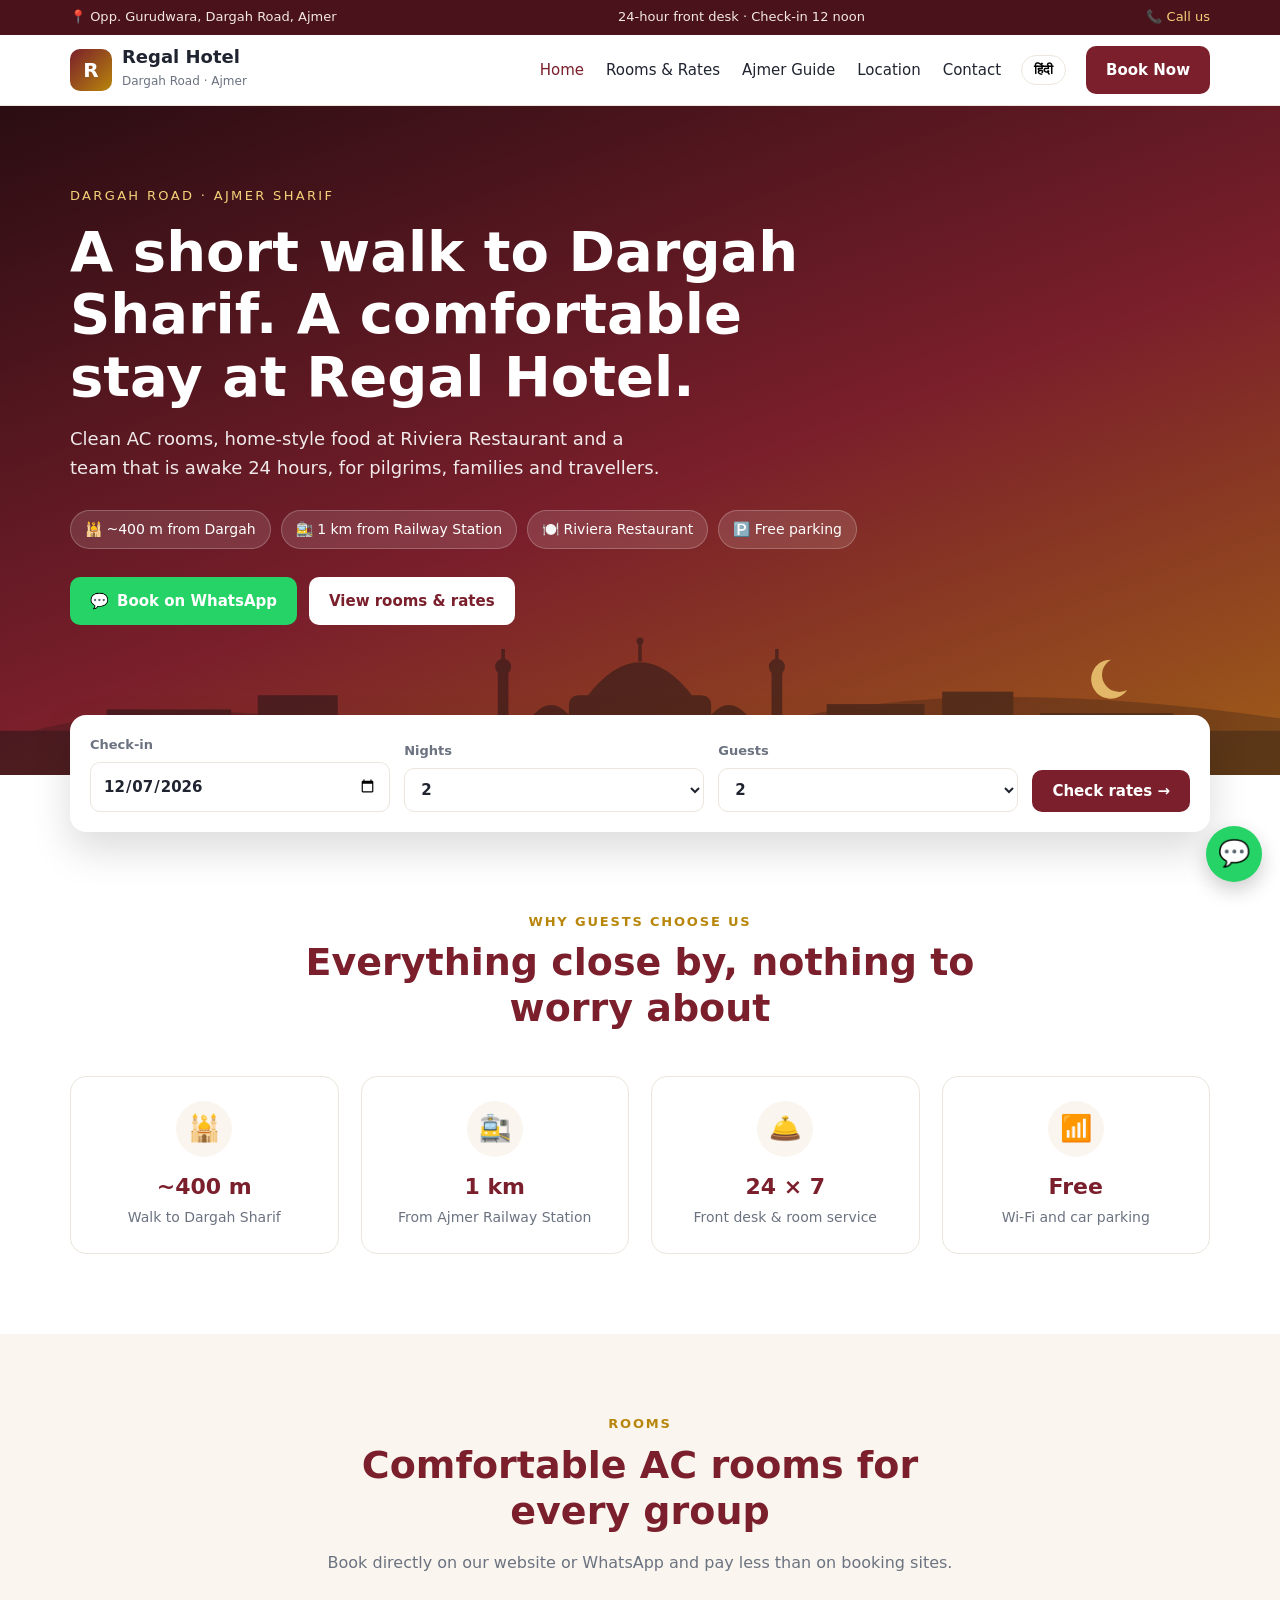
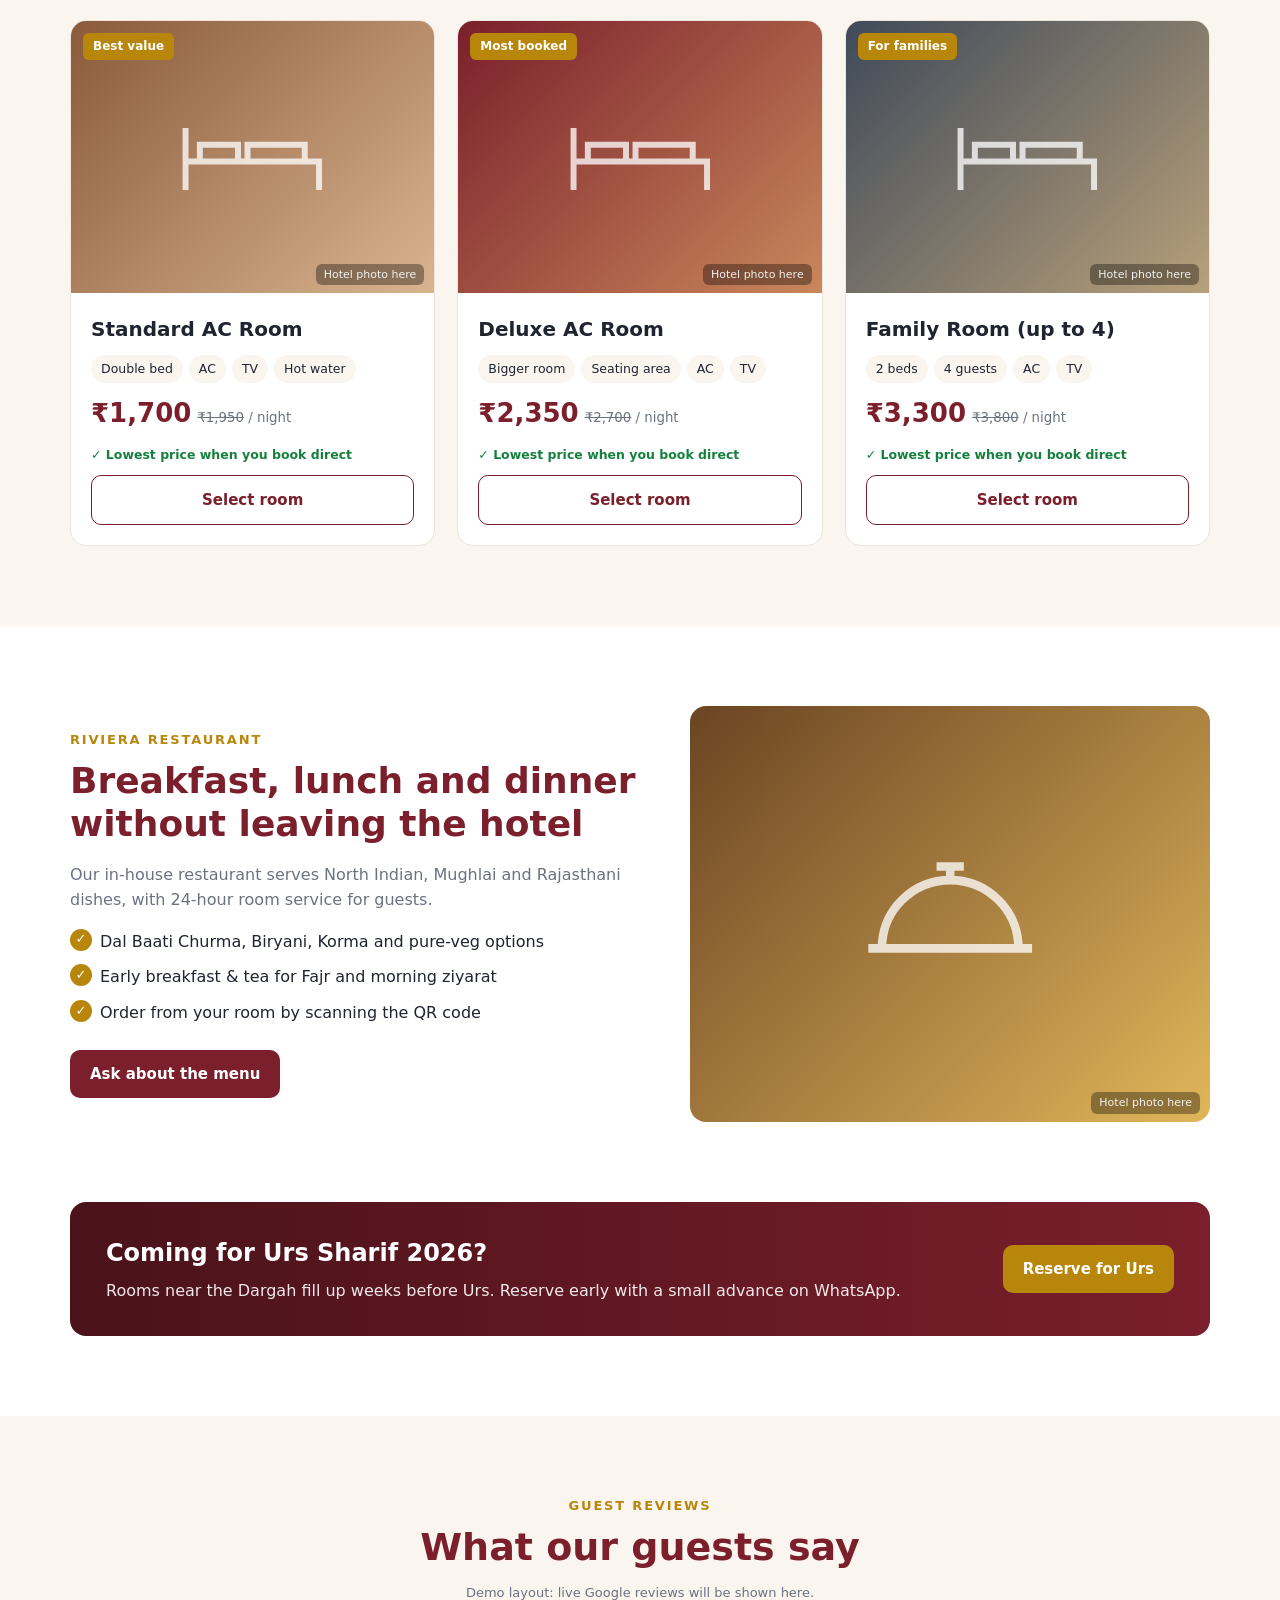
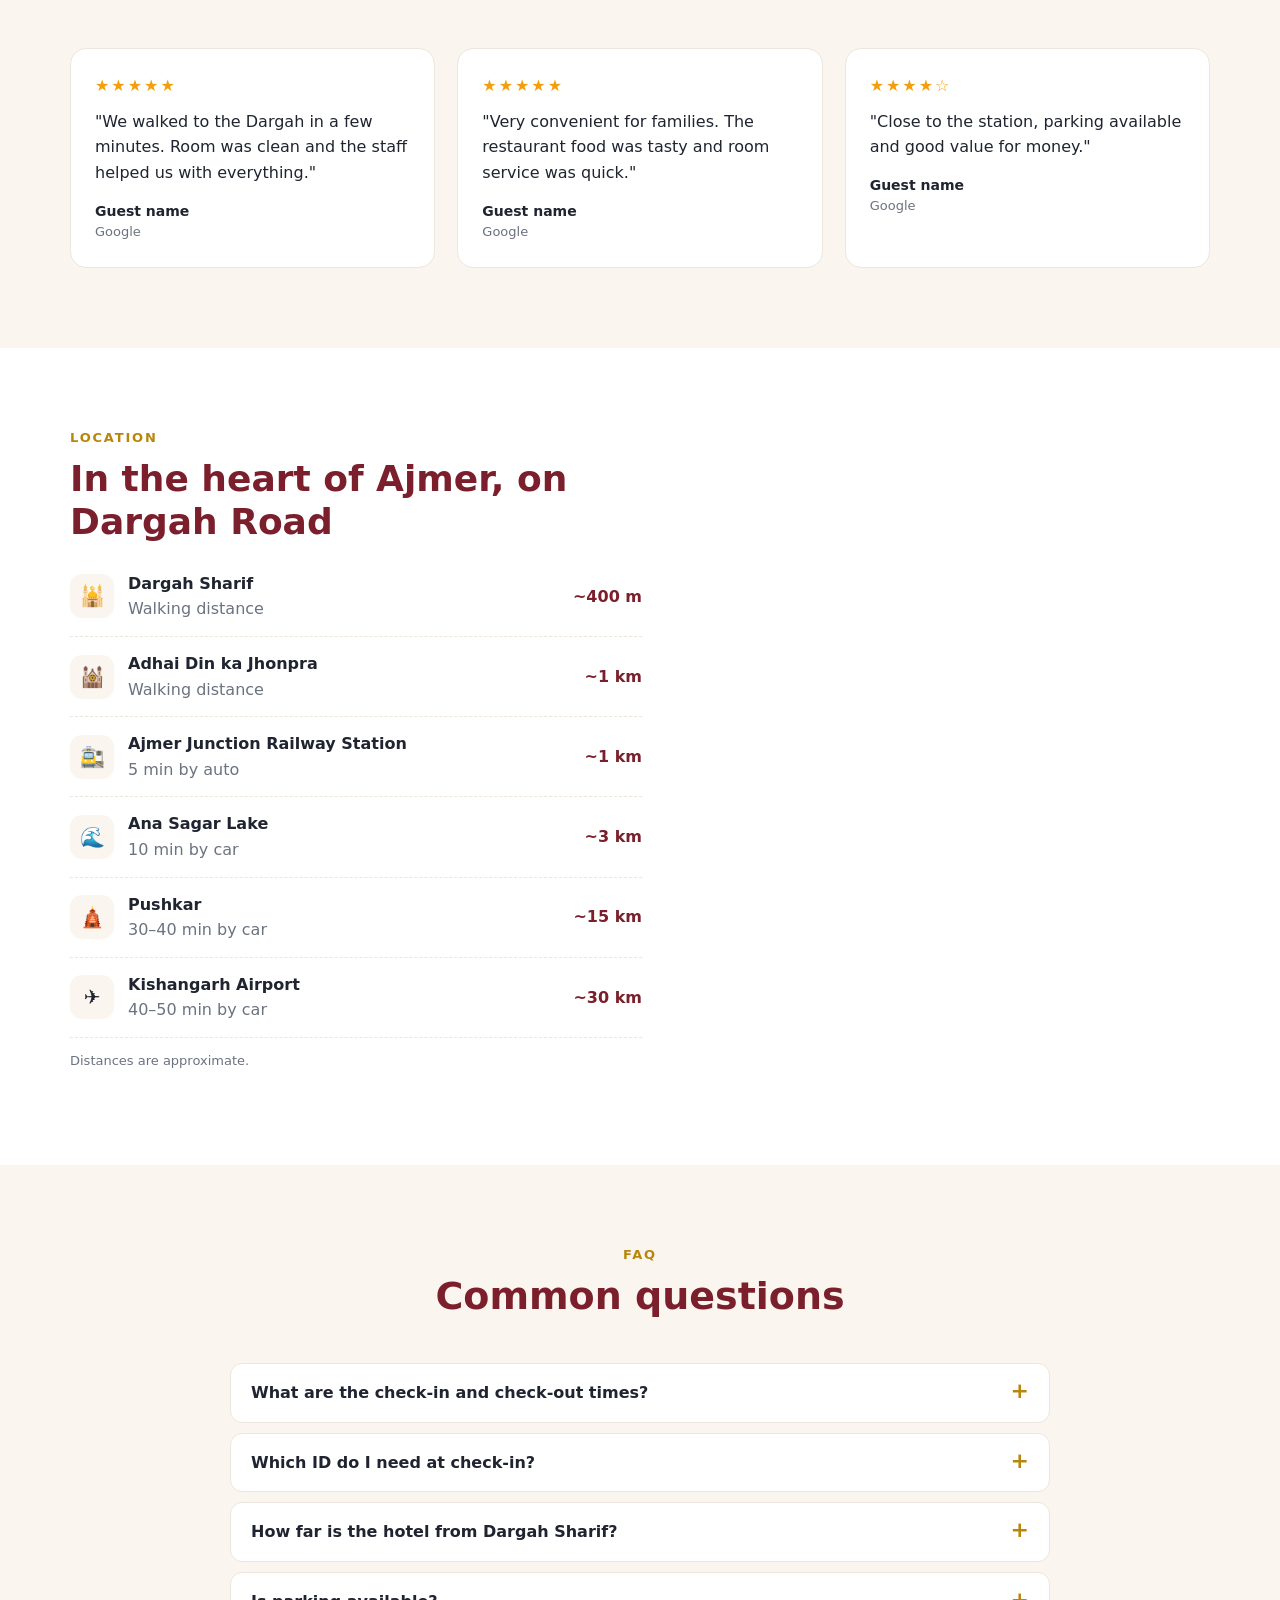
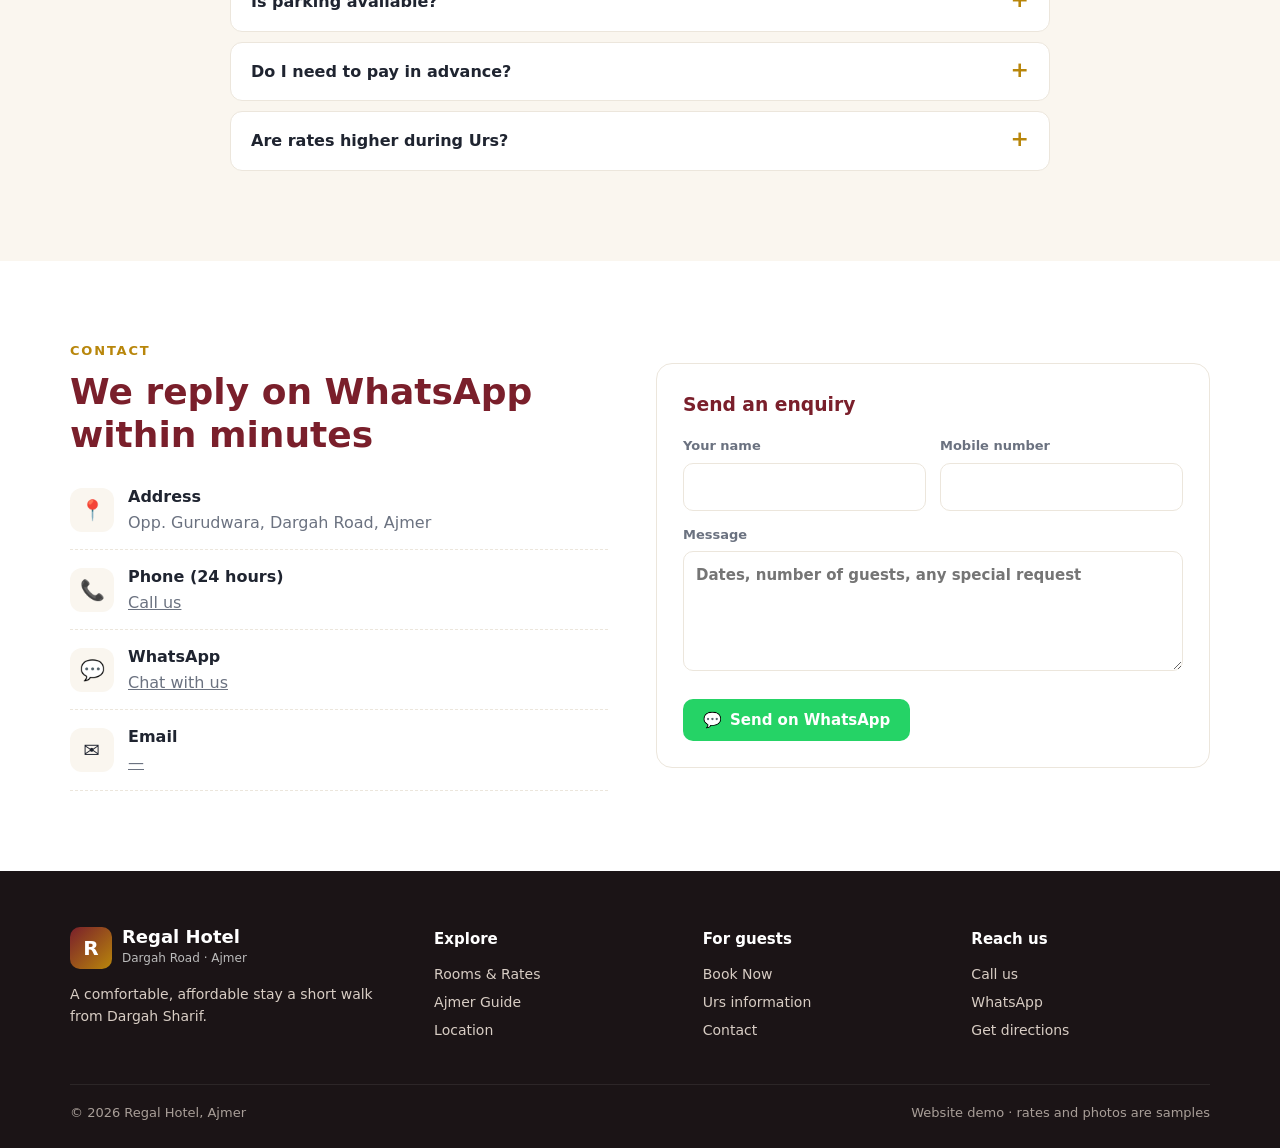
==== website/index.html @ 2ebb8a3a "Add bilingual hotel website demo and website module in proposal" ====
<!DOCTYPE html>
<html lang="en">
<head>
<meta charset="UTF-8" />
<meta name="viewport" content="width=device-width, initial-scale=1.0" />
<title>Regal Hotel Ajmer | Hotel near Dargah Sharif, Dargah Road</title>
<meta name="description" content="Regal Hotel, Dargah Road, Ajmer. AC rooms about 400 m from Dargah Sharif and 1 km from Ajmer Railway Station. Riviera Restaurant, 24-hour front desk, free Wi-Fi and parking. Book direct on WhatsApp for the best rate." />
<meta property="og:title" content="Regal Hotel Ajmer · Near Dargah Sharif" />
<meta property="og:description" content="AC rooms a short walk from Dargah Sharif. Book direct for the best rate." />
<meta property="og:type" content="website" />
<link rel="stylesheet" href="assets/site.css" />
<script type="application/ld+json">
{
  "@context": "https://schema.org",
  "@type": "Hotel",
  "name": "Regal Hotel",
  "description": "Hotel on Dargah Road, Ajmer, about 400 m from Dargah Sharif and 1 km from Ajmer Railway Station.",
  "address": {
    "@type": "PostalAddress",
    "streetAddress": "Opp. Gurudwara, Dargah Road",
    "addressLocality": "Ajmer",
    "addressRegion": "Rajasthan",
    "addressCountry": "IN"
  },
  "checkinTime": "12:00",
  "checkoutTime": "12:00",
  "amenityFeature": [
    { "@type": "LocationFeatureSpecification", "name": "Free Wi-Fi", "value": true },
    { "@type": "LocationFeatureSpecification", "name": "Free parking", "value": true },
    { "@type": "LocationFeatureSpecification", "name": "Restaurant", "value": true },
    { "@type": "LocationFeatureSpecification", "name": "24-hour front desk", "value": true },
    { "@type": "LocationFeatureSpecification", "name": "Room service", "value": true }
  ],
  "priceRange": "₹₹"
}
</script>
</head>
<body>

<div class="topbar">
  <div class="container">
    <span>📍 <span data-i18n="top.addr">Opp. Gurudwara, Dargah Road, Ajmer</span></span>
    <span class="hide-sm" data-i18n="top.desk">24-hour front desk · Check-in 12 noon</span>
    <span>📞 <a href="#" data-phone>Call us</a></span>
  </div>
</div>

<header class="nav">
  <div class="container">
    <a class="logo" href="index.html"><span class="mark">R</span><span><b>Regal Hotel</b><small data-i18n="logo.sub">Dargah Road · Ajmer</small></span></a>
    <nav class="menu" id="menu">
      <a href="index.html" class="active" data-i18n="nav.home">Home</a>
      <a href="rooms.html" data-i18n="nav.rooms">Rooms & Rates</a>
      <a href="ajmer-guide.html" data-i18n="nav.guide">Ajmer Guide</a>
      <a href="#location" data-i18n="nav.location">Location</a>
      <a href="#contact" data-i18n="nav.contact">Contact</a>
    </nav>
    <button class="lang" id="langBtn" aria-label="Change language">हिंदी</button>
    <a class="btn primary hide-xs" href="rooms.html#book" data-i18n="nav.book">Book Now</a>
    <button class="burger" id="burger" aria-label="Menu">☰</button>
  </div>
</header>

<!-- HERO -->
<section class="hero">
  <div class="container">
    <div class="eyebrow" data-i18n="hero.eyebrow">Dargah Road · Ajmer Sharif</div>
    <h1 data-i18n="hero.title">A short walk to Dargah Sharif. A comfortable stay at Regal Hotel.</h1>
    <p class="lead" data-i18n="hero.lead">Clean AC rooms, home-style food at Riviera Restaurant and a team that is awake 24 hours, for pilgrims, families and travellers.</p>
    <div class="chips">
      <span class="chip">🕌 <span data-i18n="chip.dargah">~400 m from Dargah</span></span>
      <span class="chip">🚉 <span data-i18n="chip.station">1 km from Railway Station</span></span>
      <span class="chip">🍽️ <span data-i18n="chip.food">Riviera Restaurant</span></span>
      <span class="chip">🅿️ <span data-i18n="chip.parking">Free parking</span></span>
    </div>
    <div class="actions">
      <a class="btn wa" href="#" data-wa="msg.hello">💬 <span data-i18n="hero.wa">Book on WhatsApp</span></a>
      <a class="btn light" href="rooms.html" data-i18n="hero.rooms">View rooms & rates</a>
    </div>
  </div>
  <svg class="skyline" viewBox="0 0 1440 160" preserveAspectRatio="none" aria-hidden="true">
    <g fill="#1b1416" opacity=".55">
      <rect x="0" y="110" width="1440" height="50"/>
      <rect x="560" y="40" width="12" height="80"/><circle cx="566" cy="38" r="9"/><rect x="564" y="18" width="4" height="14"/>
      <rect x="868" y="40" width="12" height="80"/><circle cx="874" cy="38" r="9"/><rect x="872" y="18" width="4" height="14"/>
      <path d="M640 120 V82 Q640 70 652 70 H788 Q800 70 800 82 V120 Z"/>
      <path d="M660 72 Q720 -6 780 72 Z"/><rect x="718" y="10" width="4" height="22"/><circle cx="720" cy="9" r="4"/>
      <path d="M600 120 V92 Q620 70 640 92 V120 Z"/><path d="M800 120 V92 Q820 70 840 92 V120 Z"/>
      <rect x="120" y="86" width="140" height="34"/><rect x="290" y="70" width="90" height="50"/><rect x="400" y="94" width="120" height="26"/>
      <rect x="930" y="80" width="110" height="40"/><rect x="1060" y="66" width="80" height="54"/><rect x="1170" y="90" width="150" height="30"/>
      <path d="M0 120 Q200 60 420 112 T860 104 T1440 96 V160 H0 Z" opacity=".5"/>
    </g>
    <path d="M1250 30 a22 22 0 1 0 18 34 a18 18 0 1 1 -18 -34 z" fill="#f5d27a" opacity=".9"/>
  </svg>
</section>

<!-- BOOKING BAR -->
<div class="container bookbar">
  <form id="quickBook">
    <label class="f"><span data-i18n="bb.checkin">Check-in</span><input type="date" id="qbIn" required /></label>
    <label class="f"><span data-i18n="bb.nights">Nights</span>
      <select id="qbNights"><option value="1">1</option><option value="2" selected>2</option><option value="3">3</option><option value="4">4</option><option value="5">5</option><option value="7">7</option></select></label>
    <label class="f"><span data-i18n="bb.guests">Guests</span>
      <select id="qbGuests"><option value="1">1</option><option value="2" selected>2</option><option value="3">3</option><option value="4">4</option></select></label>
    <button class="btn primary" type="submit" data-i18n="bb.btn">Check rates →</button>
  </form>
</div>

<!-- FEATURES -->
<section class="block">
  <div class="container">
    <div class="sec-head">
      <div class="eyebrow" data-i18n="why.eyebrow">Why guests choose us</div>
      <h2 data-i18n="why.title">Everything close by, nothing to worry about</h2>
    </div>
    <div class="grid g4">
      <div class="feature"><div class="ic">🕌</div><b>~400 m</b><span data-i18n="why.1">Walk to Dargah Sharif</span></div>
      <div class="feature"><div class="ic">🚉</div><b>1 km</b><span data-i18n="why.2">From Ajmer Railway Station</span></div>
      <div class="feature"><div class="ic">🛎️</div><b>24 × 7</b><span data-i18n="why.3">Front desk & room service</span></div>
      <div class="feature"><div class="ic">📶</div><b data-i18n="why.4b">Free</b><span data-i18n="why.4">Wi-Fi and car parking</span></div>
    </div>
  </div>
</section>

<!-- ROOMS -->
<section class="block cream">
  <div class="container">
    <div class="sec-head">
      <div class="eyebrow" data-i18n="rooms.eyebrow">Rooms</div>
      <h2 data-i18n="rooms.title">Comfortable AC rooms for every group</h2>
      <p class="muted" data-i18n="rooms.sub">Book directly on our website or WhatsApp and pay less than on booking sites.</p>
    </div>
    <div class="grid g3" id="roomCards">
      <article class="room">
        <div class="photo p1"><span class="badge" data-i18n="r.popular">Best value</span><svg viewBox="0 0 64 40" fill="none" stroke="currentColor" stroke-width="2.5"><path d="M4 34V8M60 34V22H4M4 22h56M10 22v-7h16v7M30 22v-7h24v7"/></svg><span class="ph-note" data-i18n="ph">Hotel photo here</span></div>
        <div class="body">
          <h3 data-i18n="r.std">Standard AC Room</h3>
          <div class="amen"><span data-i18n="a.double">Double bed</span><span>AC</span><span>TV</span><span data-i18n="a.hot">Hot water</span></div>
          <div class="price"><b data-rate="standard">₹1,700</b><small><s data-ota="standard">₹1,950</s> / <span data-i18n="night">night</span></small></div>
          <span class="direct-tag" data-i18n="direct">✓ Lowest price when you book direct</span>
          <a class="btn outline" href="rooms.html?room=standard#book" data-i18n="select">Select room</a>
        </div>
      </article>
      <article class="room">
        <div class="photo p2"><span class="badge" data-i18n="r.most">Most booked</span><svg viewBox="0 0 64 40" fill="none" stroke="currentColor" stroke-width="2.5"><path d="M4 34V8M60 34V22H4M4 22h56M10 22v-7h16v7M30 22v-7h24v7"/></svg><span class="ph-note" data-i18n="ph">Hotel photo here</span></div>
        <div class="body">
          <h3 data-i18n="r.dlx">Deluxe AC Room</h3>
          <div class="amen"><span data-i18n="a.big">Bigger room</span><span data-i18n="a.seat">Seating area</span><span>AC</span><span>TV</span></div>
          <div class="price"><b data-rate="deluxe">₹2,350</b><small><s data-ota="deluxe">₹2,700</s> / <span data-i18n="night">night</span></small></div>
          <span class="direct-tag" data-i18n="direct">✓ Lowest price when you book direct</span>
          <a class="btn outline" href="rooms.html?room=deluxe#book" data-i18n="select">Select room</a>
        </div>
      </article>
      <article class="room">
        <div class="photo p3"><span class="badge" data-i18n="r.fam">For families</span><svg viewBox="0 0 64 40" fill="none" stroke="currentColor" stroke-width="2.5"><path d="M4 34V8M60 34V22H4M4 22h56M10 22v-7h16v7M30 22v-7h24v7"/></svg><span class="ph-note" data-i18n="ph">Hotel photo here</span></div>
        <div class="body">
          <h3 data-i18n="r.family">Family Room (up to 4)</h3>
          <div class="amen"><span data-i18n="a.2beds">2 beds</span><span data-i18n="a.4g">4 guests</span><span>AC</span><span>TV</span></div>
          <div class="price"><b data-rate="family">₹3,300</b><small><s data-ota="family">₹3,800</s> / <span data-i18n="night">night</span></small></div>
          <span class="direct-tag" data-i18n="direct">✓ Lowest price when you book direct</span>
          <a class="btn outline" href="rooms.html?room=family#book" data-i18n="select">Select room</a>
        </div>
      </article>
    </div>
  </div>
</section>

<!-- RESTAURANT -->
<section class="block">
  <div class="container split">
    <div>
      <div class="sec-head" style="text-align:left;margin:0"><div class="eyebrow" data-i18n="food.eyebrow">Riviera Restaurant</div></div>
      <h2 data-i18n="food.title">Breakfast, lunch and dinner without leaving the hotel</h2>
      <p class="muted" data-i18n="food.text">Our in-house restaurant serves North Indian, Mughlai and Rajasthani dishes, with 24-hour room service for guests.</p>
      <ul class="ticks">
        <li data-i18n="food.1">Dal Baati Churma, Biryani, Korma and pure-veg options</li>
        <li data-i18n="food.2">Early breakfast & tea for Fajr and morning ziyarat</li>
        <li data-i18n="food.3">Order from your room by scanning the QR code</li>
      </ul>
      <a class="btn primary" href="#" data-wa="msg.food" data-i18n="food.btn">Ask about the menu</a>
    </div>
    <div class="photo p4" style="border-radius:16px;aspect-ratio:5/4"><svg viewBox="0 0 64 40" fill="none" stroke="currentColor" stroke-width="2.5"><path d="M8 30h48M12 30a20 20 0 0 1 40 0M32 10V6M28 6h8"/></svg><span class="ph-note" data-i18n="ph">Hotel photo here</span></div>
  </div>
</section>

<!-- URS BANNER -->
<section class="block" style="padding-top:0">
  <div class="container">
    <div class="banner">
      <div>
        <h3 data-i18n="urs.title">Coming for Urs Sharif 2026?</h3>
        <p data-i18n="urs.text">Rooms near the Dargah fill up weeks before Urs. Reserve early with a small advance on WhatsApp.</p>
      </div>
      <a class="btn gold" href="#" data-wa="msg.urs" data-i18n="urs.btn">Reserve for Urs</a>
    </div>
  </div>
</section>

<!-- REVIEWS -->
<section class="block cream">
  <div class="container">
    <div class="sec-head">
      <div class="eyebrow" data-i18n="rev.eyebrow">Guest reviews</div>
      <h2 data-i18n="rev.title">What our guests say</h2>
      <p class="muted small" data-i18n="rev.note">Demo layout: live Google reviews will be shown here.</p>
    </div>
    <div class="grid g3">
      <div class="review"><div class="stars">★★★★★</div><p data-i18n="rev.1">"We walked to the Dargah in a few minutes. Room was clean and the staff helped us with everything."</p><div class="who">Guest name</div><div class="src">Google</div></div>
      <div class="review"><div class="stars">★★★★★</div><p data-i18n="rev.2">"Very convenient for families. The restaurant food was tasty and room service was quick."</p><div class="who">Guest name</div><div class="src">Google</div></div>
      <div class="review"><div class="stars">★★★★☆</div><p data-i18n="rev.3">"Close to the station, parking available and good value for money."</p><div class="who">Guest name</div><div class="src">Google</div></div>
    </div>
  </div>
</section>

<!-- LOCATION -->
<section class="block" id="location">
  <div class="container split">
    <div>
      <div class="sec-head" style="text-align:left;margin:0"><div class="eyebrow" data-i18n="loc.eyebrow">Location</div></div>
      <h2 data-i18n="loc.title">In the heart of Ajmer, on Dargah Road</h2>
      <div class="dist"><span class="ic">🕌</span><div><b data-i18n="loc.dargah">Dargah Sharif</b><span class="muted" data-i18n="loc.walk">Walking distance</span></div><span class="km">~400 m</span></div>
      <div class="dist"><span class="ic">🕍</span><div><b data-i18n="loc.adhai">Adhai Din ka Jhonpra</b><span class="muted" data-i18n="loc.walk">Walking distance</span></div><span class="km">~1 km</span></div>
      <div class="dist"><span class="ic">🚉</span><div><b data-i18n="loc.station">Ajmer Junction Railway Station</b><span class="muted" data-i18n="loc.auto">5 min by auto</span></div><span class="km">~1 km</span></div>
      <div class="dist"><span class="ic">🌊</span><div><b data-i18n="loc.ana">Ana Sagar Lake</b><span class="muted" data-i18n="loc.car">10 min by car</span></div><span class="km">~3 km</span></div>
      <div class="dist"><span class="ic">🛕</span><div><b data-i18n="loc.pushkar">Pushkar</b><span class="muted" data-i18n="loc.pcar">30–40 min by car</span></div><span class="km">~15 km</span></div>
      <div class="dist"><span class="ic">✈️</span><div><b data-i18n="loc.air">Kishangarh Airport</b><span class="muted" data-i18n="loc.acar">40–50 min by car</span></div><span class="km">~30 km</span></div>
      <p class="muted small" data-i18n="loc.approx">Distances are approximate.</p>
    </div>
    <iframe class="map" id="map" loading="lazy" referrerpolicy="no-referrer-when-downgrade" title="Map: Regal Hotel, Ajmer"></iframe>
  </div>
</section>

<!-- FAQ -->
<section class="block cream">
  <div class="container" style="max-width:820px">
    <div class="sec-head">
      <div class="eyebrow">FAQ</div>
      <h2 data-i18n="faq.title">Common questions</h2>
    </div>
    <details><summary data-i18n="faq.q1">What are the check-in and check-out times?</summary><p data-i18n="faq.a1">Check-in and check-out are at 12 noon. Early check-in or late check-out can be arranged on request, subject to availability.</p></details>
    <details><summary data-i18n="faq.q2">Which ID do I need at check-in?</summary><p data-i18n="faq.a2">Every adult guest needs a valid government photo ID (Aadhaar, Voter ID, Driving Licence or Passport). Foreign guests need a passport and valid visa.</p></details>
    <details><summary data-i18n="faq.q3">How far is the hotel from Dargah Sharif?</summary><p data-i18n="faq.a3">About 400 metres, a short walk along Dargah Road.</p></details>
    <details><summary data-i18n="faq.q4">Is parking available?</summary><p data-i18n="faq.a4">Yes, free on-site parking is available for guests.</p></details>
    <details><summary data-i18n="faq.q5">Do I need to pay in advance?</summary><p data-i18n="faq.a5">A small advance confirms your room, especially during Urs, Pushkar Mela and weekends. The balance is paid at check-in.</p></details>
    <details><summary data-i18n="faq.q6">Are rates higher during Urs?</summary><p data-i18n="faq.a6">Yes, demand is very high during Urs and Pushkar Mela. Message us on WhatsApp for the exact rate for your dates.</p></details>
  </div>
</section>

<!-- CONTACT -->
<section class="block" id="contact">
  <div class="container split">
    <div>
      <div class="sec-head" style="text-align:left;margin:0"><div class="eyebrow" data-i18n="ct.eyebrow">Contact</div></div>
      <h2 data-i18n="ct.title">We reply on WhatsApp within minutes</h2>
      <div class="dist"><span class="ic">📍</span><div><b data-i18n="ct.addr">Address</b><span class="muted" data-i18n="top.addr">Opp. Gurudwara, Dargah Road, Ajmer</span></div></div>
      <div class="dist"><span class="ic">📞</span><div><b data-i18n="ct.phone">Phone (24 hours)</b><a href="#" data-phone class="muted">Call us</a></div></div>
      <div class="dist"><span class="ic">💬</span><div><b>WhatsApp</b><a href="#" data-wa="msg.hello" class="muted" data-i18n="ct.chat">Chat with us</a></div></div>
      <div class="dist"><span class="ic">✉️</span><div><b>Email</b><a href="#" data-email class="muted">—</a></div></div>
    </div>
    <form class="card" id="enquiry">
      <h3 data-i18n="ct.form">Send an enquiry</h3>
      <div class="form-grid">
        <label class="f"><span data-i18n="f.name">Your name</span><input id="eqName" required maxlength="60" /></label>
        <label class="f"><span data-i18n="f.phone">Mobile number</span><input id="eqPhone" type="tel" inputmode="numeric" required maxlength="13" /></label>
        <label class="f full"><span data-i18n="f.msg">Message</span><textarea id="eqMsg" rows="4" maxlength="500" data-i18n-ph="f.msgph" placeholder="Dates, number of guests, any special request"></textarea></label>
      </div>
      <p class="err" id="eqErr"></p>
      <button class="btn wa" type="submit">💬 <span data-i18n="f.send">Send on WhatsApp</span></button>
    </form>
  </div>
</section>

<footer>
  <div class="container">
    <div class="cols">
      <div>
        <a class="logo" href="index.html" style="color:#fff"><span class="mark">R</span><span><b>Regal Hotel</b><small style="color:#bbb" data-i18n="logo.sub">Dargah Road · Ajmer</small></span></a>
        <p style="margin-top:14px" data-i18n="ft.about">A comfortable, affordable stay a short walk from Dargah Sharif.</p>
      </div>
      <div><h4 data-i18n="ft.explore">Explore</h4><a href="rooms.html" data-i18n="nav.rooms">Rooms & Rates</a><a href="ajmer-guide.html" data-i18n="nav.guide">Ajmer Guide</a><a href="#location" data-i18n="nav.location">Location</a></div>
      <div><h4 data-i18n="ft.guests">For guests</h4><a href="rooms.html#book" data-i18n="nav.book">Book Now</a><a href="ajmer-guide.html#urs" data-i18n="ft.urs">Urs information</a><a href="#contact" data-i18n="nav.contact">Contact</a></div>
      <div><h4 data-i18n="ft.reach">Reach us</h4><a href="#" data-phone>Call us</a><a href="#" data-wa="msg.hello">WhatsApp</a><a href="#" data-maps data-i18n="ft.dir">Get directions</a></div>
    </div>
    <div class="bottom"><span>© <span data-year></span> Regal Hotel, Ajmer</span><span data-i18n="ft.demo">Website demo · rates and photos are samples</span></div>
  </div>
</footer>

<div class="float"><a class="w" href="#" data-wa="msg.hello" aria-label="WhatsApp">💬</a><a class="c" href="#" data-call aria-label="Call">📞</a></div>

<script src="assets/config.js"></script>
<script src="assets/site.js"></script>
</body>
</html>
---- website/assets/site.css ----
:root {
  --brand: #7a1f2b;
  --brand-dark: #4a121a;
  --gold: #b8860b;
  --gold-soft: #f5d27a;
  --ink: #1f2430;
  --muted: #6b7280;
  --line: #ece6dc;
  --cream: #faf6ef;
  --wa: #25d366;
  --radius: 16px;
}
* { box-sizing: border-box; }
html { scroll-behavior: smooth; }
body { margin: 0; font-family: "Segoe UI", "Noto Sans", "Noto Sans Devanagari", system-ui, Roboto, sans-serif; color: var(--ink); background: #fff; line-height: 1.6; font-size: 16px; }
img, svg { max-width: 100%; display: block; }
a { color: var(--brand); }
.container { width: min(1140px, 92%); margin: 0 auto; }
.muted { color: var(--muted); }
.center { text-align: center; }
.small { font-size: 13px; }

/* Header */
.topbar { background: var(--brand-dark); color: #f3e9e0; font-size: 13px; }
.topbar .container { display: flex; justify-content: space-between; gap: 12px; padding: 7px 0; flex-wrap: wrap; }
.topbar a { color: var(--gold-soft); text-decoration: none; }
header.nav { position: sticky; top: 0; z-index: 40; background: rgba(255,255,255,.97); backdrop-filter: blur(6px); border-bottom: 1px solid var(--line); }
header.nav .container { display: flex; align-items: center; gap: 20px; height: 70px; }
.logo { display: flex; align-items: center; gap: 10px; text-decoration: none; color: var(--ink); }
.logo .mark { width: 42px; height: 42px; border-radius: 10px; background: linear-gradient(135deg, var(--brand), var(--gold)); color: #fff; display: grid; place-items: center; font-weight: 800; font-size: 20px; }
.logo b { display: block; font-size: 18px; line-height: 1.1; }
.logo small { color: var(--muted); font-size: 12px; }
.menu { display: flex; gap: 22px; margin-left: auto; }
.menu a { text-decoration: none; color: var(--ink); font-weight: 500; font-size: 15px; }
.menu a:hover, .menu a.active { color: var(--brand); }
.lang { border: 1px solid var(--line); background: #fff; border-radius: 99px; padding: 6px 12px; cursor: pointer; font-weight: 600; font-size: 13px; }
.btn { display: inline-flex; align-items: center; justify-content: center; gap: 8px; border: 0; border-radius: 10px; padding: 12px 20px; font-weight: 600; font-size: 15px; cursor: pointer; text-decoration: none; transition: filter .15s, transform .15s; font-family: inherit; }
.btn:hover { filter: brightness(1.08); transform: translateY(-1px); }
.btn.primary { background: var(--brand); color: #fff; }
.btn.gold { background: var(--gold); color: #fff; }
.btn.wa { background: var(--wa); color: #fff; }
.btn.outline { background: transparent; border: 1.5px solid currentColor; }
.btn.light { background: #fff; color: var(--brand); }
.burger { display: none; background: none; border: 0; font-size: 26px; cursor: pointer; }

/* Hero */
.hero { position: relative; background: linear-gradient(160deg, #2a0d12 0%, #7a1f2b 55%, #b8860b 130%); color: #fff; overflow: hidden; }
.hero .container { position: relative; z-index: 2; padding: 80px 0 150px; }
.hero .eyebrow { letter-spacing: .18em; font-size: 13px; color: var(--gold-soft); text-transform: uppercase; }
.hero h1 { font-size: clamp(32px, 5vw, 56px); line-height: 1.12; margin: 14px 0 16px; max-width: 760px; }
.hero p.lead { font-size: 18px; opacity: .9; max-width: 600px; margin: 0 0 28px; }
.hero .chips { display: flex; gap: 10px; flex-wrap: wrap; margin-bottom: 28px; }
.chip { background: rgba(255,255,255,.12); border: 1px solid rgba(255,255,255,.22); padding: 7px 14px; border-radius: 99px; font-size: 14px; }
.skyline { position: absolute; bottom: 0; left: 0; right: 0; z-index: 1; opacity: .9; }
.hero .actions { display: flex; gap: 12px; flex-wrap: wrap; }

/* Booking bar */
.bookbar { position: relative; z-index: 5; margin-top: -60px; }
.bookbar form { background: #fff; border-radius: var(--radius); box-shadow: 0 18px 40px rgba(0,0,0,.14); padding: 20px; display: grid; grid-template-columns: repeat(3, 1fr) auto; gap: 14px; align-items: end; }
label.f { display: flex; flex-direction: column; gap: 6px; font-size: 13px; font-weight: 600; color: var(--muted); }
label.f input, label.f select, label.f textarea { font: inherit; font-size: 15px; color: var(--ink); padding: 11px 12px; border: 1.5px solid var(--line); border-radius: 10px; background: #fff; }
label.f input:focus, label.f select:focus, label.f textarea:focus { outline: none; border-color: var(--gold); }

/* Sections */
section.block { padding: 80px 0; }
section.block.cream { background: var(--cream); }
.sec-head { text-align: center; max-width: 680px; margin: 0 auto 44px; }
.sec-head .eyebrow { color: var(--gold); font-weight: 700; letter-spacing: .14em; font-size: 13px; text-transform: uppercase; }
.sec-head h2 { font-size: clamp(26px, 3.5vw, 38px); margin: 8px 0 10px; color: var(--brand); line-height: 1.2; }
.grid { display: grid; gap: 22px; }
.g3 { grid-template-columns: repeat(3, 1fr); }
.g4 { grid-template-columns: repeat(4, 1fr); }
.g2 { grid-template-columns: 1fr 1fr; }

.feature { background: #fff; border: 1px solid var(--line); border-radius: var(--radius); padding: 24px; text-align: center; }
.feature .ic { width: 56px; height: 56px; border-radius: 50%; margin: 0 auto 12px; display: grid; place-items: center; font-size: 26px; background: var(--cream); }
.feature b { display: block; font-size: 22px; color: var(--brand); }
.feature span { color: var(--muted); font-size: 14px; }

/* Room cards */
.room { background: #fff; border: 1px solid var(--line); border-radius: var(--radius); overflow: hidden; display: flex; flex-direction: column; transition: box-shadow .2s, transform .2s; }
.room:hover { box-shadow: 0 14px 30px rgba(0,0,0,.08); transform: translateY(-3px); }
.photo { aspect-ratio: 4/3; position: relative; display: grid; place-items: center; color: rgba(255,255,255,.9); }
.photo.p1 { background: linear-gradient(135deg, #8a5a3b, #d9b48f); }
.photo.p2 { background: linear-gradient(135deg, #7a1f2b, #c9875b); }
.photo.p3 { background: linear-gradient(135deg, #3f4a5a, #b8a07a); }
.photo.p4 { background: linear-gradient(135deg, #6b4423, #e0b65a); }
.photo svg { width: 42%; opacity: .85; }
.photo .ph-note { position: absolute; bottom: 8px; right: 10px; font-size: 11px; background: rgba(0,0,0,.35); padding: 2px 8px; border-radius: 6px; }
.photo .badge { position: absolute; top: 12px; left: 12px; background: var(--gold); color: #fff; font-size: 12px; font-weight: 700; padding: 4px 10px; border-radius: 6px; }
.room .body { padding: 20px; display: flex; flex-direction: column; gap: 10px; flex: 1; }
.room h3 { margin: 0; font-size: 20px; }
.amen { display: flex; flex-wrap: wrap; gap: 6px; }
.amen span { background: var(--cream); font-size: 12.5px; padding: 4px 10px; border-radius: 99px; }
.price { display: flex; align-items: baseline; gap: 6px; margin-top: auto; }
.price b { font-size: 26px; color: var(--brand); }
.price small { color: var(--muted); }
.direct-tag { font-size: 12.5px; color: #15803d; font-weight: 600; }

/* Split */
.split { display: grid; grid-template-columns: 1.1fr 1fr; gap: 48px; align-items: center; }
.split h2 { color: var(--brand); font-size: clamp(26px, 3.4vw, 36px); margin: 8px 0 14px; line-height: 1.2; }
.ticks { list-style: none; padding: 0; margin: 16px 0 24px; }
.ticks li { padding-left: 30px; position: relative; margin-bottom: 10px; }
.ticks li::before { content: "✓"; position: absolute; left: 0; top: 0; width: 22px; height: 22px; border-radius: 50%; background: var(--gold); color: #fff; font-size: 13px; display: grid; place-items: center; font-weight: 700; }

/* Urs banner */
.banner { background: linear-gradient(90deg, var(--brand-dark), var(--brand)); color: #fff; border-radius: var(--radius); padding: 32px 36px; display: flex; justify-content: space-between; align-items: center; gap: 24px; flex-wrap: wrap; }
.banner h3 { margin: 0 0 6px; font-size: 24px; }
.banner p { margin: 0; opacity: .9; }

/* Reviews */
.review { background: #fff; border: 1px solid var(--line); border-radius: var(--radius); padding: 24px; }
.stars { color: #f59e0b; letter-spacing: 2px; }
.review p { margin: 10px 0 14px; }
.review .who { font-weight: 600; font-size: 14px; }
.review .src { color: var(--muted); font-size: 13px; }

/* Distances */
.dist { display: flex; gap: 14px; align-items: center; padding: 14px 0; border-bottom: 1px dashed var(--line); }
.dist .ic { width: 44px; height: 44px; border-radius: 12px; background: var(--cream); display: grid; place-items: center; font-size: 20px; flex-shrink: 0; }
.dist b { display: block; }
.dist .km { margin-left: auto; font-weight: 700; color: var(--brand); white-space: nowrap; }
.map { border: 0; width: 100%; height: 100%; min-height: 380px; border-radius: var(--radius); }

/* FAQ */
details { background: #fff; border: 1px solid var(--line); border-radius: 12px; padding: 16px 20px; margin-bottom: 10px; }
summary { font-weight: 600; cursor: pointer; list-style: none; display: flex; justify-content: space-between; gap: 10px; }
summary::after { content: "+"; color: var(--gold); font-size: 22px; line-height: 1; }
details[open] summary::after { content: "−"; }
details p { margin: 10px 0 0; color: var(--muted); }

/* Page hero (inner pages) */
.page-hero { background: linear-gradient(135deg, #2a0d12, #7a1f2b); color: #fff; padding: 60px 0 50px; }
.page-hero h1 { margin: 6px 0 8px; font-size: clamp(28px, 4vw, 44px); }
.page-hero p { margin: 0; opacity: .9; max-width: 640px; }
.crumb { font-size: 13px; color: var(--gold-soft); }
.crumb a { color: var(--gold-soft); text-decoration: none; }

/* Booking form */
.booking { display: grid; grid-template-columns: 1.3fr 1fr; gap: 28px; align-items: start; }
.card { background: #fff; border: 1px solid var(--line); border-radius: var(--radius); padding: 26px; }
.card h3 { margin: 0 0 16px; color: var(--brand); }
.form-grid { display: grid; grid-template-columns: 1fr 1fr; gap: 14px; }
.form-grid .full { grid-column: 1 / -1; }
.summary-row { display: flex; justify-content: space-between; padding: 9px 0; border-bottom: 1px dashed var(--line); font-size: 15px; }
.summary-row.total { border: 0; font-size: 20px; font-weight: 700; color: var(--brand); padding-top: 14px; }
.note { background: #fff7e0; border-left: 4px solid var(--gold); padding: 10px 14px; border-radius: 8px; font-size: 14px; margin: 14px 0; }
.err { color: #b91c1c; font-size: 14px; min-height: 20px; margin: 8px 0 0; }
.sticky { position: sticky; top: 90px; }

/* Guide */
.place { background: #fff; border: 1px solid var(--line); border-radius: var(--radius); overflow: hidden; }
.place .photo { aspect-ratio: 16/9; }
.place .body { padding: 20px; }
.place h3 { margin: 0 0 6px; }
.place .meta { display: flex; gap: 14px; font-size: 13px; color: var(--muted); margin-bottom: 8px; flex-wrap: wrap; }
.tips { columns: 2; column-gap: 40px; }
.tips li { break-inside: avoid; margin-bottom: 10px; }

/* Footer */
footer { background: #1b1416; color: #d8cdc4; padding: 56px 0 24px; font-size: 14px; }
footer .cols { display: grid; grid-template-columns: 1.4fr 1fr 1fr 1fr; gap: 30px; }
footer h4 { color: #fff; margin: 0 0 12px; font-size: 15px; }
footer a { color: #d8cdc4; text-decoration: none; display: block; margin-bottom: 6px; }
footer a:hover { color: var(--gold-soft); }
footer .bottom { border-top: 1px solid rgba(255,255,255,.1); margin-top: 36px; padding-top: 18px; display: flex; justify-content: space-between; flex-wrap: wrap; gap: 10px; font-size: 13px; opacity: .75; }

/* Floating buttons */
.float { position: fixed; right: 18px; bottom: 18px; z-index: 50; display: flex; flex-direction: column; gap: 10px; }
.float a { width: 56px; height: 56px; border-radius: 50%; display: grid; place-items: center; color: #fff; text-decoration: none; font-size: 26px; box-shadow: 0 8px 20px rgba(0,0,0,.2); }
.float .w { background: var(--wa); }
.float .c { background: var(--brand); display: none; }
.demo-ribbon { position: fixed; left: 12px; bottom: 12px; z-index: 50; background: #1b1416; color: var(--gold-soft); font-size: 11px; padding: 5px 10px; border-radius: 6px; letter-spacing: .06em; opacity: .85; }

/* Responsive */
@media (max-width: 980px) {
  .g3, .g4 { grid-template-columns: 1fr 1fr; }
  .split, .booking, .g2 { grid-template-columns: 1fr; }
  footer .cols { grid-template-columns: 1fr 1fr; }
  .bookbar form { grid-template-columns: 1fr 1fr; }
  .sticky { position: static; }
}
@media (max-width: 760px) {
  .menu { display: none; position: absolute; top: 70px; left: 0; right: 0; background: #fff; flex-direction: column; padding: 16px 4%; gap: 14px; border-bottom: 1px solid var(--line); }
  .menu.open { display: flex; }
  .burger { display: block; }
  header.nav .container { gap: 10px; }
  .lang { margin-left: auto; }
  .g3, .g4 { grid-template-columns: 1fr; }
  .bookbar form { grid-template-columns: 1fr; }
  .form-grid { grid-template-columns: 1fr; }
  .tips { columns: 1; }
  .hero .container { padding: 56px 0 120px; }
  section.block { padding: 56px 0; }
  .float .c { display: grid; }
  .topbar .hide-sm { display: none; }
  .hide-xs { display: none; }
}
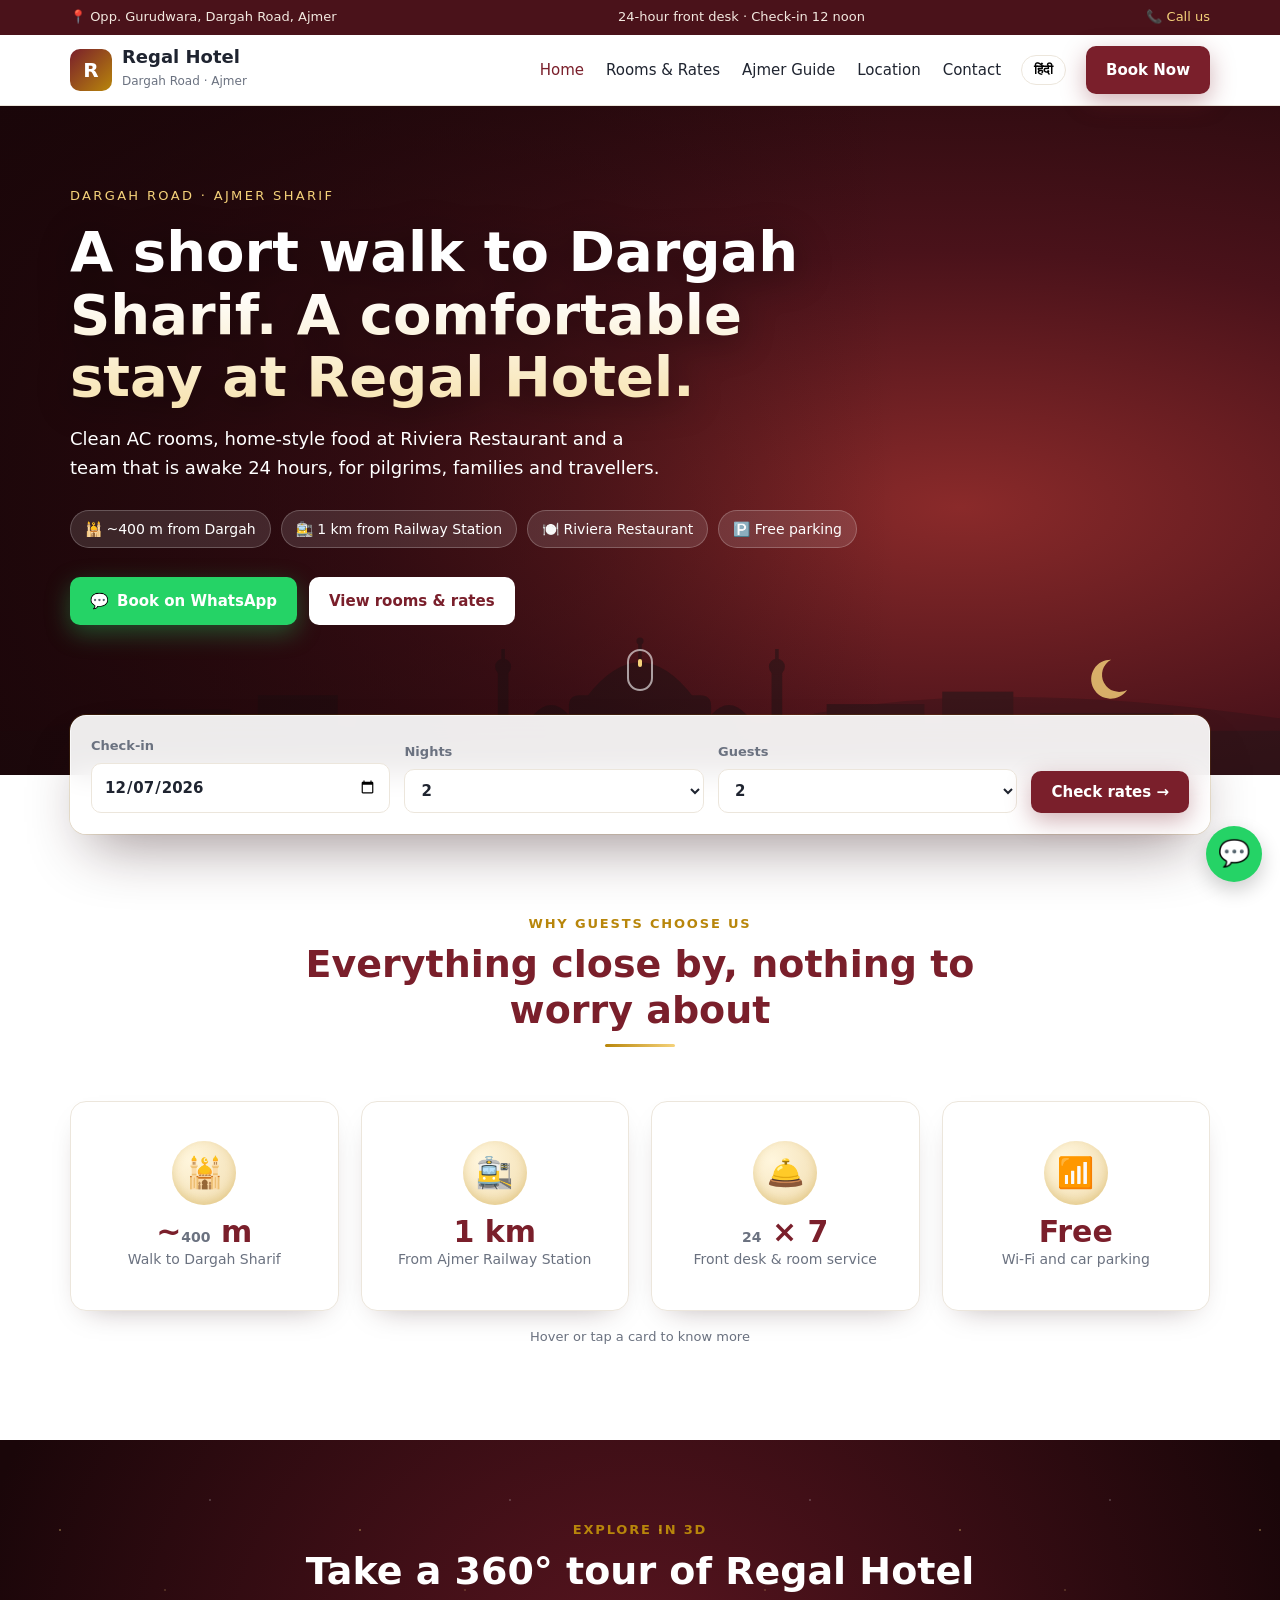
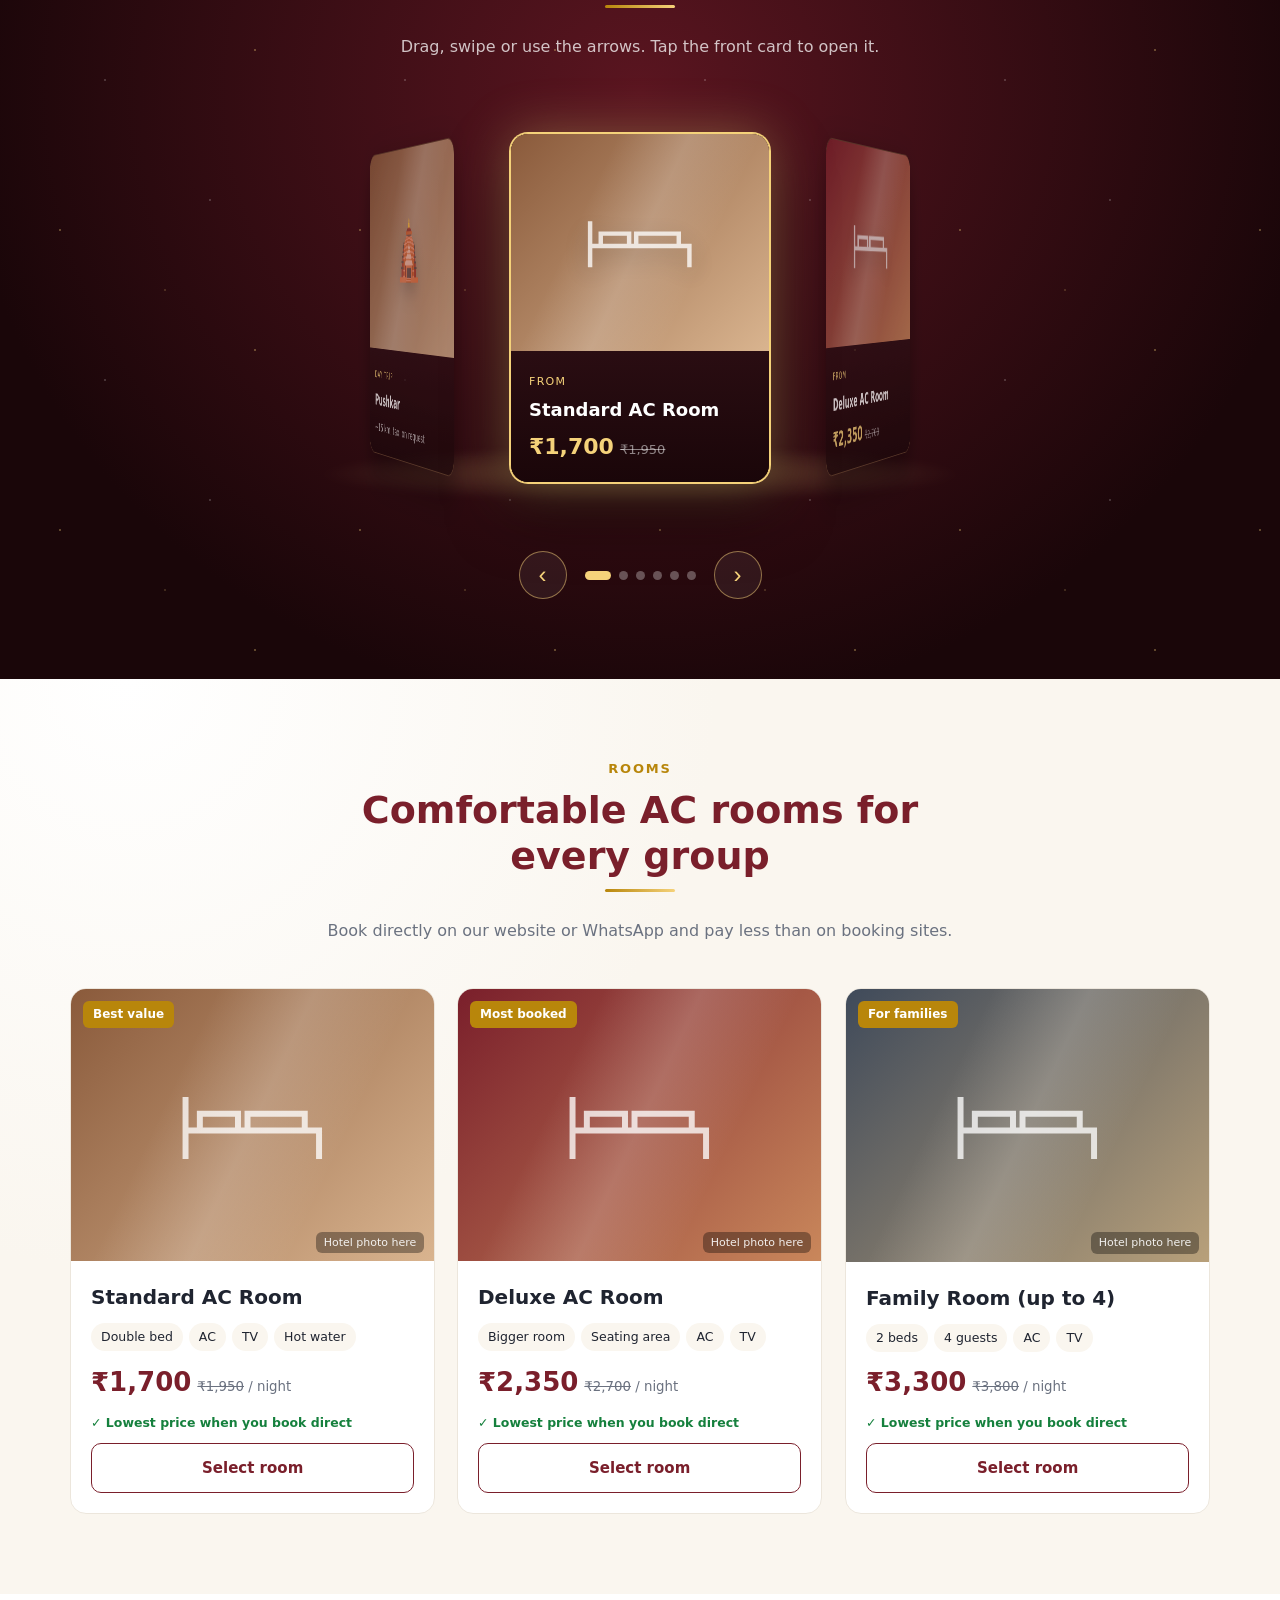
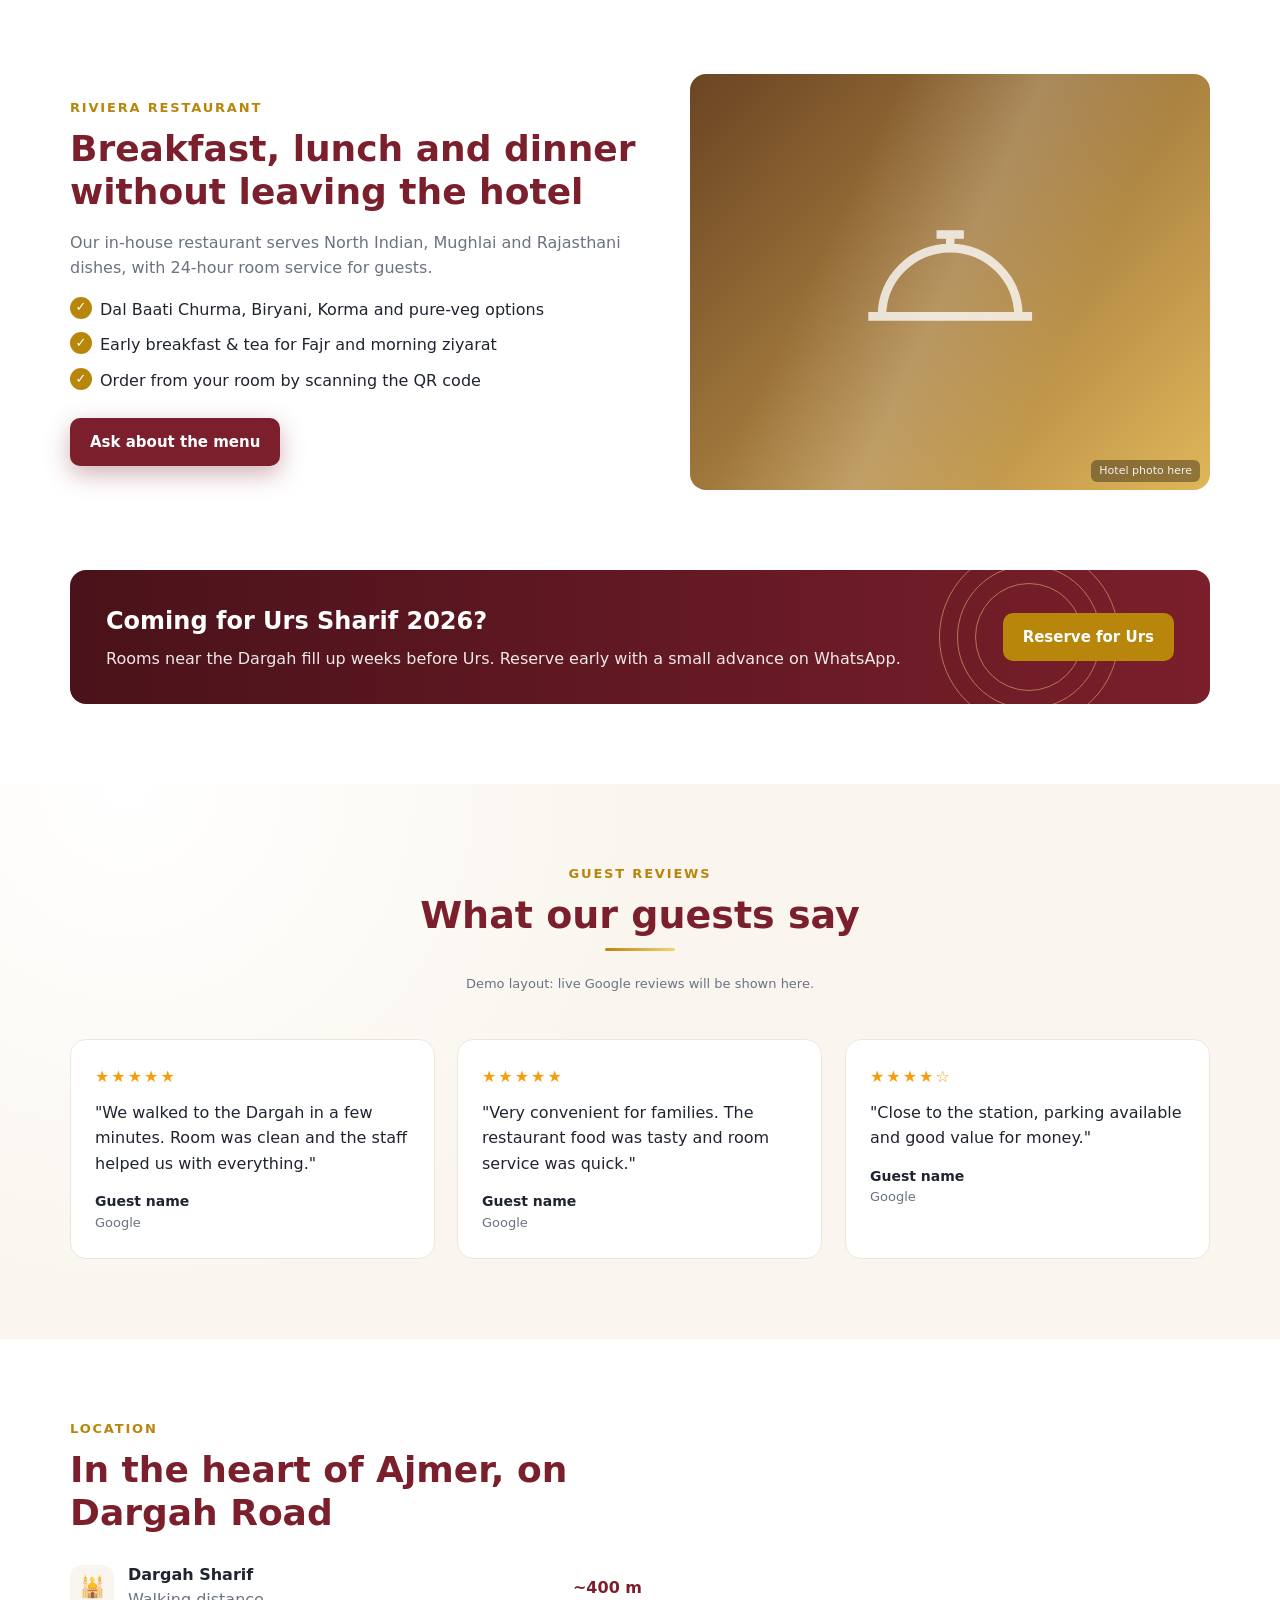
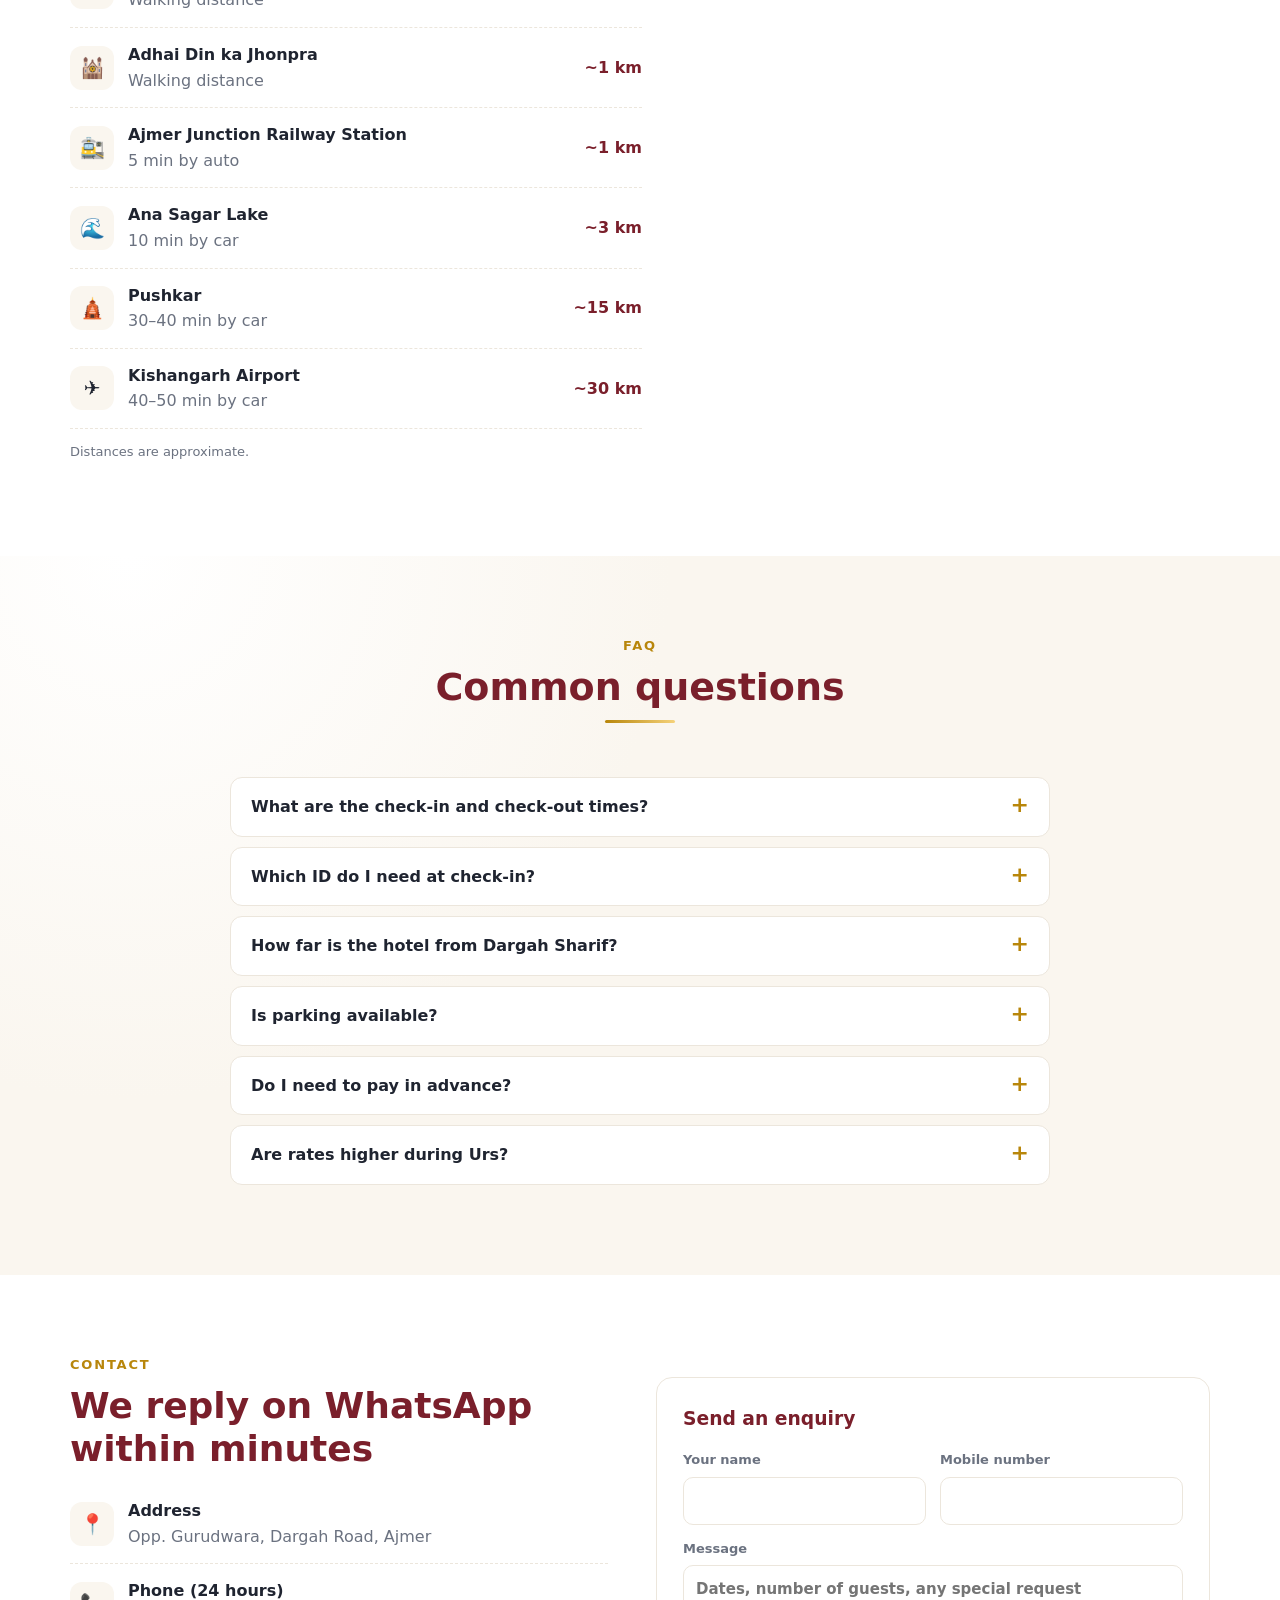
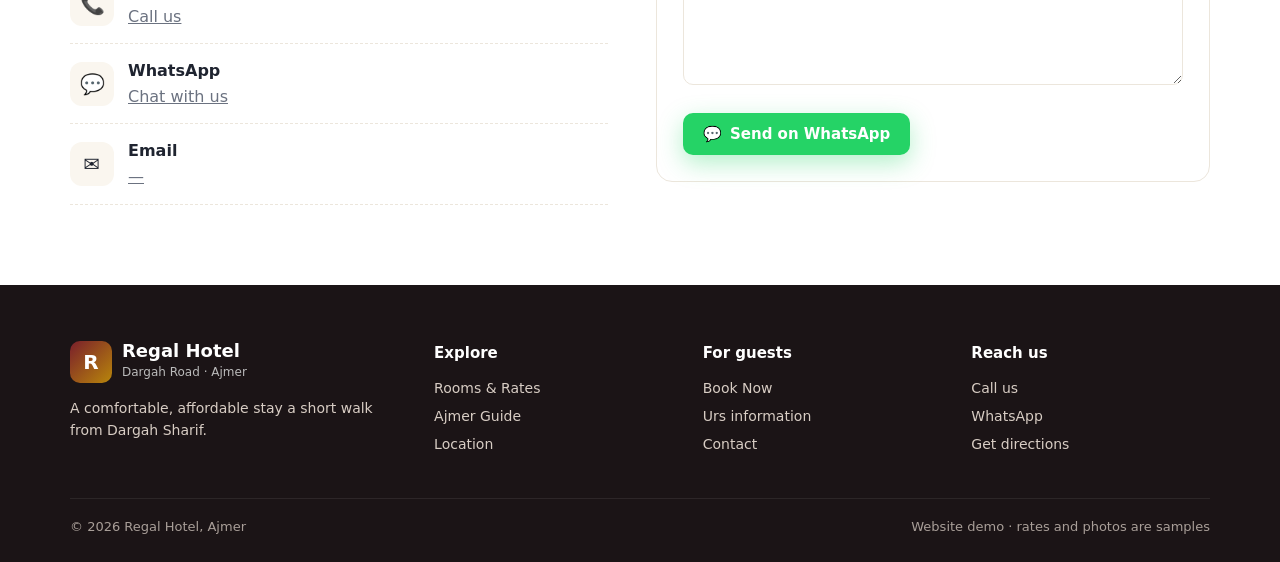
==== commit 4980b5d7: "Website: add 3D hero scene, 360 carousel, flip cards, tilt and scroll animations" ====
--- a/website/index.html
+++ b/website/index.html
@@ -9,6 +9,7 @@
 <meta property="og:description" content="AC rooms a short walk from Dargah Sharif. Book direct for the best rate." />
 <meta property="og:type" content="website" />
 <link rel="stylesheet" href="assets/site.css" />
+<link rel="stylesheet" href="assets/fx.css" />
 <script type="application/ld+json">
 {
   "@context": "https://schema.org",
@@ -63,6 +64,7 @@
 
 <!-- HERO -->
 <section class="hero">
+  <canvas class="scene" data-scene="full" aria-hidden="true"></canvas>
   <div class="container">
     <div class="eyebrow" data-i18n="hero.eyebrow">Dargah Road · Ajmer Sharif</div>
     <h1 data-i18n="hero.title">A short walk to Dargah Sharif. A comfortable stay at Regal Hotel.</h1>
@@ -78,6 +80,7 @@
       <a class="btn light" href="rooms.html" data-i18n="hero.rooms">View rooms & rates</a>
     </div>
   </div>
+  <div class="scroll-cue" aria-hidden="true"></div>
   <svg class="skyline" viewBox="0 0 1440 160" preserveAspectRatio="none" aria-hidden="true">
     <g fill="#1b1416" opacity=".55">
       <rect x="0" y="110" width="1440" height="50"/>
@@ -114,11 +117,43 @@
       <h2 data-i18n="why.title">Everything close by, nothing to worry about</h2>
     </div>
     <div class="grid g4">
-      <div class="feature"><div class="ic">🕌</div><b>~400 m</b><span data-i18n="why.1">Walk to Dargah Sharif</span></div>
-      <div class="feature"><div class="ic">🚉</div><b>1 km</b><span data-i18n="why.2">From Ajmer Railway Station</span></div>
-      <div class="feature"><div class="ic">🛎️</div><b>24 × 7</b><span data-i18n="why.3">Front desk & room service</span></div>
-      <div class="feature"><div class="ic">📶</div><b data-i18n="why.4b">Free</b><span data-i18n="why.4">Wi-Fi and car parking</span></div>
-    </div>
+      <div class="flip" tabindex="0"><div class="flip-in">
+        <div class="face front"><div class="ic">🕌</div><b>~<span data-count="400">400</span> m</b><span data-i18n="why.1">Walk to Dargah Sharif</span></div>
+        <div class="face back"><p data-i18n="why.1bk">Walk for Fajr, Jumma and every ziyarat. No taxi needed.</p></div></div></div>
+      <div class="flip" tabindex="0"><div class="flip-in">
+        <div class="face front"><div class="ic">🚉</div><b>1 km</b><span data-i18n="why.2">From Ajmer Railway Station</span></div>
+        <div class="face back"><p data-i18n="why.2bk">5 minutes by auto. We can arrange a station pickup.</p></div></div></div>
+      <div class="flip" tabindex="0"><div class="flip-in">
+        <div class="face front"><div class="ic">🛎️</div><b><span data-count="24">24</span> × 7</b><span data-i18n="why.3">Front desk & room service</span></div>
+        <div class="face back"><p data-i18n="why.3bk">Late-night arrival or early train? Someone is always at the desk.</p></div></div></div>
+      <div class="flip" tabindex="0"><div class="flip-in">
+        <div class="face front"><div class="ic">📶</div><b data-i18n="why.4b">Free</b><span data-i18n="why.4">Wi-Fi and car parking</span></div>
+        <div class="face back"><p data-i18n="why.4bk">Free Wi-Fi in rooms and safe on-site parking for your car.</p></div></div></div>
+    </div>
+    <p class="flip-hint" data-i18n="flip.hint">Hover or tap a card to know more</p>
+  </div>
+</section>
+
+<!-- 3D TOUR -->
+<section class="block tour">
+  <div class="container">
+    <div class="sec-head">
+      <div class="eyebrow" data-i18n="tour.eyebrow">Explore in 3D</div>
+      <h2 data-i18n="tour.title">Take a 360° tour of Regal Hotel</h2>
+      <p data-i18n="tour.sub">Drag, swipe or use the arrows. Tap the front card to open it.</p>
+    </div>
+    <div class="ring3d" id="ring3d" tabindex="0" aria-label="3D carousel">
+      <div class="ring-floor"></div>
+      <div class="ring" id="ring">
+        <a class="panel" href="rooms.html?room=standard#book" draggable="false"><div class="pimg photo p1"><svg viewBox="0 0 64 40" fill="none" stroke="currentColor" stroke-width="2.5"><path d="M4 34V8M60 34V22H4M4 22h56M10 22v-7h16v7M30 22v-7h24v7"/></svg></div><div class="pbody"><small data-i18n="tour.from">From</small><b data-i18n="r.std">Standard AC Room</b><span class="pp"><span data-rate="standard">₹1,700</span><s data-ota="standard">₹1,950</s></span></div></a>
+        <a class="panel" href="rooms.html?room=deluxe#book" draggable="false"><div class="pimg photo p2"><svg viewBox="0 0 64 40" fill="none" stroke="currentColor" stroke-width="2.5"><path d="M4 34V8M60 34V22H4M4 22h56M10 22v-7h16v7M30 22v-7h24v7"/></svg></div><div class="pbody"><small data-i18n="tour.from">From</small><b data-i18n="r.dlx">Deluxe AC Room</b><span class="pp"><span data-rate="deluxe">₹2,350</span><s data-ota="deluxe">₹2,700</s></span></div></a>
+        <a class="panel" href="rooms.html?room=family#book" draggable="false"><div class="pimg photo p3"><svg viewBox="0 0 64 40" fill="none" stroke="currentColor" stroke-width="2.5"><path d="M4 34V8M60 34V22H4M4 22h56M10 22v-7h16v7M30 22v-7h24v7"/></svg></div><div class="pbody"><small data-i18n="tour.from">From</small><b data-i18n="r.family">Family Room (up to 4)</b><span class="pp"><span data-rate="family">₹3,300</span><s data-ota="family">₹3,800</s></span></div></a>
+        <a class="panel" href="#food" draggable="false"><div class="pimg photo p4"><span class="ic">🍽️</span></div><div class="pbody"><small data-i18n="tour.inhouse">In-house</small><b data-i18n="chip.food">Riviera Restaurant</b><span class="ps" data-i18n="tour.foods">Biryani, Dal Baati & 24-hr room service</span></div></a>
+        <a class="panel" href="ajmer-guide.html" draggable="false"><div class="pimg photo p2"><span class="ic">🕌</span></div><div class="pbody"><small data-i18n="tour.near">Nearby</small><b data-i18n="loc.dargah">Dargah Sharif</b><span class="ps" data-i18n="tour.dargahs">~400 m walk from the hotel</span></div></a>
+        <a class="panel" href="ajmer-guide.html#places" draggable="false"><div class="pimg photo p1"><span class="ic">🛕</span></div><div class="pbody"><small data-i18n="tour.trip">Day trip</small><b data-i18n="loc.pushkar">Pushkar</b><span class="ps" data-i18n="tour.pushs">~15 km, taxi on request</span></div></a>
+      </div>
+    </div>
+    <div class="ring-ctrl"><button id="ringPrev" aria-label="Previous">‹</button><div class="dots" id="ringDots"></div><button id="ringNext" aria-label="Next">›</button></div>
   </div>
 </section>
 
@@ -166,7 +201,7 @@
 </section>
 
 <!-- RESTAURANT -->
-<section class="block">
+<section class="block" id="food">
   <div class="container split">
     <div>
       <div class="sec-head" style="text-align:left;margin:0"><div class="eyebrow" data-i18n="food.eyebrow">Riviera Restaurant</div></div>
@@ -187,6 +222,7 @@
 <section class="block" style="padding-top:0">
   <div class="container">
     <div class="banner">
+      <div class="orbit" aria-hidden="true"><i></i><i></i><i></i></div>
       <div>
         <h3 data-i18n="urs.title">Coming for Urs Sharif 2026?</h3>
         <p data-i18n="urs.text">Rooms near the Dargah fill up weeks before Urs. Reserve early with a small advance on WhatsApp.</p>
@@ -289,5 +325,7 @@
 
 <script src="assets/config.js"></script>
 <script src="assets/site.js"></script>
+<script src="assets/vendor/three.min.js"></script>
+<script src="assets/fx.js"></script>
 </body>
 </html>
--- a/website/assets/fx.css
+++ b/website/assets/fx.css
@@ -0,0 +1,138 @@
+/* ===== 3D & motion layer ===== */
+
+/* scroll progress */
+.scroll-progress { position: fixed; top: 0; left: 0; right: 0; height: 3px; z-index: 100; transform-origin: 0 50%; transform: scaleX(0); background: linear-gradient(90deg, #f5d27a, #b8860b, #ff7a3d); box-shadow: 0 0 12px rgba(245,210,122,.8); }
+
+/* ---------- hero 3D ---------- */
+.hero { min-height: 660px; background: radial-gradient(ellipse at 75% 60%, #8a2a2a 0%, #4a121a 45%, #1a0609 100%); perspective: 1200px; }
+.hero canvas.scene { position: absolute; inset: 0; width: 100%; height: 100%; z-index: 1; opacity: 0; transition: opacity 1.2s ease; }
+.hero canvas.scene.ready { opacity: 1; }
+.hero.has-3d .skyline { opacity: 0; }
+.hero::after { content: ""; position: absolute; inset: 0; z-index: 1; pointer-events: none; background: linear-gradient(90deg, rgba(26,6,9,.85) 0%, rgba(26,6,9,.35) 45%, transparent 70%); }
+@media (max-width: 860px) { .scroll-cue { display: none; } }
+@media (max-width: 860px) { .hero::after { background: linear-gradient(180deg, rgba(26,6,9,.55), rgba(26,6,9,.75)); } }
+.hero .container { z-index: 3; pointer-events: none; }
+.hero .container a, .hero .container button { pointer-events: auto; }
+.hero h1 { filter: drop-shadow(0 6px 18px rgba(0,0,0,.45)); background: linear-gradient(180deg, #fff 35%, #f7e3b0 100%); -webkit-background-clip: text; background-clip: text; color: transparent; }
+.hero .container > * { animation: rise .9s cubic-bezier(.2,.8,.2,1) both; }
+.hero .container > *:nth-child(1) { animation-delay: .1s; }
+.hero .container > *:nth-child(2) { animation-delay: .22s; }
+.hero .container > *:nth-child(3) { animation-delay: .36s; }
+.hero .container > *:nth-child(4) { animation-delay: .5s; }
+.hero .container > *:nth-child(5) { animation-delay: .64s; }
+@keyframes rise { from { opacity: 0; transform: translateY(40px) rotateX(-25deg); transform-origin: 50% 100%; } to { opacity: 1; transform: none; } }
+.chip { backdrop-filter: blur(6px); transition: transform .3s, background .3s; }
+.chip:hover { transform: translateY(-3px) translateZ(20px); background: rgba(245,210,122,.2); }
+.scroll-cue { position: absolute; left: 50%; bottom: 84px; z-index: 3; width: 26px; height: 42px; border: 2px solid rgba(255,255,255,.6); border-radius: 14px; transform: translateX(-50%); }
+.scroll-cue::after { content: ""; position: absolute; left: 50%; top: 8px; width: 4px; height: 8px; margin-left: -2px; border-radius: 2px; background: #f5d27a; animation: cue 1.6s infinite; }
+@keyframes cue { 0% { opacity: 0; transform: translateY(0); } 40% { opacity: 1; } 100% { opacity: 0; transform: translateY(14px); } }
+
+/* page hero (inner pages) */
+.page-hero { position: relative; overflow: hidden; min-height: 260px; background: radial-gradient(ellipse at 80% 50%, #8a2a2a, #2a0d12 70%); }
+.page-hero canvas.scene { position: absolute; inset: 0; width: 100%; height: 100%; z-index: 1; opacity: 0; transition: opacity 1s; }
+.page-hero canvas.scene.ready { opacity: 1; }
+.page-hero .container { position: relative; z-index: 2; }
+
+/* ---------- buttons ---------- */
+.btn { position: relative; overflow: hidden; isolation: isolate; }
+.btn::after { content: ""; position: absolute; top: 0; left: -80%; width: 50%; height: 100%; background: linear-gradient(100deg, transparent, rgba(255,255,255,.45), transparent); transform: skewX(-20deg); transition: left .6s; z-index: -1; }
+.btn:hover::after { left: 130%; }
+.btn.wa { box-shadow: 0 8px 24px rgba(37,211,102,.35); }
+.btn.primary { box-shadow: 0 8px 24px rgba(122,31,43,.35); }
+.float .w { animation: pulse 2.4s infinite; }
+@keyframes pulse { 0% { box-shadow: 0 0 0 0 rgba(37,211,102,.55); } 70% { box-shadow: 0 0 0 18px rgba(37,211,102,0); } 100% { box-shadow: 0 0 0 0 rgba(37,211,102,0); } }
+
+/* booking bar glass */
+.bookbar form { background: rgba(255,255,255,.92); backdrop-filter: blur(14px); border: 1px solid rgba(255,255,255,.7); box-shadow: 0 30px 60px -20px rgba(42,13,18,.45), 0 0 0 1px rgba(184,134,11,.15); animation: rise 1s .7s cubic-bezier(.2,.8,.2,1) both; }
+
+/* ---------- scroll reveal ---------- */
+.fx .reveal { opacity: 0; transform: perspective(900px) translateY(50px) rotateX(-12deg) scale(.97); transition: opacity .8s cubic-bezier(.2,.8,.2,1), transform .9s cubic-bezier(.2,.8,.2,1); transition-delay: var(--d, 0ms); }
+.fx .reveal.in { opacity: 1; transform: none; }
+.sec-head h2 { position: relative; display: inline-block; }
+.sec-head h2::after { content: ""; display: block; height: 3px; width: 0; margin: 10px auto 0; border-radius: 3px; background: linear-gradient(90deg, #b8860b, #f5d27a); transition: width 1s .3s; }
+.sec-head.in h2::after { width: 70px; }
+
+/* ---------- tilt ---------- */
+.tiltable { transform-style: preserve-3d; transition: transform .5s cubic-bezier(.2,.8,.2,1), box-shadow .4s; position: relative; }
+.fx .reveal.in.tiltable, .tiltable { transform: perspective(900px) rotateX(var(--rx, 0deg)) rotateY(var(--ry, 0deg)); }
+.tiltable.tilting { transition: transform .08s linear, box-shadow .3s; box-shadow: 0 30px 50px -20px rgba(42,13,18,.35); }
+.tiltable::before { content: ""; position: absolute; inset: 0; border-radius: inherit; pointer-events: none; z-index: 3; opacity: 0; transition: opacity .3s; background: radial-gradient(circle at var(--mx, 50%) var(--my, 50%), rgba(255,255,255,.35), transparent 45%); }
+.tiltable.tilting::before { opacity: 1; }
+.room .body, .place .body { transform: translateZ(30px); }
+.room .photo svg { transition: transform .6s; }
+.room:hover .photo svg { transform: translateZ(40px) scale(1.12) rotate(-3deg); }
+
+/* animated placeholder photos */
+.photo { overflow: hidden; }
+.photo::after { content: ""; position: absolute; inset: -50%; background: linear-gradient(115deg, transparent 40%, rgba(255,255,255,.18) 50%, transparent 60%); animation: sheen 5s infinite; }
+@keyframes sheen { 0% { transform: translateX(-60%); } 60%, 100% { transform: translateX(60%); } }
+
+/* ---------- flip cards ---------- */
+.flip { perspective: 1000px; height: 210px; cursor: pointer; outline: none; }
+.flip-in { position: relative; width: 100%; height: 100%; transform-style: preserve-3d; transition: transform .8s cubic-bezier(.3,1.3,.5,1); }
+.flip:hover .flip-in, .flip:focus-visible .flip-in, .flip.flipped .flip-in { transform: rotateY(180deg); }
+.face { position: absolute; inset: 0; backface-visibility: hidden; -webkit-backface-visibility: hidden; border-radius: 16px; display: flex; flex-direction: column; align-items: center; justify-content: center; text-align: center; padding: 22px; }
+.face.front { background: #fff; border: 1px solid var(--line); box-shadow: 0 12px 30px -18px rgba(42,13,18,.4); }
+.face.front .ic { width: 64px; height: 64px; border-radius: 50%; display: grid; place-items: center; font-size: 30px; background: radial-gradient(circle at 30% 30%, #fff6dd, #f1dcae); margin-bottom: 10px; box-shadow: inset 0 -4px 10px rgba(184,134,11,.25); animation: bob 3s ease-in-out infinite; }
+.flip:nth-child(2) .ic { animation-delay: .4s; } .flip:nth-child(3) .ic { animation-delay: .8s; } .flip:nth-child(4) .ic { animation-delay: 1.2s; }
+@keyframes bob { 50% { transform: translateY(-6px) rotate(6deg); } }
+.face.front b { font-size: 30px; color: var(--brand); line-height: 1.1; }
+.face.front span { color: var(--muted); font-size: 14px; }
+.face.back { transform: rotateY(180deg); background: linear-gradient(140deg, #7a1f2b, #3a0f16); color: #fff; border: 1px solid rgba(245,210,122,.4); }
+.face.back p { margin: 0; font-size: 15px; line-height: 1.55; }
+.face.back::before { content: "✦"; color: #f5d27a; font-size: 22px; margin-bottom: 8px; }
+.flip-hint { text-align: center; color: var(--muted); font-size: 13px; margin-top: 16px; }
+
+/* ---------- 3D carousel ---------- */
+.tour { position: relative; overflow: hidden; color: #fff; background: radial-gradient(ellipse at 50% 30%, #5a1520, #1a0609 75%); }
+.tour::before { content: ""; position: absolute; inset: 0; background-image: radial-gradient(1.5px 1.5px at 20% 30%, #f5d27a, transparent), radial-gradient(1px 1px at 70% 20%, #fff, transparent), radial-gradient(1.5px 1.5px at 85% 70%, #f5d27a, transparent), radial-gradient(1px 1px at 35% 80%, #fff, transparent), radial-gradient(1px 1px at 55% 50%, #f5d27a, transparent); background-size: 300px 300px; opacity: .6; animation: drift 60s linear infinite; }
+@keyframes drift { to { background-position: 300px 600px; } }
+.tour .sec-head h2 { color: #fff; }
+.tour .sec-head p { color: rgba(255,255,255,.75); }
+.ring3d { position: relative; height: 440px; perspective: 1400px; perspective-origin: 50% 40%; touch-action: pan-y; cursor: grab; user-select: none; outline: none; }
+.ring3d:active { cursor: grabbing; }
+.ring { position: absolute; left: 50%; top: 30px; width: 0; height: 0; transform-style: preserve-3d; }
+.panel { position: absolute; left: -130px; top: 0; width: 260px; height: 350px; border-radius: 18px; overflow: hidden; text-decoration: none; color: #fff; display: flex; flex-direction: column; background: #2a0d12; border: 1px solid rgba(245,210,122,.25); box-shadow: 0 20px 50px rgba(0,0,0,.45); backface-visibility: hidden; transition: box-shadow .4s, border-color .4s; -webkit-user-drag: none; }
+.panel .pimg { flex: 1; aspect-ratio: auto; position: relative; display: grid; place-items: center; color: rgba(255,255,255,.9); }
+.panel .pimg svg { width: 44%; filter: drop-shadow(0 8px 12px rgba(0,0,0,.3)); }
+.panel .pimg .ic { font-size: 64px; filter: drop-shadow(0 8px 12px rgba(0,0,0,.3)); }
+.panel .pbody { padding: 16px 18px 18px; background: linear-gradient(180deg, rgba(42,13,18,.6), #1a0609); }
+.panel small { color: #f5d27a; text-transform: uppercase; letter-spacing: .12em; font-size: 11px; }
+.panel b { display: block; font-size: 18px; margin: 4px 0; }
+.panel .pp { font-size: 22px; font-weight: 700; color: #f5d27a; }
+.panel .pp s { font-size: 13px; color: rgba(255,255,255,.5); font-weight: 400; margin-left: 6px; }
+.panel .ps { font-size: 13px; color: rgba(255,255,255,.75); }
+.panel.active { border-color: #f5d27a; box-shadow: 0 0 0 1px #f5d27a, 0 0 50px rgba(245,210,122,.35), 0 30px 60px rgba(0,0,0,.5); }
+.ring-floor { position: absolute; left: 50%; bottom: 10px; width: 640px; height: 120px; margin-left: -320px; border-radius: 50%; background: radial-gradient(ellipse, rgba(245,210,122,.28), transparent 70%); transform: rotateX(70deg); filter: blur(6px); animation: floor 4s ease-in-out infinite; }
+@keyframes floor { 50% { opacity: .55; transform: rotateX(70deg) scale(1.08); } }
+.ring-ctrl { position: relative; display: flex; justify-content: center; align-items: center; gap: 18px; margin-top: 8px; }
+.ring-ctrl > button { width: 48px; height: 48px; border-radius: 50%; border: 1px solid rgba(245,210,122,.5); background: rgba(255,255,255,.06); color: #f5d27a; font-size: 24px; cursor: pointer; transition: background .3s, transform .3s; }
+.ring-ctrl > button:hover { background: rgba(245,210,122,.2); transform: scale(1.08); }
+.dots { display: flex; gap: 8px; }
+.dots button { width: 9px; height: 9px; border-radius: 99px; border: 0; padding: 0; background: rgba(255,255,255,.3); cursor: pointer; transition: width .3s, background .3s; }
+.dots button.on { width: 26px; background: #f5d27a; }
+@media (max-width: 640px) {
+  .ring3d { height: 380px; }
+  .panel { width: 210px; height: 300px; left: -105px; }
+  .ring-floor { width: 360px; margin-left: -180px; }
+}
+
+/* ---------- Urs banner ---------- */
+.banner { position: relative; overflow: hidden; }
+.banner .orbit { position: absolute; right: 8%; top: 50%; width: 180px; height: 180px; margin-top: -90px; transform-style: preserve-3d; pointer-events: none; opacity: .5; }
+.banner .orbit i { position: absolute; inset: 0; border: 1.5px solid #f5d27a; border-radius: 50%; animation: spin3d 8s linear infinite; }
+.banner .orbit i:nth-child(2) { animation-duration: 11s; animation-direction: reverse; inset: 18px; }
+.banner .orbit i:nth-child(3) { animation-duration: 14s; inset: 36px; }
+@keyframes spin3d { from { transform: rotateX(70deg) rotateZ(0); } to { transform: rotateX(70deg) rotateZ(360deg); } }
+.banner > * { position: relative; z-index: 1; }
+
+/* sections */
+section.block.cream { background: radial-gradient(circle at 10% 0%, #fff 0, #faf6ef 40%), #faf6ef; }
+.feature, .review, .card, .place, details { transition: box-shadow .4s, transform .5s; }
+details:hover { box-shadow: 0 10px 30px -18px rgba(42,13,18,.35); }
+.dist .ic { transition: transform .5s; }
+.dist:hover .ic { transform: rotateY(360deg); }
+
+/* reduce motion */
+.reduce *, .reduce *::before, .reduce *::after { animation: none !important; transition: none !important; }
+.reduce .reveal { opacity: 1 !important; transform: none !important; }
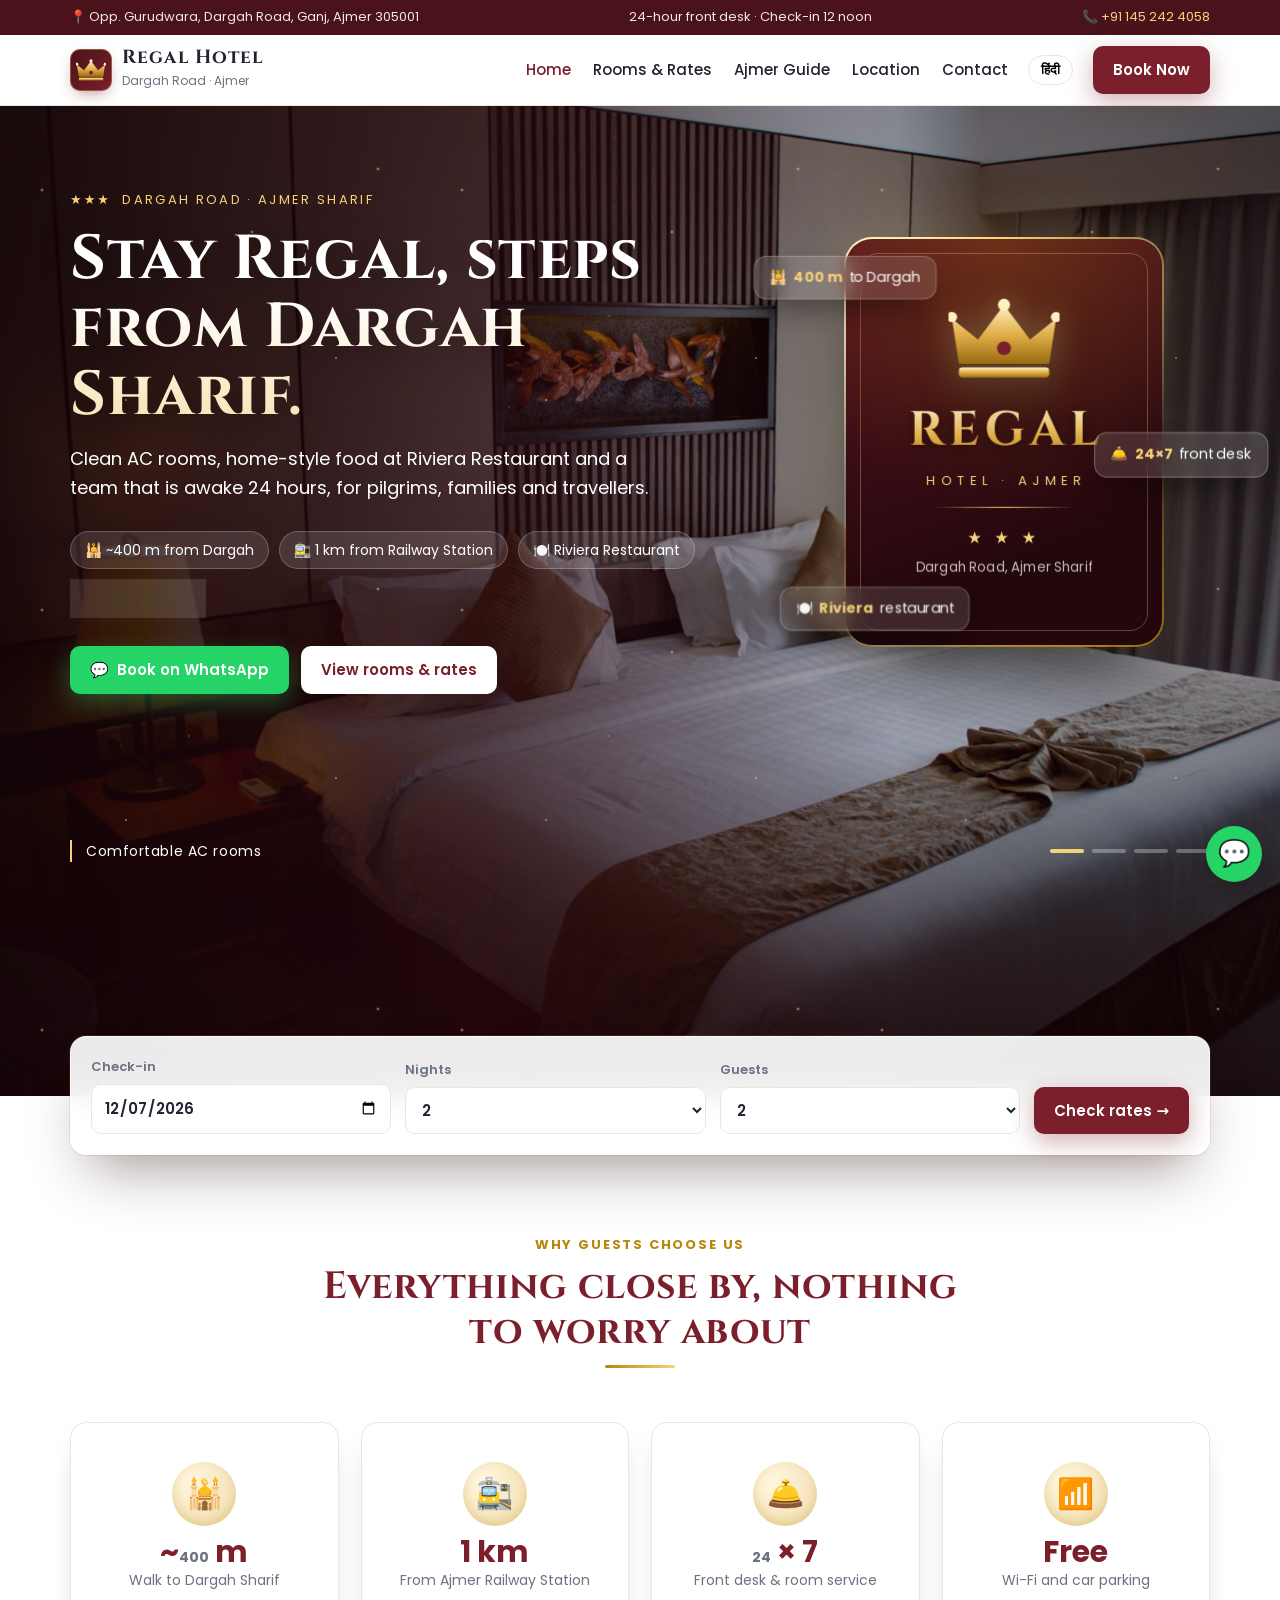
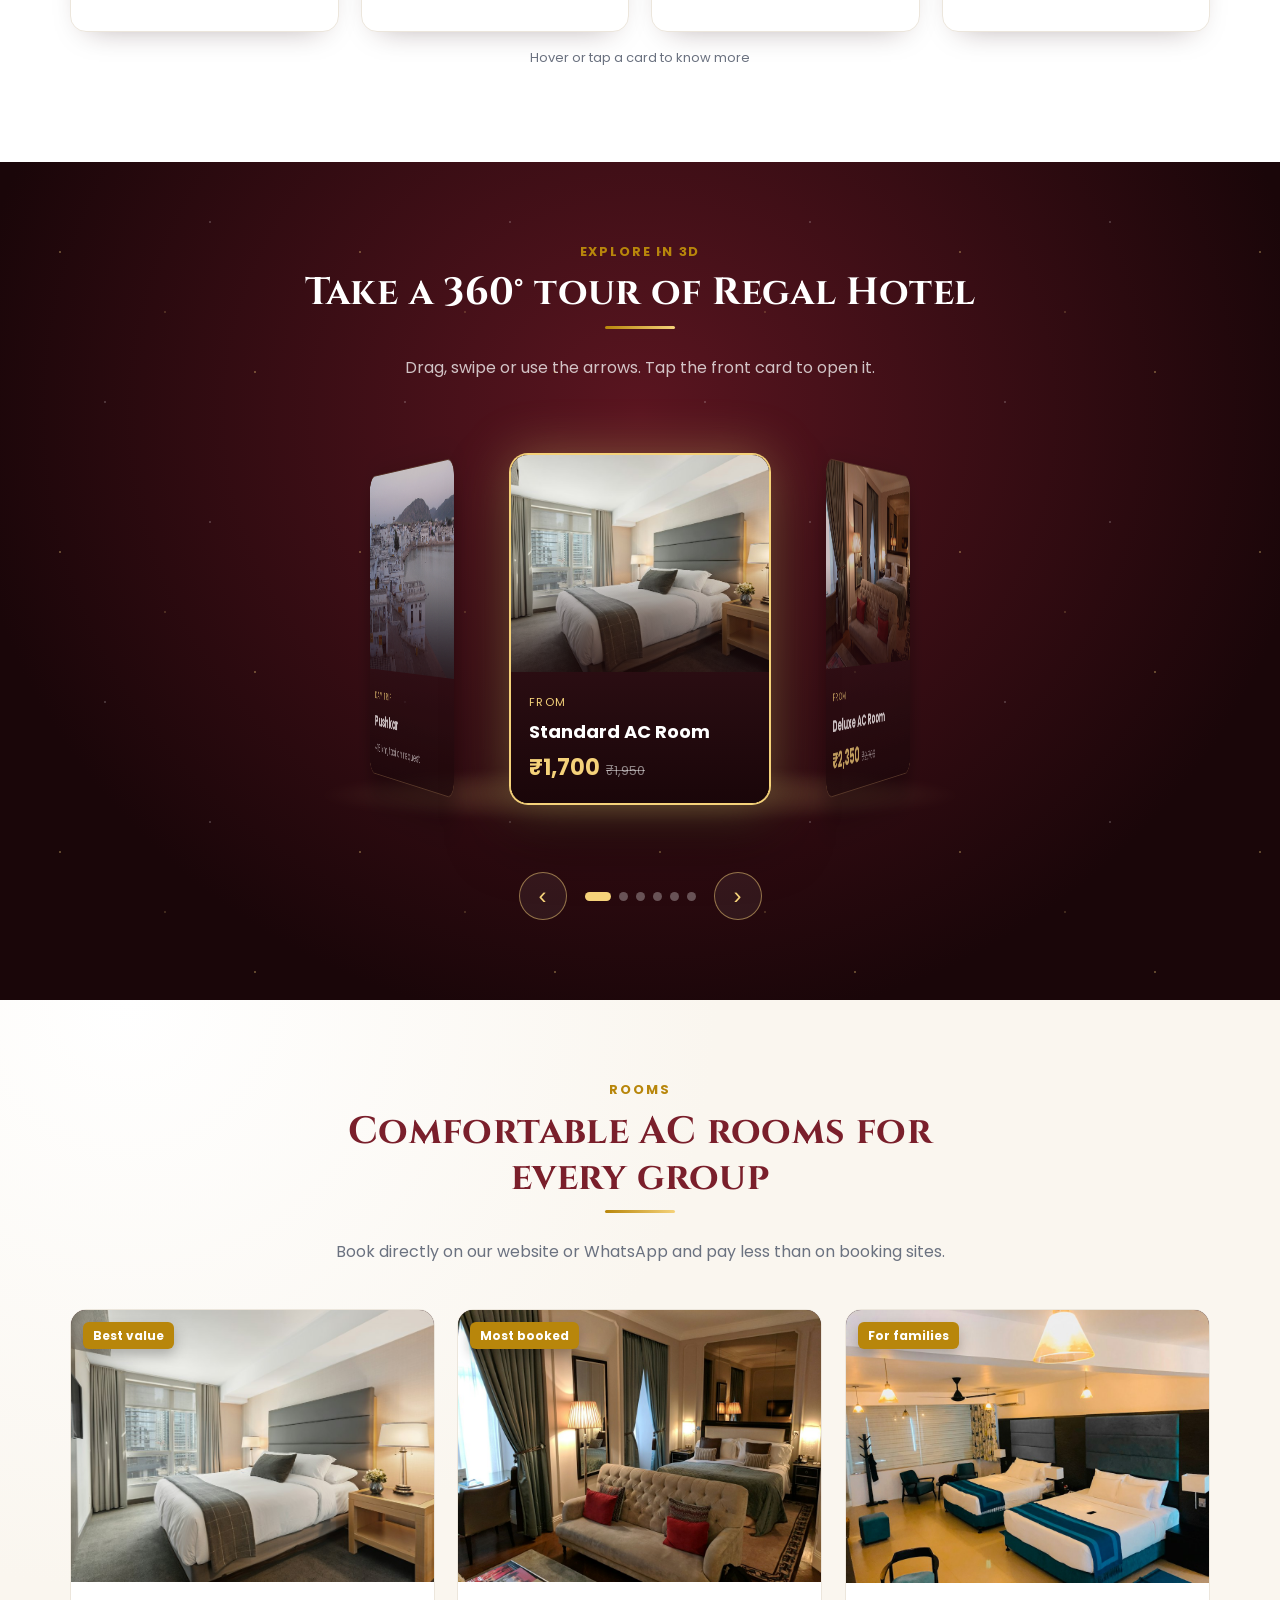
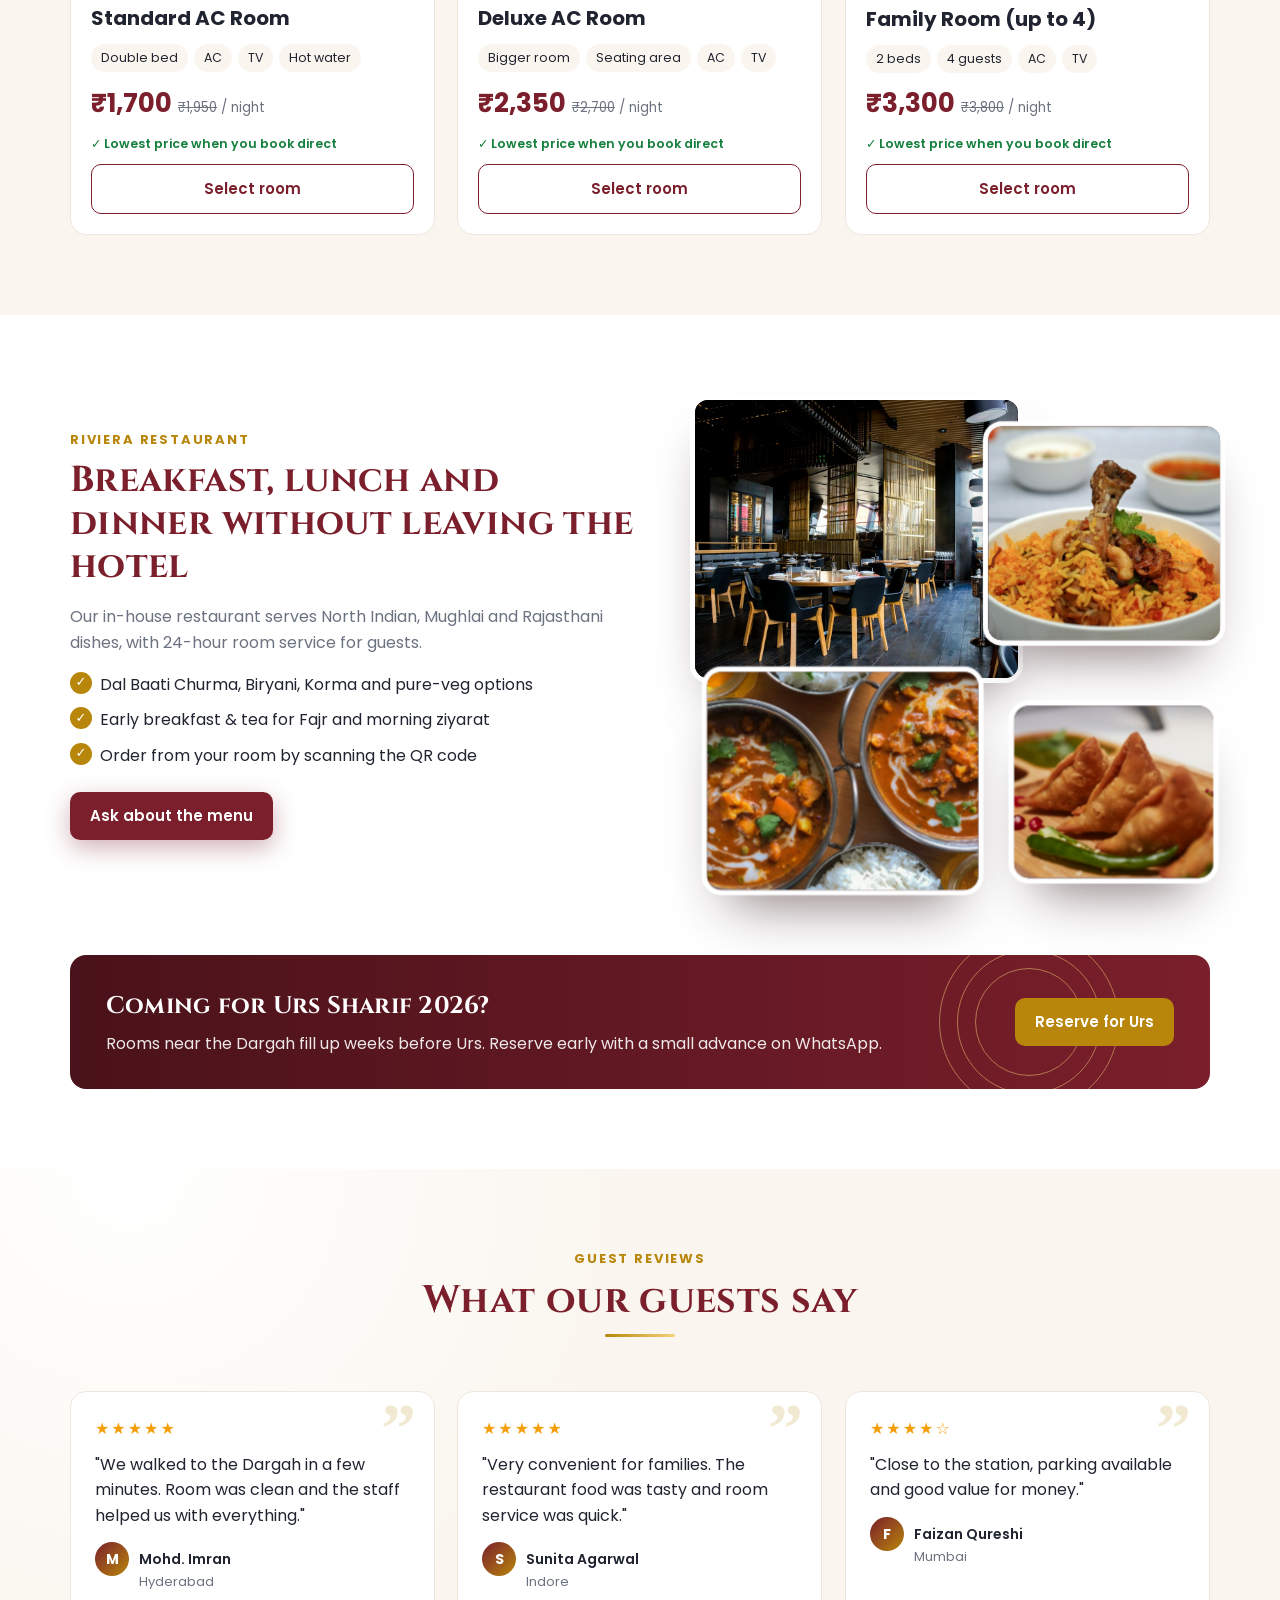
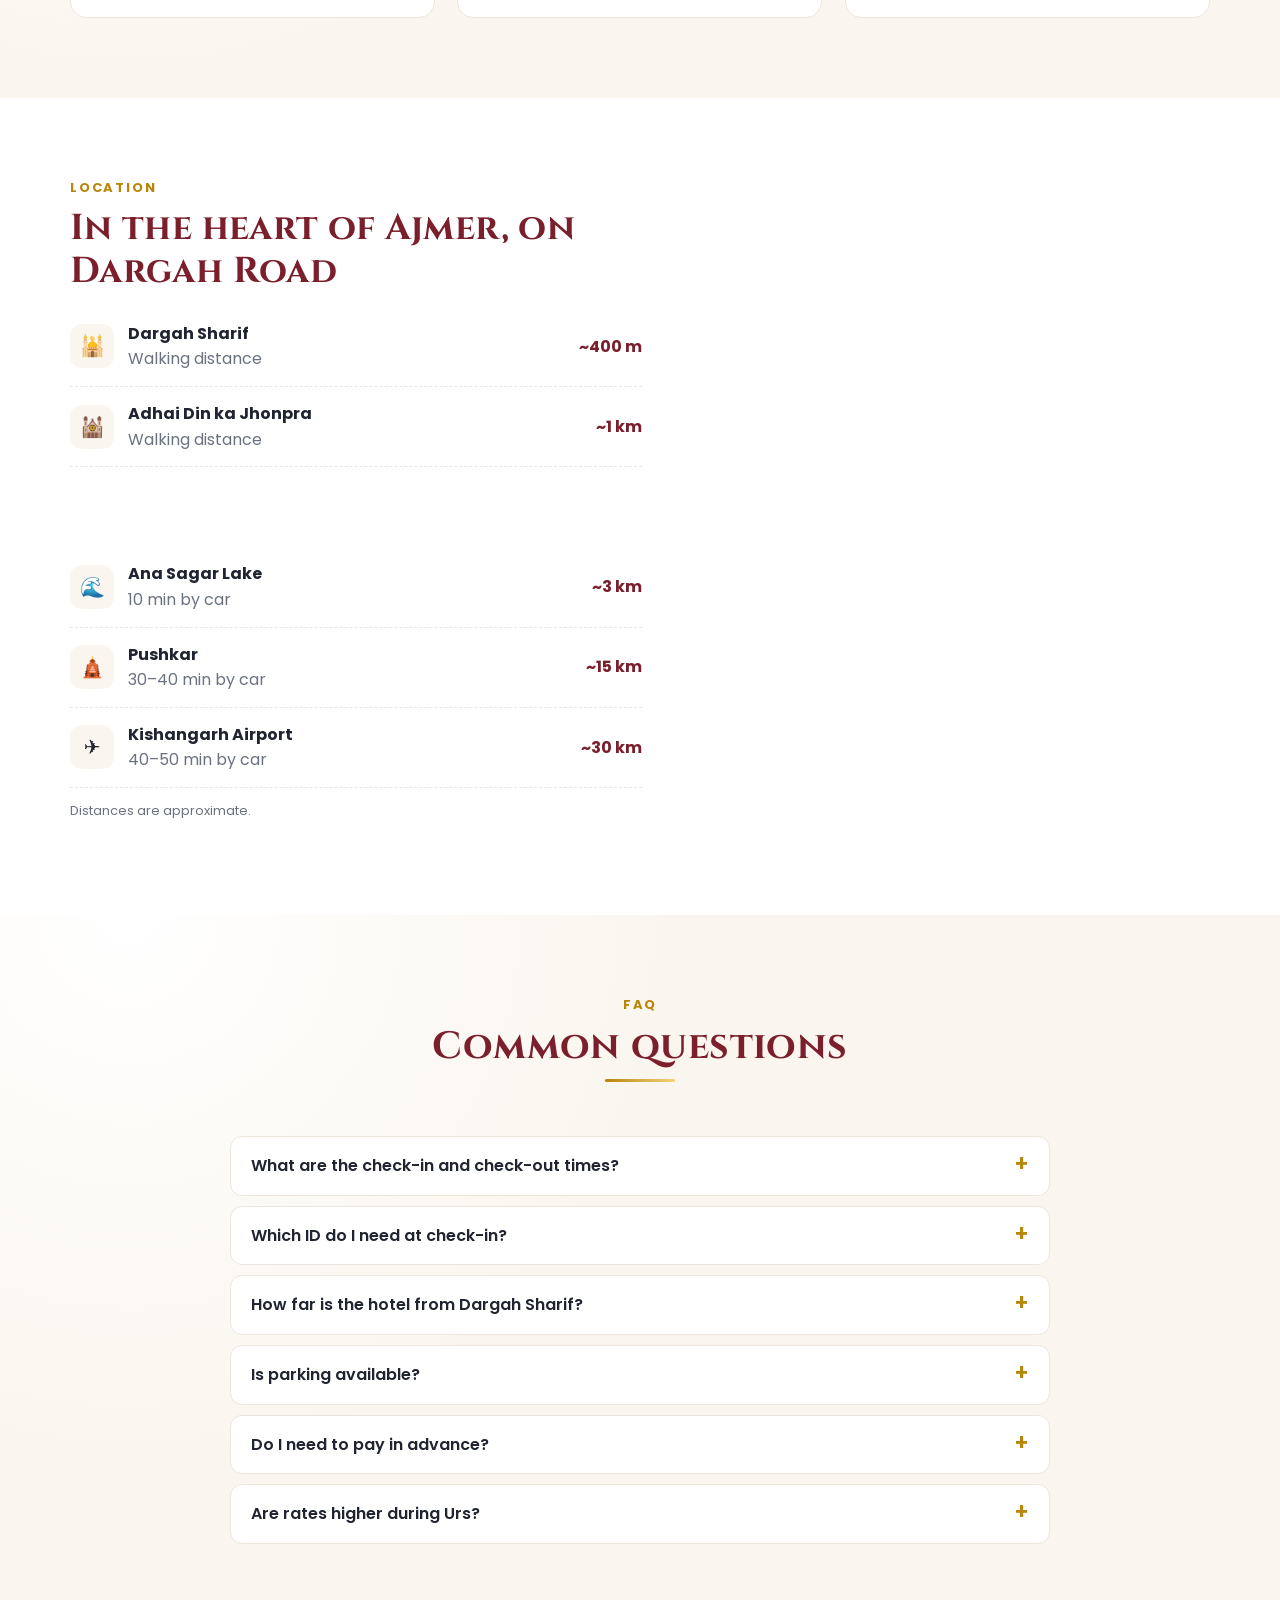
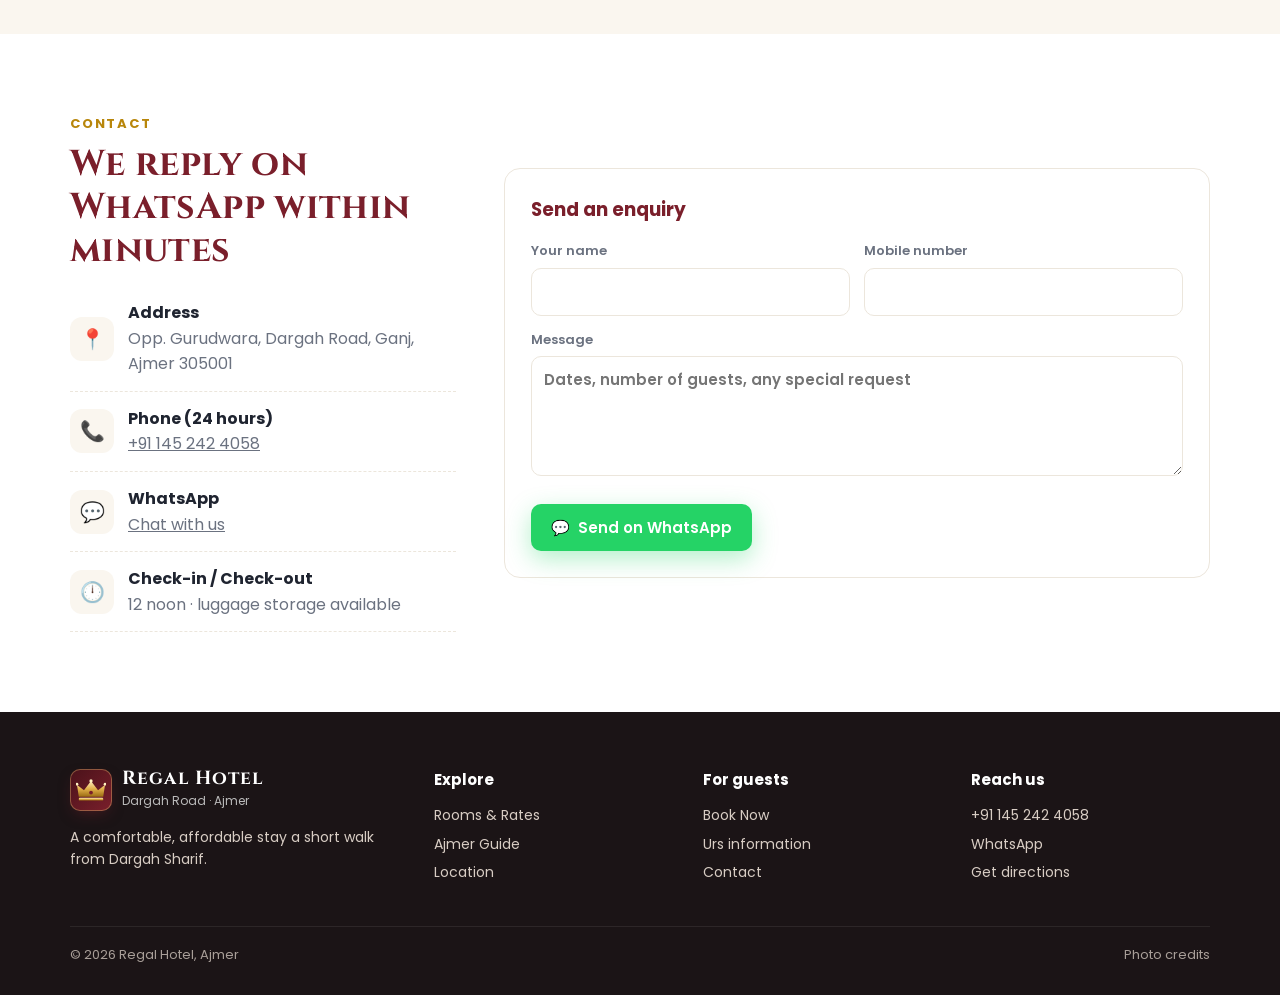
==== commit f2dbb807: "Website: royal photo theme, 3D crest hero, real photos, filled contact details" ====
--- a/website/index.html
+++ b/website/index.html
@@ -8,6 +8,9 @@
 <meta property="og:title" content="Regal Hotel Ajmer · Near Dargah Sharif" />
 <meta property="og:description" content="AC rooms a short walk from Dargah Sharif. Book direct for the best rate." />
 <meta property="og:type" content="website" />
+<link rel="preconnect" href="https://fonts.googleapis.com" />
+<link rel="preconnect" href="https://fonts.gstatic.com" crossorigin />
+<link href="https://fonts.googleapis.com/css2?family=Cinzel:wght@600;700&family=Poppins:wght@400;500;600;700&display=swap" rel="stylesheet" />
 <link rel="stylesheet" href="assets/site.css" />
 <link rel="stylesheet" href="assets/fx.css" />
 <script type="application/ld+json">
@@ -20,9 +23,13 @@
     "@type": "PostalAddress",
     "streetAddress": "Opp. Gurudwara, Dargah Road",
     "addressLocality": "Ajmer",
+    "postalCode": "305001",
     "addressRegion": "Rajasthan",
     "addressCountry": "IN"
   },
+  "telephone": "+91-145-242-4058",
+  "image": "assets/img/hero-room.jpg",
+  "starRating": { "@type": "Rating", "ratingValue": "3" },
   "checkinTime": "12:00",
   "checkoutTime": "12:00",
   "amenityFeature": [
@@ -40,7 +47,7 @@
 
 <div class="topbar">
   <div class="container">
-    <span>📍 <span data-i18n="top.addr">Opp. Gurudwara, Dargah Road, Ajmer</span></span>
+    <span>📍 <span data-i18n="top.addr">Opp. Gurudwara, Dargah Road, Ganj, Ajmer 305001</span></span>
     <span class="hide-sm" data-i18n="top.desk">24-hour front desk · Check-in 12 noon</span>
     <span>📞 <a href="#" data-phone>Call us</a></span>
   </div>
@@ -48,7 +55,7 @@
 
 <header class="nav">
   <div class="container">
-    <a class="logo" href="index.html"><span class="mark">R</span><span><b>Regal Hotel</b><small data-i18n="logo.sub">Dargah Road · Ajmer</small></span></a>
+    <a class="logo" href="index.html"><span class="mark crown"><svg viewBox="0 0 64 48" aria-hidden="true"><defs><linearGradient id="gcr" x1="0" y1="0" x2="0" y2="1"><stop offset="0" stop-color="#fff1c1"/><stop offset=".5" stop-color="#e2b04a"/><stop offset="1" stop-color="#9a6b12"/></linearGradient></defs><path fill="url(#gcr)" d="M6 38 2 12l15 12L32 4l15 20 15-12-4 26z"/><rect x="6" y="40" width="52" height="6" rx="2" fill="url(#gcr)"/><circle cx="2" cy="11" r="3" fill="#fff1c1"/><circle cx="32" cy="4" r="3.5" fill="#fff1c1"/><circle cx="62" cy="11" r="3" fill="#fff1c1"/><circle cx="32" cy="29" r="4" fill="#7a1f2b"/></svg></span><span><b>Regal Hotel</b><small data-i18n="logo.sub">Dargah Road · Ajmer</small></span></a>
     <nav class="menu" id="menu">
       <a href="index.html" class="active" data-i18n="nav.home">Home</a>
       <a href="rooms.html" data-i18n="nav.rooms">Rooms & Rates</a>
@@ -63,38 +70,52 @@
 </header>
 
 <!-- HERO -->
-<section class="hero">
-  <canvas class="scene" data-scene="full" aria-hidden="true"></canvas>
-  <div class="container">
-    <div class="eyebrow" data-i18n="hero.eyebrow">Dargah Road · Ajmer Sharif</div>
-    <h1 data-i18n="hero.title">A short walk to Dargah Sharif. A comfortable stay at Regal Hotel.</h1>
-    <p class="lead" data-i18n="hero.lead">Clean AC rooms, home-style food at Riviera Restaurant and a team that is awake 24 hours, for pilgrims, families and travellers.</p>
-    <div class="chips">
-      <span class="chip">🕌 <span data-i18n="chip.dargah">~400 m from Dargah</span></span>
-      <span class="chip">🚉 <span data-i18n="chip.station">1 km from Railway Station</span></span>
-      <span class="chip">🍽️ <span data-i18n="chip.food">Riviera Restaurant</span></span>
-      <span class="chip">🅿️ <span data-i18n="chip.parking">Free parking</span></span>
-    </div>
-    <div class="actions">
-      <a class="btn wa" href="#" data-wa="msg.hello">💬 <span data-i18n="hero.wa">Book on WhatsApp</span></a>
-      <a class="btn light" href="rooms.html" data-i18n="hero.rooms">View rooms & rates</a>
-    </div>
-  </div>
-  <div class="scroll-cue" aria-hidden="true"></div>
-  <svg class="skyline" viewBox="0 0 1440 160" preserveAspectRatio="none" aria-hidden="true">
-    <g fill="#1b1416" opacity=".55">
-      <rect x="0" y="110" width="1440" height="50"/>
-      <rect x="560" y="40" width="12" height="80"/><circle cx="566" cy="38" r="9"/><rect x="564" y="18" width="4" height="14"/>
-      <rect x="868" y="40" width="12" height="80"/><circle cx="874" cy="38" r="9"/><rect x="872" y="18" width="4" height="14"/>
-      <path d="M640 120 V82 Q640 70 652 70 H788 Q800 70 800 82 V120 Z"/>
-      <path d="M660 72 Q720 -6 780 72 Z"/><rect x="718" y="10" width="4" height="22"/><circle cx="720" cy="9" r="4"/>
-      <path d="M600 120 V92 Q620 70 640 92 V120 Z"/><path d="M800 120 V92 Q820 70 840 92 V120 Z"/>
-      <rect x="120" y="86" width="140" height="34"/><rect x="290" y="70" width="90" height="50"/><rect x="400" y="94" width="120" height="26"/>
-      <rect x="930" y="80" width="110" height="40"/><rect x="1060" y="66" width="80" height="54"/><rect x="1170" y="90" width="150" height="30"/>
-      <path d="M0 120 Q200 60 420 112 T860 104 T1440 96 V160 H0 Z" opacity=".5"/>
-    </g>
-    <path d="M1250 30 a22 22 0 1 0 18 34 a18 18 0 1 1 -18 -34 z" fill="#f5d27a" opacity=".9"/>
-  </svg>
+<section class="hero hero-photo" id="hero">
+  <div class="slides" aria-hidden="true">
+    <div class="slide on" style="background-image:url(assets/img/hero-room.jpg)"></div>
+    <div class="slide" style="background-image:url(assets/img/ana-sagar.jpg)"></div>
+    <div class="slide" style="background-image:url(assets/img/hero-food.jpg)"></div>
+    <div class="slide" style="background-image:url(assets/img/hero-room2.jpg)"></div>
+  </div>
+  <div class="hero-shade"></div>
+  <div class="gold-dust" aria-hidden="true"></div>
+  <div class="container hero-grid">
+    <div class="hero-copy">
+      <div class="eyebrow"><span class="stars-sm">★★★</span> <span data-i18n="hero.eyebrow">Dargah Road · Ajmer Sharif</span></div>
+      <h1 data-i18n="hero.title">Stay Regal, steps from Dargah Sharif.</h1>
+      <p class="lead" data-i18n="hero.lead">Clean AC rooms, home-style food at Riviera Restaurant and a team that is awake 24 hours, for pilgrims, families and travellers.</p>
+      <div class="chips">
+        <span class="chip">🕌 <span data-i18n="chip.dargah">~400 m from Dargah</span></span>
+        <span class="chip">🚉 <span data-i18n="chip.station">1 km from Railway Station</span></span>
+        <span class="chip">🍽️ <span data-i18n="chip.food">Riviera Restaurant</span></span>
+        <span class="chip">🅿️ <span data-i18n="chip.parking">Free parking</span></span>
+      </div>
+      <div class="actions">
+        <a class="btn wa" href="#" data-wa="msg.hello">💬 <span data-i18n="hero.wa">Book on WhatsApp</span></a>
+        <a class="btn light" href="rooms.html" data-i18n="hero.rooms">View rooms & rates</a>
+      </div>
+    </div>
+    <div class="crest-wrap" aria-hidden="true">
+      <div class="crest" id="crest">
+        <div class="crest-ring"></div>
+        <div class="crest-face">
+          <div class="crest-crown"><svg viewBox="0 0 64 48" aria-hidden="true"><defs><linearGradient id="gcr" x1="0" y1="0" x2="0" y2="1"><stop offset="0" stop-color="#fff1c1"/><stop offset=".5" stop-color="#e2b04a"/><stop offset="1" stop-color="#9a6b12"/></linearGradient></defs><path fill="url(#gcr)" d="M6 38 2 12l15 12L32 4l15 20 15-12-4 26z"/><rect x="6" y="40" width="52" height="6" rx="2" fill="url(#gcr)"/><circle cx="2" cy="11" r="3" fill="#fff1c1"/><circle cx="32" cy="4" r="3.5" fill="#fff1c1"/><circle cx="62" cy="11" r="3" fill="#fff1c1"/><circle cx="32" cy="29" r="4" fill="#7a1f2b"/></svg></div>
+          <div class="crest-name">REGAL</div>
+          <div class="crest-sub">HOTEL · AJMER</div>
+          <div class="crest-line"></div>
+          <div class="crest-stars">★ ★ ★</div>
+          <div class="crest-addr" data-i18n="crest.addr">Dargah Road, Ajmer Sharif</div>
+        </div>
+        <div class="crest-chip c1">🕌 <b>400 m</b> <span data-i18n="crest.c1">to Dargah</span></div>
+        <div class="crest-chip c2">🛎️ <b>24×7</b> <span data-i18n="crest.c2">front desk</span></div>
+        <div class="crest-chip c3">🍽️ <b>Riviera</b> <span data-i18n="crest.c3">restaurant</span></div>
+      </div>
+    </div>
+  </div>
+  <div class="slide-bar container">
+    <span class="slide-cap" id="slideCap" data-i18n="cap.0">Comfortable AC rooms</span>
+    <div class="slide-dots" id="slideDots"><button class="on" aria-label="Slide 1"></button><button aria-label="Slide 2"></button><button aria-label="Slide 3"></button><button aria-label="Slide 4"></button></div>
+  </div>
 </section>
 
 <!-- BOOKING BAR -->
@@ -145,12 +166,12 @@
     <div class="ring3d" id="ring3d" tabindex="0" aria-label="3D carousel">
       <div class="ring-floor"></div>
       <div class="ring" id="ring">
-        <a class="panel" href="rooms.html?room=standard#book" draggable="false"><div class="pimg photo p1"><svg viewBox="0 0 64 40" fill="none" stroke="currentColor" stroke-width="2.5"><path d="M4 34V8M60 34V22H4M4 22h56M10 22v-7h16v7M30 22v-7h24v7"/></svg></div><div class="pbody"><small data-i18n="tour.from">From</small><b data-i18n="r.std">Standard AC Room</b><span class="pp"><span data-rate="standard">₹1,700</span><s data-ota="standard">₹1,950</s></span></div></a>
-        <a class="panel" href="rooms.html?room=deluxe#book" draggable="false"><div class="pimg photo p2"><svg viewBox="0 0 64 40" fill="none" stroke="currentColor" stroke-width="2.5"><path d="M4 34V8M60 34V22H4M4 22h56M10 22v-7h16v7M30 22v-7h24v7"/></svg></div><div class="pbody"><small data-i18n="tour.from">From</small><b data-i18n="r.dlx">Deluxe AC Room</b><span class="pp"><span data-rate="deluxe">₹2,350</span><s data-ota="deluxe">₹2,700</s></span></div></a>
-        <a class="panel" href="rooms.html?room=family#book" draggable="false"><div class="pimg photo p3"><svg viewBox="0 0 64 40" fill="none" stroke="currentColor" stroke-width="2.5"><path d="M4 34V8M60 34V22H4M4 22h56M10 22v-7h16v7M30 22v-7h24v7"/></svg></div><div class="pbody"><small data-i18n="tour.from">From</small><b data-i18n="r.family">Family Room (up to 4)</b><span class="pp"><span data-rate="family">₹3,300</span><s data-ota="family">₹3,800</s></span></div></a>
-        <a class="panel" href="#food" draggable="false"><div class="pimg photo p4"><span class="ic">🍽️</span></div><div class="pbody"><small data-i18n="tour.inhouse">In-house</small><b data-i18n="chip.food">Riviera Restaurant</b><span class="ps" data-i18n="tour.foods">Biryani, Dal Baati & 24-hr room service</span></div></a>
-        <a class="panel" href="ajmer-guide.html" draggable="false"><div class="pimg photo p2"><span class="ic">🕌</span></div><div class="pbody"><small data-i18n="tour.near">Nearby</small><b data-i18n="loc.dargah">Dargah Sharif</b><span class="ps" data-i18n="tour.dargahs">~400 m walk from the hotel</span></div></a>
-        <a class="panel" href="ajmer-guide.html#places" draggable="false"><div class="pimg photo p1"><span class="ic">🛕</span></div><div class="pbody"><small data-i18n="tour.trip">Day trip</small><b data-i18n="loc.pushkar">Pushkar</b><span class="ps" data-i18n="tour.pushs">~15 km, taxi on request</span></div></a>
+        <a class="panel" href="rooms.html?room=standard#book" draggable="false"><div class="pimg photo"><img src="assets/img/room-standard.jpg" alt="Standard AC room" loading="lazy" /></div><div class="pbody"><small data-i18n="tour.from">From</small><b data-i18n="r.std">Standard AC Room</b><span class="pp"><span data-rate="standard">₹1,700</span><s data-ota="standard">₹1,950</s></span></div></a>
+        <a class="panel" href="rooms.html?room=deluxe#book" draggable="false"><div class="pimg photo"><img src="assets/img/room-deluxe.jpg" alt="Deluxe AC room" loading="lazy" /></div><div class="pbody"><small data-i18n="tour.from">From</small><b data-i18n="r.dlx">Deluxe AC Room</b><span class="pp"><span data-rate="deluxe">₹2,350</span><s data-ota="deluxe">₹2,700</s></span></div></a>
+        <a class="panel" href="rooms.html?room=family#book" draggable="false"><div class="pimg photo"><img src="assets/img/room-family.jpg" alt="Family room" loading="lazy" /></div><div class="pbody"><small data-i18n="tour.from">From</small><b data-i18n="r.family">Family Room (up to 4)</b><span class="pp"><span data-rate="family">₹3,300</span><s data-ota="family">₹3,800</s></span></div></a>
+        <a class="panel" href="#food" draggable="false"><div class="pimg photo"><img src="assets/img/food-biryani.jpg" alt="Biryani at Riviera Restaurant" loading="lazy" /></div><div class="pbody"><small data-i18n="tour.inhouse">In-house</small><b data-i18n="chip.food">Riviera Restaurant</b><span class="ps" data-i18n="tour.foods">Biryani, Dal Baati & 24-hr room service</span></div></a>
+        <a class="panel" href="ajmer-guide.html" draggable="false"><div class="pimg photo"><img src="assets/img/dargah.jpg" alt="Dargah Sharif, Ajmer" loading="lazy" /></div><div class="pbody"><small data-i18n="tour.near">Nearby</small><b data-i18n="loc.dargah">Dargah Sharif</b><span class="ps" data-i18n="tour.dargahs">~400 m walk from the hotel</span></div></a>
+        <a class="panel" href="ajmer-guide.html#places" draggable="false"><div class="pimg photo"><img src="assets/img/pushkar.jpg" alt="Pushkar lake and ghats" loading="lazy" /></div><div class="pbody"><small data-i18n="tour.trip">Day trip</small><b data-i18n="loc.pushkar">Pushkar</b><span class="ps" data-i18n="tour.pushs">~15 km, taxi on request</span></div></a>
       </div>
     </div>
     <div class="ring-ctrl"><button id="ringPrev" aria-label="Previous">‹</button><div class="dots" id="ringDots"></div><button id="ringNext" aria-label="Next">›</button></div>
@@ -167,7 +188,7 @@
     </div>
     <div class="grid g3" id="roomCards">
       <article class="room">
-        <div class="photo p1"><span class="badge" data-i18n="r.popular">Best value</span><svg viewBox="0 0 64 40" fill="none" stroke="currentColor" stroke-width="2.5"><path d="M4 34V8M60 34V22H4M4 22h56M10 22v-7h16v7M30 22v-7h24v7"/></svg><span class="ph-note" data-i18n="ph">Hotel photo here</span></div>
+        <div class="photo"><img src="assets/img/room-standard.jpg" alt="Standard AC room" loading="lazy" /><span class="badge" data-i18n="r.popular">Best value</span></div>
         <div class="body">
           <h3 data-i18n="r.std">Standard AC Room</h3>
           <div class="amen"><span data-i18n="a.double">Double bed</span><span>AC</span><span>TV</span><span data-i18n="a.hot">Hot water</span></div>
@@ -177,7 +198,7 @@
         </div>
       </article>
       <article class="room">
-        <div class="photo p2"><span class="badge" data-i18n="r.most">Most booked</span><svg viewBox="0 0 64 40" fill="none" stroke="currentColor" stroke-width="2.5"><path d="M4 34V8M60 34V22H4M4 22h56M10 22v-7h16v7M30 22v-7h24v7"/></svg><span class="ph-note" data-i18n="ph">Hotel photo here</span></div>
+        <div class="photo"><img src="assets/img/room-deluxe.jpg" alt="Deluxe AC room with seating area" loading="lazy" /><span class="badge" data-i18n="r.most">Most booked</span></div>
         <div class="body">
           <h3 data-i18n="r.dlx">Deluxe AC Room</h3>
           <div class="amen"><span data-i18n="a.big">Bigger room</span><span data-i18n="a.seat">Seating area</span><span>AC</span><span>TV</span></div>
@@ -187,7 +208,7 @@
         </div>
       </article>
       <article class="room">
-        <div class="photo p3"><span class="badge" data-i18n="r.fam">For families</span><svg viewBox="0 0 64 40" fill="none" stroke="currentColor" stroke-width="2.5"><path d="M4 34V8M60 34V22H4M4 22h56M10 22v-7h16v7M30 22v-7h24v7"/></svg><span class="ph-note" data-i18n="ph">Hotel photo here</span></div>
+        <div class="photo"><img src="assets/img/room-family.jpg" alt="Family room with two beds" loading="lazy" /><span class="badge" data-i18n="r.fam">For families</span></div>
         <div class="body">
           <h3 data-i18n="r.family">Family Room (up to 4)</h3>
           <div class="amen"><span data-i18n="a.2beds">2 beds</span><span data-i18n="a.4g">4 guests</span><span>AC</span><span>TV</span></div>
@@ -214,7 +235,7 @@
       </ul>
       <a class="btn primary" href="#" data-wa="msg.food" data-i18n="food.btn">Ask about the menu</a>
     </div>
-    <div class="photo p4" style="border-radius:16px;aspect-ratio:5/4"><svg viewBox="0 0 64 40" fill="none" stroke="currentColor" stroke-width="2.5"><path d="M8 30h48M12 30a20 20 0 0 1 40 0M32 10V6M28 6h8"/></svg><span class="ph-note" data-i18n="ph">Hotel photo here</span></div>
+    <div class="collage tilt"><div class="cl a"><img src="assets/img/restaurant.jpg" alt="Riviera Restaurant dining hall" loading="lazy" /></div><div class="cl b"><img src="assets/img/food-biryani.jpg" alt="Chicken biryani" loading="lazy" /></div><div class="cl c"><img src="assets/img/food-curry.jpg" alt="North Indian curries" loading="lazy" /></div><div class="cl d"><img src="assets/img/food-samosa.jpg" alt="Samosa with chutney" loading="lazy" /></div></div>
   </div>
 </section>
 
@@ -238,12 +259,12 @@
     <div class="sec-head">
       <div class="eyebrow" data-i18n="rev.eyebrow">Guest reviews</div>
       <h2 data-i18n="rev.title">What our guests say</h2>
-      <p class="muted small" data-i18n="rev.note">Demo layout: live Google reviews will be shown here.</p>
+      
     </div>
     <div class="grid g3">
-      <div class="review"><div class="stars">★★★★★</div><p data-i18n="rev.1">"We walked to the Dargah in a few minutes. Room was clean and the staff helped us with everything."</p><div class="who">Guest name</div><div class="src">Google</div></div>
-      <div class="review"><div class="stars">★★★★★</div><p data-i18n="rev.2">"Very convenient for families. The restaurant food was tasty and room service was quick."</p><div class="who">Guest name</div><div class="src">Google</div></div>
-      <div class="review"><div class="stars">★★★★☆</div><p data-i18n="rev.3">"Close to the station, parking available and good value for money."</p><div class="who">Guest name</div><div class="src">Google</div></div>
+      <div class="review"><div class="stars">★★★★★</div><p data-i18n="rev.1">"We walked to the Dargah in a few minutes. Room was clean and the staff helped us with everything."</p><div class="who"><span class="av">M</span>Mohd. Imran</div><div class="src">Hyderabad</div></div>
+      <div class="review"><div class="stars">★★★★★</div><p data-i18n="rev.2">"Very convenient for families. The restaurant food was tasty and room service was quick."</p><div class="who"><span class="av">S</span>Sunita Agarwal</div><div class="src">Indore</div></div>
+      <div class="review"><div class="stars">★★★★☆</div><p data-i18n="rev.3">"Close to the station, parking available and good value for money."</p><div class="who"><span class="av">F</span>Faizan Qureshi</div><div class="src">Mumbai</div></div>
     </div>
   </div>
 </section>
@@ -288,10 +309,10 @@
     <div>
       <div class="sec-head" style="text-align:left;margin:0"><div class="eyebrow" data-i18n="ct.eyebrow">Contact</div></div>
       <h2 data-i18n="ct.title">We reply on WhatsApp within minutes</h2>
-      <div class="dist"><span class="ic">📍</span><div><b data-i18n="ct.addr">Address</b><span class="muted" data-i18n="top.addr">Opp. Gurudwara, Dargah Road, Ajmer</span></div></div>
+      <div class="dist"><span class="ic">📍</span><div><b data-i18n="ct.addr">Address</b><span class="muted" data-i18n="top.addr">Opp. Gurudwara, Dargah Road, Ganj, Ajmer 305001</span></div></div>
       <div class="dist"><span class="ic">📞</span><div><b data-i18n="ct.phone">Phone (24 hours)</b><a href="#" data-phone class="muted">Call us</a></div></div>
       <div class="dist"><span class="ic">💬</span><div><b>WhatsApp</b><a href="#" data-wa="msg.hello" class="muted" data-i18n="ct.chat">Chat with us</a></div></div>
-      <div class="dist"><span class="ic">✉️</span><div><b>Email</b><a href="#" data-email class="muted">—</a></div></div>
+      <div class="dist"><span class="ic">🕛</span><div><b data-i18n="ct.time">Check-in / Check-out</b><span class="muted" data-i18n="ct.timev">12 noon · luggage storage available</span></div></div>
     </div>
     <form class="card" id="enquiry">
       <h3 data-i18n="ct.form">Send an enquiry</h3>
@@ -310,14 +331,14 @@
   <div class="container">
     <div class="cols">
       <div>
-        <a class="logo" href="index.html" style="color:#fff"><span class="mark">R</span><span><b>Regal Hotel</b><small style="color:#bbb" data-i18n="logo.sub">Dargah Road · Ajmer</small></span></a>
+        <a class="logo" href="index.html" style="color:#fff"><span class="mark crown"><svg viewBox="0 0 64 48" aria-hidden="true"><defs><linearGradient id="gcr" x1="0" y1="0" x2="0" y2="1"><stop offset="0" stop-color="#fff1c1"/><stop offset=".5" stop-color="#e2b04a"/><stop offset="1" stop-color="#9a6b12"/></linearGradient></defs><path fill="url(#gcr)" d="M6 38 2 12l15 12L32 4l15 20 15-12-4 26z"/><rect x="6" y="40" width="52" height="6" rx="2" fill="url(#gcr)"/><circle cx="2" cy="11" r="3" fill="#fff1c1"/><circle cx="32" cy="4" r="3.5" fill="#fff1c1"/><circle cx="62" cy="11" r="3" fill="#fff1c1"/><circle cx="32" cy="29" r="4" fill="#7a1f2b"/></svg></span><span><b>Regal Hotel</b><small style="color:#bbb" data-i18n="logo.sub">Dargah Road · Ajmer</small></span></a>
         <p style="margin-top:14px" data-i18n="ft.about">A comfortable, affordable stay a short walk from Dargah Sharif.</p>
       </div>
       <div><h4 data-i18n="ft.explore">Explore</h4><a href="rooms.html" data-i18n="nav.rooms">Rooms & Rates</a><a href="ajmer-guide.html" data-i18n="nav.guide">Ajmer Guide</a><a href="#location" data-i18n="nav.location">Location</a></div>
       <div><h4 data-i18n="ft.guests">For guests</h4><a href="rooms.html#book" data-i18n="nav.book">Book Now</a><a href="ajmer-guide.html#urs" data-i18n="ft.urs">Urs information</a><a href="#contact" data-i18n="nav.contact">Contact</a></div>
       <div><h4 data-i18n="ft.reach">Reach us</h4><a href="#" data-phone>Call us</a><a href="#" data-wa="msg.hello">WhatsApp</a><a href="#" data-maps data-i18n="ft.dir">Get directions</a></div>
     </div>
-    <div class="bottom"><span>© <span data-year></span> Regal Hotel, Ajmer</span><span data-i18n="ft.demo">Website demo · rates and photos are samples</span></div>
+    <div class="bottom"><span>© <span data-year></span> Regal Hotel, Ajmer</span><a href="ajmer-guide.html#credits" data-i18n="ft.credits">Photo credits</a></div>
   </div>
 </footer>
 
@@ -325,7 +346,6 @@
 
 <script src="assets/config.js"></script>
 <script src="assets/site.js"></script>
-<script src="assets/vendor/three.min.js"></script>
 <script src="assets/fx.js"></script>
 </body>
 </html>
--- a/website/assets/fx.css
+++ b/website/assets/fx.css
@@ -3,16 +3,7 @@
 /* scroll progress */
 .scroll-progress { position: fixed; top: 0; left: 0; right: 0; height: 3px; z-index: 100; transform-origin: 0 50%; transform: scaleX(0); background: linear-gradient(90deg, #f5d27a, #b8860b, #ff7a3d); box-shadow: 0 0 12px rgba(245,210,122,.8); }
 
-/* ---------- hero 3D ---------- */
-.hero { min-height: 660px; background: radial-gradient(ellipse at 75% 60%, #8a2a2a 0%, #4a121a 45%, #1a0609 100%); perspective: 1200px; }
-.hero canvas.scene { position: absolute; inset: 0; width: 100%; height: 100%; z-index: 1; opacity: 0; transition: opacity 1.2s ease; }
-.hero canvas.scene.ready { opacity: 1; }
-.hero.has-3d .skyline { opacity: 0; }
-.hero::after { content: ""; position: absolute; inset: 0; z-index: 1; pointer-events: none; background: linear-gradient(90deg, rgba(26,6,9,.85) 0%, rgba(26,6,9,.35) 45%, transparent 70%); }
-@media (max-width: 860px) { .scroll-cue { display: none; } }
-@media (max-width: 860px) { .hero::after { background: linear-gradient(180deg, rgba(26,6,9,.55), rgba(26,6,9,.75)); } }
-.hero .container { z-index: 3; pointer-events: none; }
-.hero .container a, .hero .container button { pointer-events: auto; }
+/* ---------- hero ---------- */
 .hero h1 { filter: drop-shadow(0 6px 18px rgba(0,0,0,.45)); background: linear-gradient(180deg, #fff 35%, #f7e3b0 100%); -webkit-background-clip: text; background-clip: text; color: transparent; }
 .hero .container > * { animation: rise .9s cubic-bezier(.2,.8,.2,1) both; }
 .hero .container > *:nth-child(1) { animation-delay: .1s; }
@@ -26,12 +17,6 @@
 .scroll-cue { position: absolute; left: 50%; bottom: 84px; z-index: 3; width: 26px; height: 42px; border: 2px solid rgba(255,255,255,.6); border-radius: 14px; transform: translateX(-50%); }
 .scroll-cue::after { content: ""; position: absolute; left: 50%; top: 8px; width: 4px; height: 8px; margin-left: -2px; border-radius: 2px; background: #f5d27a; animation: cue 1.6s infinite; }
 @keyframes cue { 0% { opacity: 0; transform: translateY(0); } 40% { opacity: 1; } 100% { opacity: 0; transform: translateY(14px); } }
-
-/* page hero (inner pages) */
-.page-hero { position: relative; overflow: hidden; min-height: 260px; background: radial-gradient(ellipse at 80% 50%, #8a2a2a, #2a0d12 70%); }
-.page-hero canvas.scene { position: absolute; inset: 0; width: 100%; height: 100%; z-index: 1; opacity: 0; transition: opacity 1s; }
-.page-hero canvas.scene.ready { opacity: 1; }
-.page-hero .container { position: relative; z-index: 2; }
 
 /* ---------- buttons ---------- */
 .btn { position: relative; overflow: hidden; isolation: isolate; }
@@ -136,3 +121,117 @@
 /* reduce motion */
 .reduce *, .reduce *::before, .reduce *::after { animation: none !important; transition: none !important; }
 .reduce .reveal { opacity: 1 !important; transform: none !important; }
+
+/* =====================================================
+   v2 · Royal photo theme
+   ===================================================== */
+body { font-family: "Poppins", "Segoe UI", "Noto Sans Devanagari", system-ui, sans-serif; }
+.sec-head h2, .split h2, .page-hero h1, .hero h1, .logo b, .banner h3, .crest-name { font-family: "Cinzel", Georgia, "Noto Serif Devanagari", serif; letter-spacing: .01em; }
+html[lang="hi"] .sec-head h2, html[lang="hi"] .split h2, html[lang="hi"] .page-hero h1, html[lang="hi"] .hero h1, html[lang="hi"] .banner h3 { font-family: "Poppins", "Noto Sans Devanagari", sans-serif; }
+
+/* logo */
+.logo .mark.crown { background: linear-gradient(135deg, #4a121a, #7a1f2b); padding: 7px 6px 6px; box-shadow: 0 6px 16px -6px rgba(122,31,43,.6), inset 0 0 0 1px rgba(245,210,122,.35); }
+.logo .mark.crown svg { width: 100%; height: auto; }
+.logo b { font-size: 19px; letter-spacing: .06em; }
+
+/* hero */
+.hero.hero-photo { min-height: 0; background: #1a0609; perspective: none; }
+.slides { position: absolute; inset: 0; overflow: hidden; }
+.slide { position: absolute; inset: -40px; background-size: cover; background-position: center; opacity: 0; transform: scale(1.14) translate(var(--px, 0px), var(--py, 0px)); transition: opacity 1.6s ease, transform 8s ease-out; will-change: transform, opacity; }
+.slide.on { opacity: 1; transform: scale(1.02) translate(var(--px, 0px), var(--py, 0px)); }
+.hero-shade { position: absolute; inset: 0; z-index: 1; background:
+  linear-gradient(90deg, rgba(20,4,7,.92) 0%, rgba(40,8,14,.72) 38%, rgba(40,8,14,.25) 70%, rgba(20,4,7,.5) 100%),
+  linear-gradient(0deg, rgba(20,4,7,.85) 0%, transparent 35%); }
+.gold-dust { position: absolute; inset: 0; z-index: 2; pointer-events: none; opacity: .7;
+  background-image: radial-gradient(2px 2px at 10% 20%, #f5d27a, transparent), radial-gradient(1.5px 1.5px at 30% 70%, #fff3cf, transparent), radial-gradient(2px 2px at 60% 30%, #f5d27a, transparent), radial-gradient(1.5px 1.5px at 80% 60%, #fff3cf, transparent), radial-gradient(1px 1px at 45% 50%, #f5d27a, transparent), radial-gradient(2px 2px at 90% 15%, #f5d27a, transparent);
+  background-size: 420px 420px; animation: dust 40s linear infinite; }
+@keyframes dust { to { background-position: 420px -840px; } }
+.hero .container.hero-grid { display: grid; grid-template-columns: 1.25fr .75fr; gap: 40px; align-items: center; padding: 84px 0 150px; pointer-events: auto; }
+.hero-copy > * { animation: rise .9s cubic-bezier(.2,.8,.2,1) both; }
+.hero-copy > *:nth-child(1) { animation-delay: .1s; } .hero-copy > *:nth-child(2) { animation-delay: .22s; } .hero-copy > *:nth-child(3) { animation-delay: .36s; } .hero-copy > *:nth-child(4) { animation-delay: .5s; } .hero-copy > *:nth-child(5) { animation-delay: .64s; }
+.hero .container > * { animation: none; }
+.hero h1 { font-size: clamp(34px, 5vw, 62px); line-height: 1.1; font-weight: 700; }
+.stars-sm { color: #f5d27a; letter-spacing: 2px; margin-right: 6px; }
+
+/* 3D crest */
+.crest-wrap { perspective: 1100px; display: flex; justify-content: center; animation: rise 1.1s .4s cubic-bezier(.2,.8,.2,1) both; }
+.crest { position: relative; width: 320px; height: 410px; transform-style: preserve-3d; transform: rotateY(var(--cx, 0deg)) rotateX(var(--cy, 0deg)); transition: transform .4s ease-out; animation: floaty 6s ease-in-out infinite; }
+@keyframes floaty { 0%, 100% { translate: 0 0; } 50% { translate: 0 -14px; } }
+.crest-ring { position: absolute; inset: 0; border-radius: 28px; overflow: hidden; box-shadow: 0 40px 80px -20px rgba(0,0,0,.7), 0 0 60px rgba(245,210,122,.18); }
+.crest-ring::before { content: ""; position: absolute; inset: -60%; background: conic-gradient(from 0deg, #f5d27a, transparent 25%, #b8860b 45%, transparent 70%, #fff1c1 90%, #f5d27a); animation: spin 5s linear infinite; }
+@keyframes spin { to { transform: rotate(360deg); } }
+.crest-face { position: absolute; inset: 2px; border-radius: 26px; transform-style: preserve-3d; display: flex; flex-direction: column; align-items: center; justify-content: center; text-align: center; color: #f3e9e0;
+  background: radial-gradient(circle at 50% 0%, rgba(184,134,11,.25), transparent 60%), linear-gradient(160deg, #5a1520, #22070c 75%); }
+.crest-face::after { content: ""; position: absolute; inset: 14px; border-radius: 18px; border: 1px solid rgba(245,210,122,.3); pointer-events: none; }
+.crest-crown { width: 104px; transform: translateZ(70px); filter: drop-shadow(0 10px 18px rgba(0,0,0,.5)) drop-shadow(0 0 14px rgba(245,210,122,.45)); animation: glowc 3s ease-in-out infinite; }
+@keyframes glowc { 50% { filter: drop-shadow(0 10px 18px rgba(0,0,0,.5)) drop-shadow(0 0 26px rgba(245,210,122,.8)); } }
+.crest-name { font-size: 46px; font-weight: 700; letter-spacing: .12em; margin: 10px 0 0 .12em; transform: translateZ(50px); background: linear-gradient(180deg, #fff6d8 10%, #e2b04a 55%, #9a6b12); -webkit-background-clip: text; background-clip: text; color: transparent; filter: drop-shadow(0 4px 6px rgba(0,0,0,.45)); }
+.crest-sub { letter-spacing: .42em; font-size: 12.5px; color: #f5d27a; transform: translateZ(40px); margin-left: .42em; }
+.crest-line { width: 140px; height: 1px; margin: 16px 0; background: linear-gradient(90deg, transparent, #f5d27a, transparent); transform: translateZ(30px); }
+.crest-stars { color: #f5d27a; letter-spacing: 4px; transform: translateZ(30px); }
+.crest-addr { font-size: 13px; opacity: .8; margin-top: 8px; transform: translateZ(25px); }
+.crest-chip { position: absolute; display: flex; gap: 6px; align-items: center; white-space: nowrap; padding: 9px 14px; border-radius: 12px; font-size: 13px; color: #fff; background: rgba(255,255,255,.12); border: 1px solid rgba(255,255,255,.25); backdrop-filter: blur(10px); box-shadow: 0 14px 30px -10px rgba(0,0,0,.6); animation: floaty 4s ease-in-out infinite; }
+.crest-chip b { color: #f5d27a; }
+.crest-chip.c1 { top: 34px; left: -70px; transform: translateZ(90px); }
+.crest-chip.c2 { top: 48%; right: -78px; transform: translateZ(110px); animation-delay: .8s; }
+.crest-chip.c3 { bottom: 30px; left: -48px; transform: translateZ(80px); animation-delay: 1.6s; }
+
+/* slide caption */
+.slide-bar { position: absolute; left: 0; right: 0; bottom: 84px; z-index: 3; display: flex; justify-content: space-between; align-items: center; gap: 12px; }
+.slide-cap { color: #fff; font-size: 14px; letter-spacing: .04em; padding-left: 14px; border-left: 2px solid #f5d27a; }
+.slide-cap.swap { animation: capIn .7s ease both; }
+@keyframes capIn { from { opacity: 0; transform: translateX(-14px); } to { opacity: 1; transform: none; } }
+.slide-dots { display: flex; gap: 8px; }
+.slide-dots button { width: 34px; height: 4px; border: 0; padding: 0; border-radius: 4px; background: rgba(255,255,255,.3); cursor: pointer; overflow: hidden; position: relative; }
+.slide-dots button.on::after { content: ""; position: absolute; inset: 0; background: #f5d27a; transform-origin: 0 50%; animation: fillbar 6s linear forwards; }
+@keyframes fillbar { from { transform: scaleX(0); } to { transform: scaleX(1); } }
+
+@media (max-width: 960px) {
+  .hero .container.hero-grid { grid-template-columns: 1fr; padding: 64px 0 170px; }
+  .crest-wrap { display: none; }
+  .hero-shade { background: linear-gradient(180deg, rgba(20,4,7,.6), rgba(20,4,7,.88)); }
+  .slide-bar { bottom: 84px; }
+}
+@media (max-width: 600px) { .slide-cap { font-size: 12.5px; } .slide-dots button { width: 22px; } }
+
+/* photos */
+.photo { background: #2a0d12; }
+.photo::after { display: none; }
+.photo > img { position: absolute; inset: 0; width: 100%; height: 100%; object-fit: cover; transition: transform 1s cubic-bezier(.2,.8,.2,1); }
+.room:hover .photo > img, .place:hover .photo > img, .panel.active .pimg > img { transform: scale(1.08); }
+.photo .badge { z-index: 2; box-shadow: 0 6px 14px rgba(0,0,0,.25); }
+.photo.tall { aspect-ratio: 4/5; border-radius: 18px; box-shadow: 0 30px 60px -25px rgba(42,13,18,.55); }
+.credit { position: absolute; right: 8px; bottom: 8px; z-index: 2; font-size: 10.5px; color: #fff; background: rgba(0,0,0,.5); padding: 2px 8px; border-radius: 6px; text-decoration: none; }
+.credit:hover { background: rgba(0,0,0,.75); }
+.panel .pimg::before { content: ""; position: absolute; inset: 0; z-index: 1; background: linear-gradient(180deg, transparent 50%, rgba(26,6,9,.7)); }
+
+/* restaurant collage */
+.collage { position: relative; height: 480px; transform-style: preserve-3d; }
+.collage .cl { position: absolute; border-radius: 18px; overflow: hidden; border: 5px solid #fff; box-shadow: 0 30px 50px -25px rgba(42,13,18,.6); background: #2a0d12; }
+.collage .cl img { width: 100%; height: 100%; object-fit: cover; display: block; transition: transform 1s; }
+.collage .cl:hover img { transform: scale(1.08); }
+.collage .a { left: 0; top: 0; width: 64%; height: 60%; transform: translateZ(0); }
+.collage .b { right: 0; top: 8%; width: 44%; height: 44%; transform: translateZ(50px); animation: floaty 5s ease-in-out infinite; }
+.collage .c { left: 6%; bottom: 0; width: 50%; height: 44%; transform: translateZ(70px); animation: floaty 6s 1s ease-in-out infinite; }
+.collage .d { right: 4%; bottom: 4%; width: 36%; height: 34%; transform: translateZ(100px); animation: floaty 5.5s .5s ease-in-out infinite; }
+@media (max-width: 600px) { .collage { height: 360px; } }
+
+/* inner page hero with photo */
+.page-hero { min-height: 320px; display: flex; align-items: center; background: #2a0d12; }
+.page-hero .ph-bg { position: absolute; inset: 0; width: 100%; height: 100%; object-fit: cover; animation: kb 18s ease-out both; }
+@keyframes kb { from { transform: scale(1.15); } to { transform: scale(1); } }
+.page-hero::before { content: ""; position: absolute; inset: 0; z-index: 1; background: linear-gradient(90deg, rgba(20,4,7,.92) 0%, rgba(58,12,20,.72) 55%, rgba(20,4,7,.45)); }
+.page-hero .container { animation: rise .9s cubic-bezier(.2,.8,.2,1) both; }
+
+/* reviews */
+.review .who { display: flex; align-items: center; gap: 10px; }
+.review .av { width: 34px; height: 34px; border-radius: 50%; display: grid; place-items: center; color: #fff; font-weight: 700; background: linear-gradient(135deg, #7a1f2b, #b8860b); }
+.review .src { margin-left: 44px; margin-top: -4px; }
+.review::after { content: "”"; position: absolute; right: 18px; top: 2px; font: 700 70px/1 Georgia, serif; color: rgba(184,134,11,.18); }
+
+/* credits */
+.credits { padding: 40px 0 !important; background: #faf6ef; font-size: 13px; color: var(--muted); }
+.credits h3 { color: var(--brand); margin: 0 0 8px; }
+.credits ul { margin: 0; padding-left: 18px; columns: 2; column-gap: 30px; }
+.credits li { margin-bottom: 4px; break-inside: avoid; }
+@media (max-width: 700px) { .credits ul { columns: 1; } }
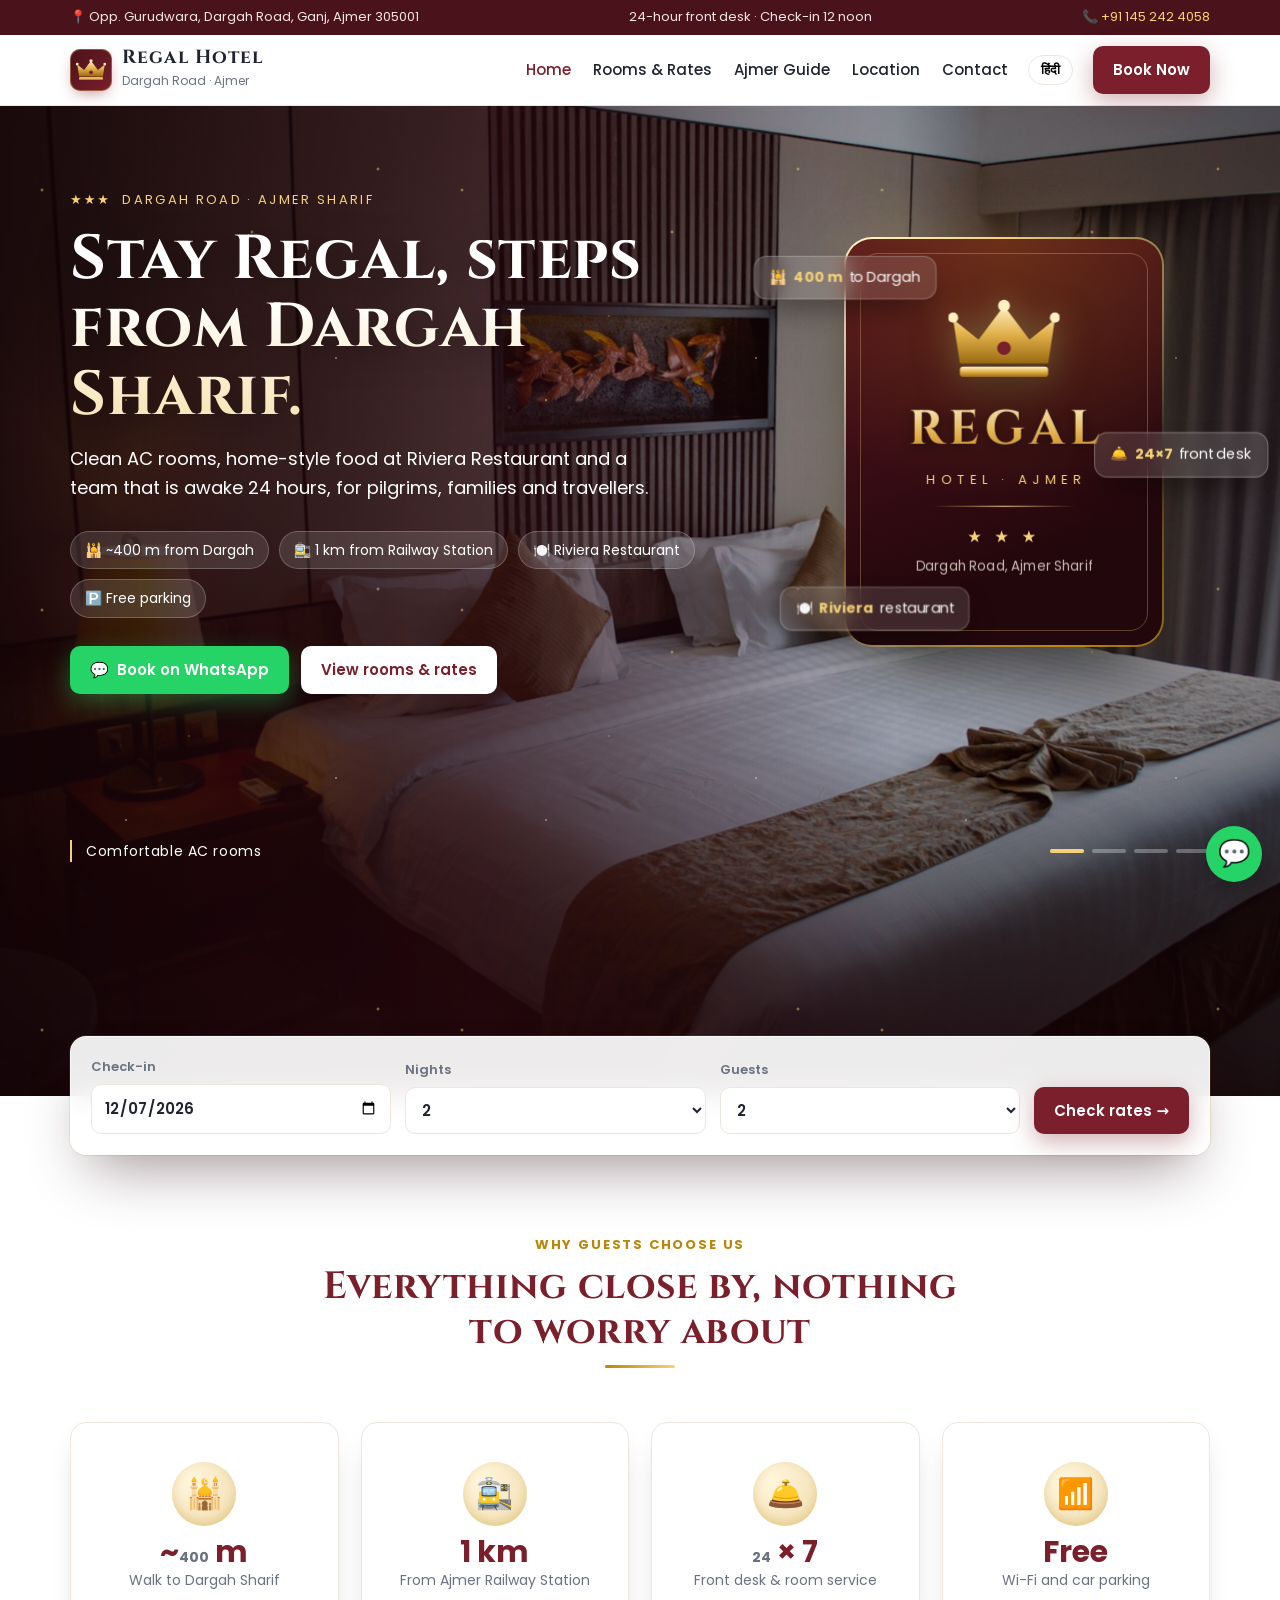
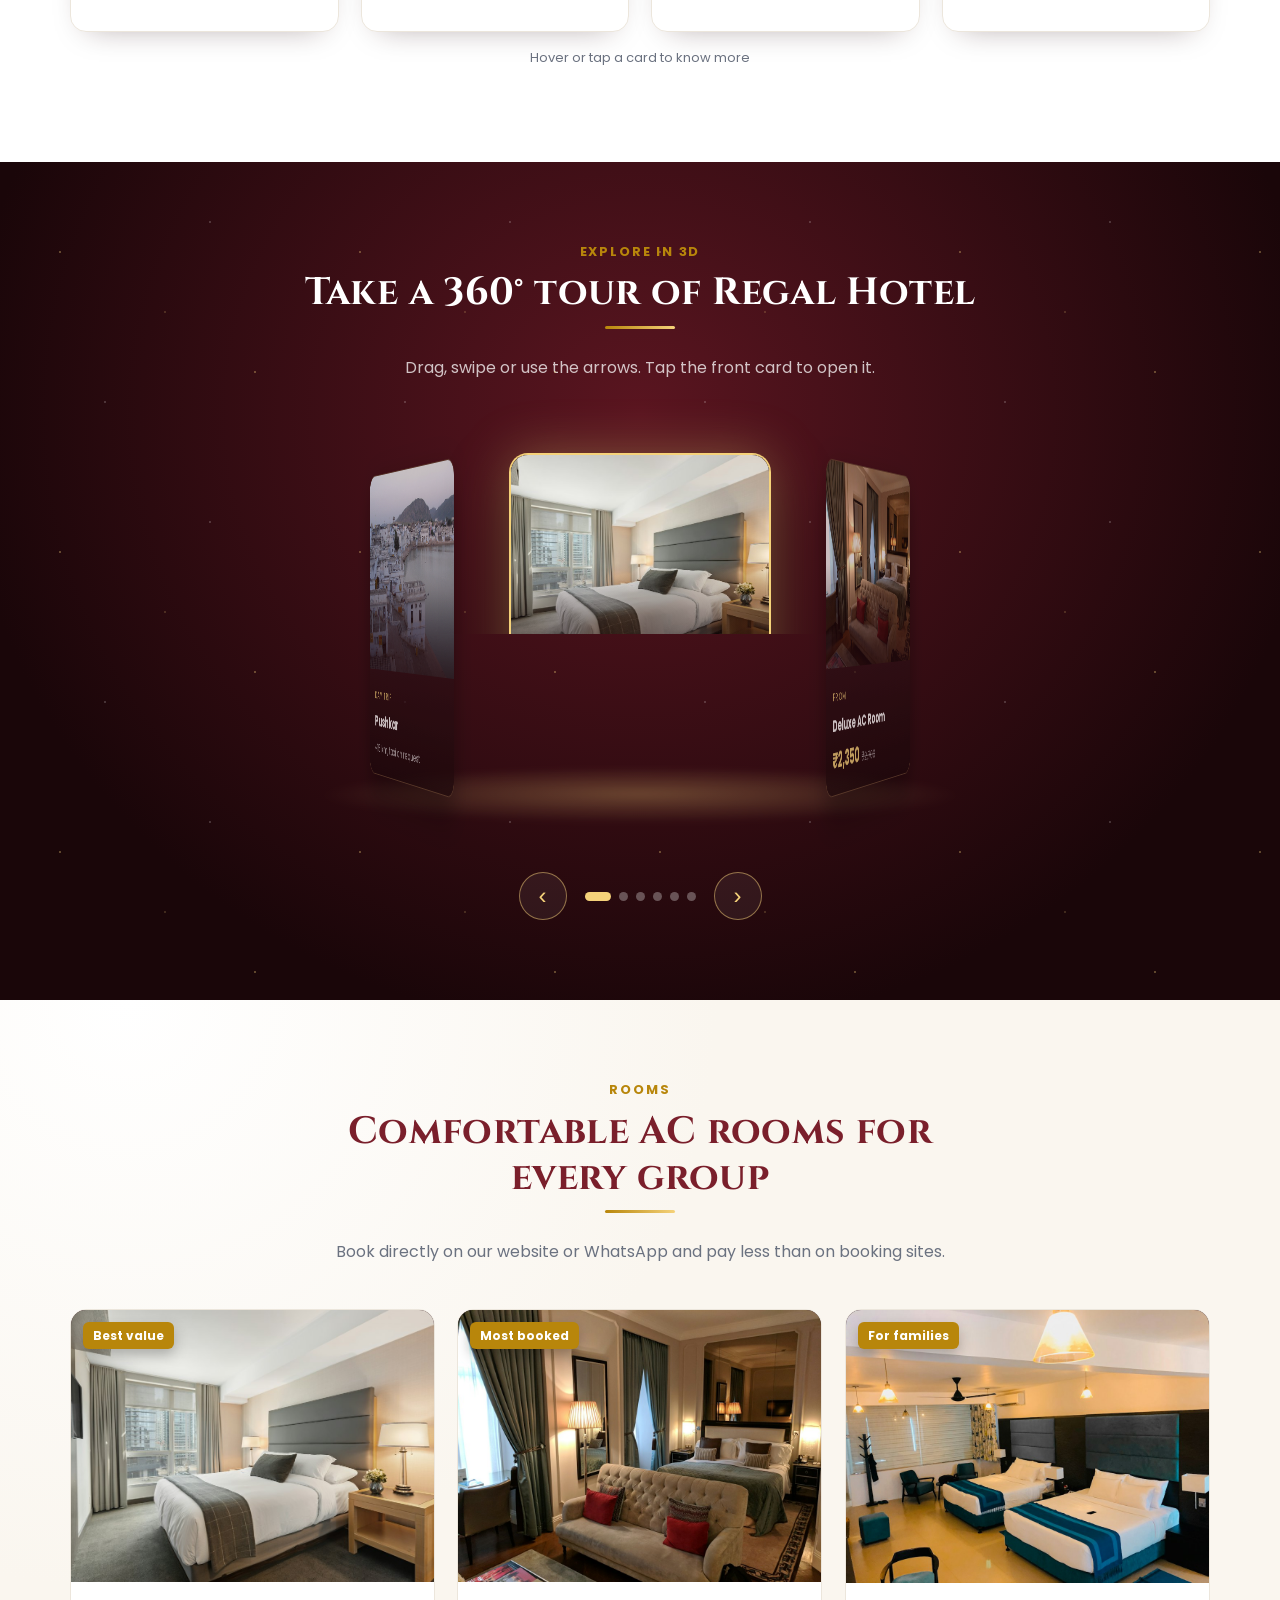
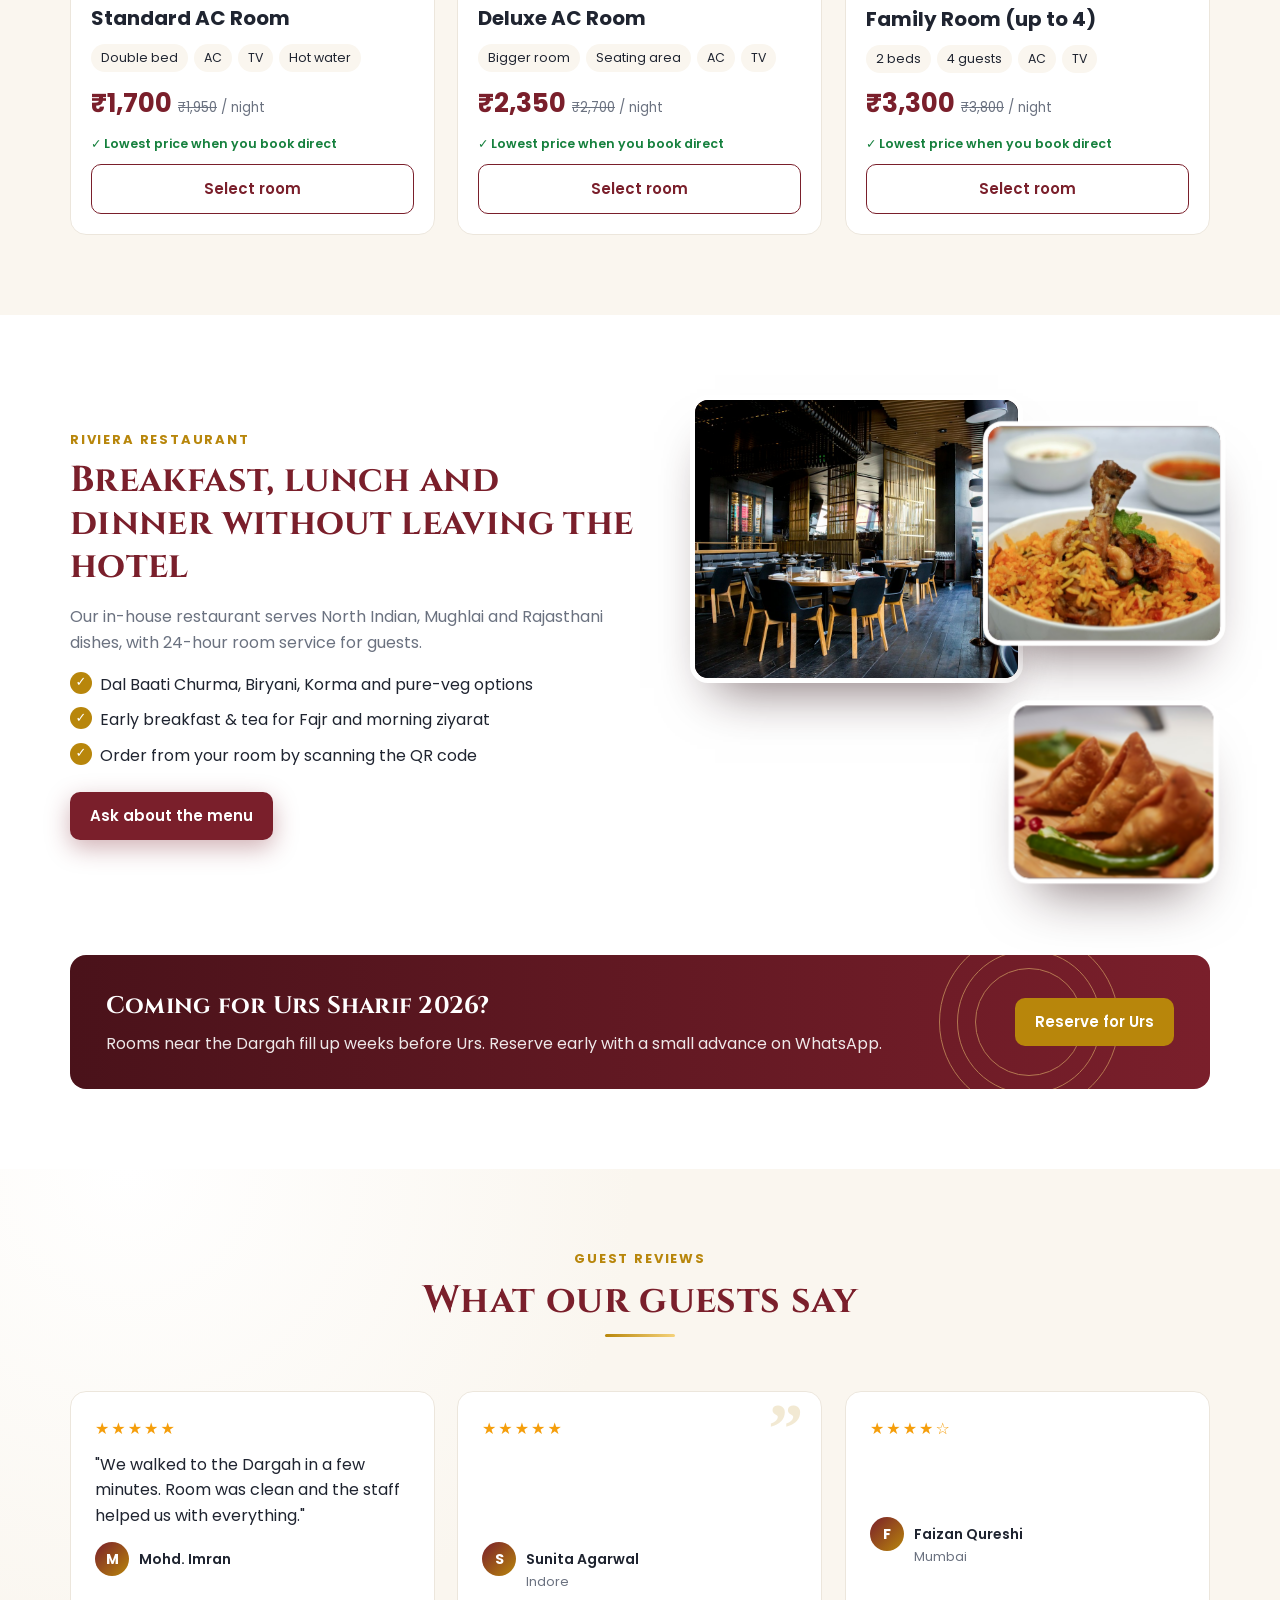
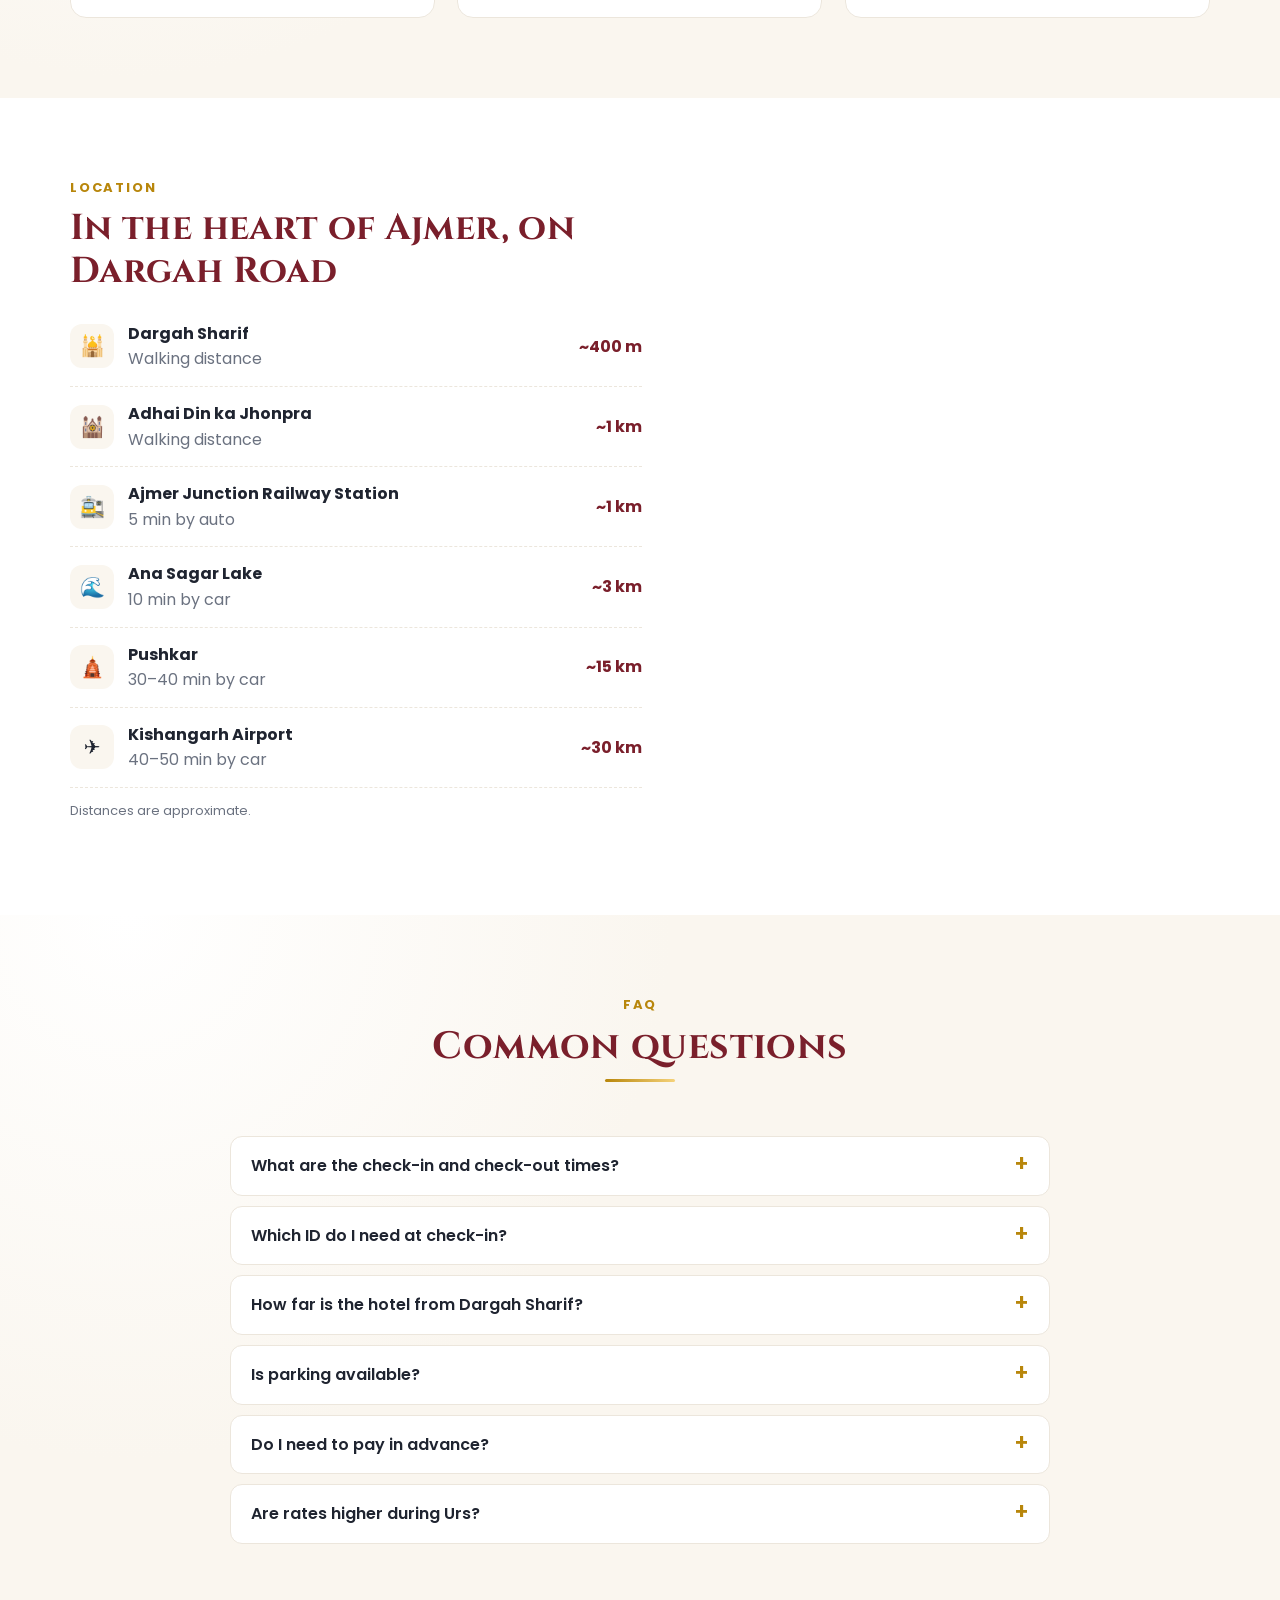
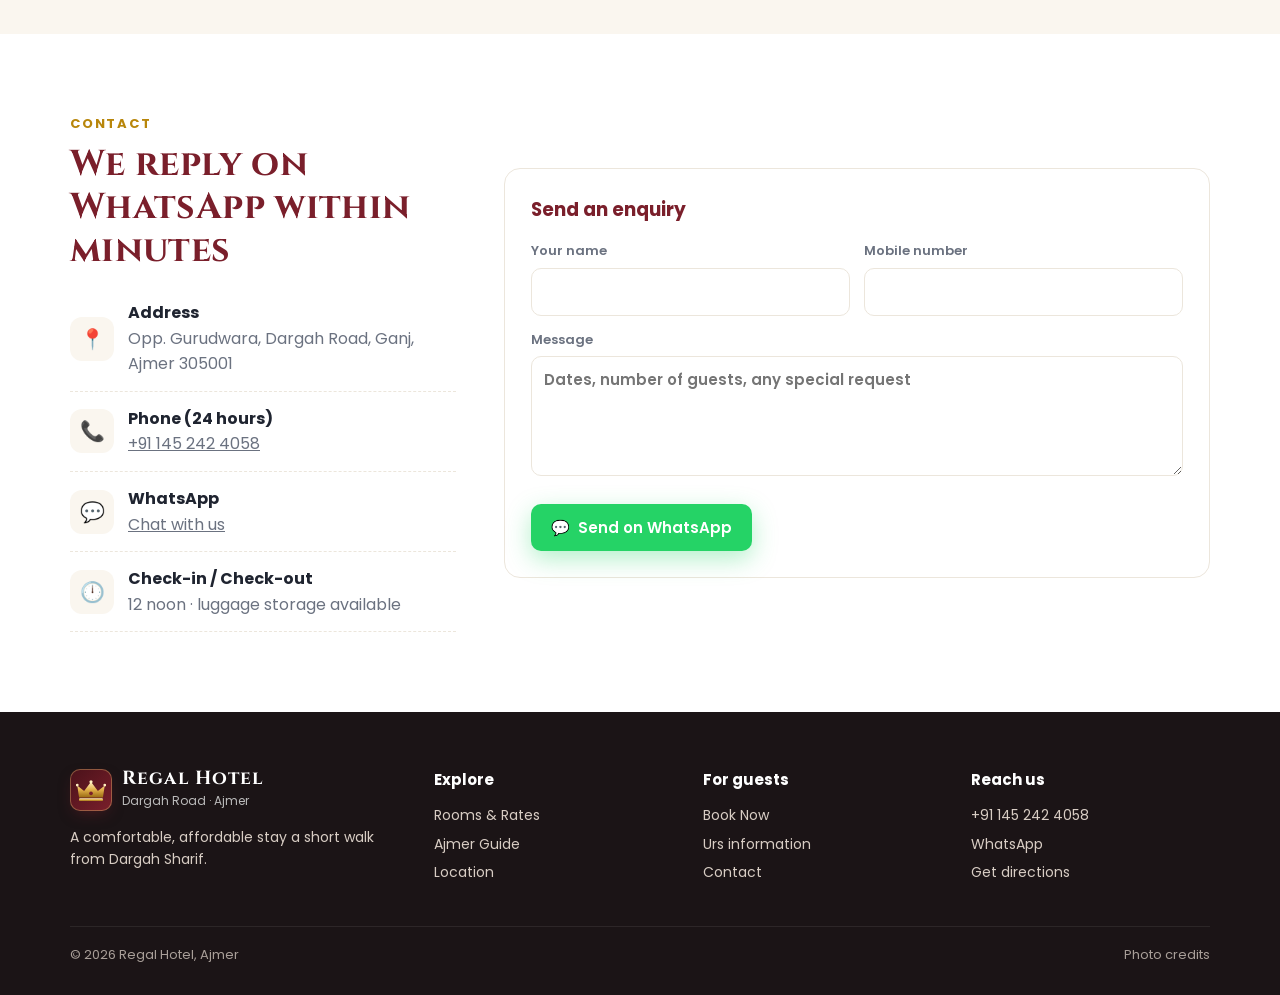
==== commit 2208b735: "Fix oversized crown on stale cache: fixed SVG size and versioned CSS/JS" ====
--- a/website/index.html
+++ b/website/index.html
@@ -11,8 +11,8 @@
 <link rel="preconnect" href="https://fonts.googleapis.com" />
 <link rel="preconnect" href="https://fonts.gstatic.com" crossorigin />
 <link href="https://fonts.googleapis.com/css2?family=Cinzel:wght@600;700&family=Poppins:wght@400;500;600;700&display=swap" rel="stylesheet" />
-<link rel="stylesheet" href="assets/site.css" />
-<link rel="stylesheet" href="assets/fx.css" />
+<link rel="stylesheet" href="assets/site.css?v=3" />
+<link rel="stylesheet" href="assets/fx.css?v=3" />
 <script type="application/ld+json">
 {
   "@context": "https://schema.org",
@@ -55,7 +55,7 @@
 
 <header class="nav">
   <div class="container">
-    <a class="logo" href="index.html"><span class="mark crown"><svg viewBox="0 0 64 48" aria-hidden="true"><defs><linearGradient id="gcr" x1="0" y1="0" x2="0" y2="1"><stop offset="0" stop-color="#fff1c1"/><stop offset=".5" stop-color="#e2b04a"/><stop offset="1" stop-color="#9a6b12"/></linearGradient></defs><path fill="url(#gcr)" d="M6 38 2 12l15 12L32 4l15 20 15-12-4 26z"/><rect x="6" y="40" width="52" height="6" rx="2" fill="url(#gcr)"/><circle cx="2" cy="11" r="3" fill="#fff1c1"/><circle cx="32" cy="4" r="3.5" fill="#fff1c1"/><circle cx="62" cy="11" r="3" fill="#fff1c1"/><circle cx="32" cy="29" r="4" fill="#7a1f2b"/></svg></span><span><b>Regal Hotel</b><small data-i18n="logo.sub">Dargah Road · Ajmer</small></span></a>
+    <a class="logo" href="index.html"><span class="mark crown"><svg viewBox="0 0 64 48" width="30" height="22" aria-hidden="true"><defs><linearGradient id="gcr" x1="0" y1="0" x2="0" y2="1"><stop offset="0" stop-color="#fff1c1"/><stop offset=".5" stop-color="#e2b04a"/><stop offset="1" stop-color="#9a6b12"/></linearGradient></defs><path fill="url(#gcr)" d="M6 38 2 12l15 12L32 4l15 20 15-12-4 26z"/><rect x="6" y="40" width="52" height="6" rx="2" fill="url(#gcr)"/><circle cx="2" cy="11" r="3" fill="#fff1c1"/><circle cx="32" cy="4" r="3.5" fill="#fff1c1"/><circle cx="62" cy="11" r="3" fill="#fff1c1"/><circle cx="32" cy="29" r="4" fill="#7a1f2b"/></svg></span><span><b>Regal Hotel</b><small data-i18n="logo.sub">Dargah Road · Ajmer</small></span></a>
     <nav class="menu" id="menu">
       <a href="index.html" class="active" data-i18n="nav.home">Home</a>
       <a href="rooms.html" data-i18n="nav.rooms">Rooms & Rates</a>
@@ -99,7 +99,7 @@
       <div class="crest" id="crest">
         <div class="crest-ring"></div>
         <div class="crest-face">
-          <div class="crest-crown"><svg viewBox="0 0 64 48" aria-hidden="true"><defs><linearGradient id="gcr" x1="0" y1="0" x2="0" y2="1"><stop offset="0" stop-color="#fff1c1"/><stop offset=".5" stop-color="#e2b04a"/><stop offset="1" stop-color="#9a6b12"/></linearGradient></defs><path fill="url(#gcr)" d="M6 38 2 12l15 12L32 4l15 20 15-12-4 26z"/><rect x="6" y="40" width="52" height="6" rx="2" fill="url(#gcr)"/><circle cx="2" cy="11" r="3" fill="#fff1c1"/><circle cx="32" cy="4" r="3.5" fill="#fff1c1"/><circle cx="62" cy="11" r="3" fill="#fff1c1"/><circle cx="32" cy="29" r="4" fill="#7a1f2b"/></svg></div>
+          <div class="crest-crown"><svg viewBox="0 0 64 48" width="30" height="22" aria-hidden="true"><defs><linearGradient id="gcr" x1="0" y1="0" x2="0" y2="1"><stop offset="0" stop-color="#fff1c1"/><stop offset=".5" stop-color="#e2b04a"/><stop offset="1" stop-color="#9a6b12"/></linearGradient></defs><path fill="url(#gcr)" d="M6 38 2 12l15 12L32 4l15 20 15-12-4 26z"/><rect x="6" y="40" width="52" height="6" rx="2" fill="url(#gcr)"/><circle cx="2" cy="11" r="3" fill="#fff1c1"/><circle cx="32" cy="4" r="3.5" fill="#fff1c1"/><circle cx="62" cy="11" r="3" fill="#fff1c1"/><circle cx="32" cy="29" r="4" fill="#7a1f2b"/></svg></div>
           <div class="crest-name">REGAL</div>
           <div class="crest-sub">HOTEL · AJMER</div>
           <div class="crest-line"></div>
@@ -331,7 +331,7 @@
   <div class="container">
     <div class="cols">
       <div>
-        <a class="logo" href="index.html" style="color:#fff"><span class="mark crown"><svg viewBox="0 0 64 48" aria-hidden="true"><defs><linearGradient id="gcr" x1="0" y1="0" x2="0" y2="1"><stop offset="0" stop-color="#fff1c1"/><stop offset=".5" stop-color="#e2b04a"/><stop offset="1" stop-color="#9a6b12"/></linearGradient></defs><path fill="url(#gcr)" d="M6 38 2 12l15 12L32 4l15 20 15-12-4 26z"/><rect x="6" y="40" width="52" height="6" rx="2" fill="url(#gcr)"/><circle cx="2" cy="11" r="3" fill="#fff1c1"/><circle cx="32" cy="4" r="3.5" fill="#fff1c1"/><circle cx="62" cy="11" r="3" fill="#fff1c1"/><circle cx="32" cy="29" r="4" fill="#7a1f2b"/></svg></span><span><b>Regal Hotel</b><small style="color:#bbb" data-i18n="logo.sub">Dargah Road · Ajmer</small></span></a>
+        <a class="logo" href="index.html" style="color:#fff"><span class="mark crown"><svg viewBox="0 0 64 48" width="30" height="22" aria-hidden="true"><defs><linearGradient id="gcr" x1="0" y1="0" x2="0" y2="1"><stop offset="0" stop-color="#fff1c1"/><stop offset=".5" stop-color="#e2b04a"/><stop offset="1" stop-color="#9a6b12"/></linearGradient></defs><path fill="url(#gcr)" d="M6 38 2 12l15 12L32 4l15 20 15-12-4 26z"/><rect x="6" y="40" width="52" height="6" rx="2" fill="url(#gcr)"/><circle cx="2" cy="11" r="3" fill="#fff1c1"/><circle cx="32" cy="4" r="3.5" fill="#fff1c1"/><circle cx="62" cy="11" r="3" fill="#fff1c1"/><circle cx="32" cy="29" r="4" fill="#7a1f2b"/></svg></span><span><b>Regal Hotel</b><small style="color:#bbb" data-i18n="logo.sub">Dargah Road · Ajmer</small></span></a>
         <p style="margin-top:14px" data-i18n="ft.about">A comfortable, affordable stay a short walk from Dargah Sharif.</p>
       </div>
       <div><h4 data-i18n="ft.explore">Explore</h4><a href="rooms.html" data-i18n="nav.rooms">Rooms & Rates</a><a href="ajmer-guide.html" data-i18n="nav.guide">Ajmer Guide</a><a href="#location" data-i18n="nav.location">Location</a></div>
@@ -344,8 +344,8 @@
 
 <div class="float"><a class="w" href="#" data-wa="msg.hello" aria-label="WhatsApp">💬</a><a class="c" href="#" data-call aria-label="Call">📞</a></div>
 
-<script src="assets/config.js"></script>
-<script src="assets/site.js"></script>
-<script src="assets/fx.js"></script>
+<script src="assets/config.js?v=3"></script>
+<script src="assets/site.js?v=3"></script>
+<script src="assets/fx.js?v=3"></script>
 </body>
 </html>
--- a/website/assets/fx.css
+++ b/website/assets/fx.css
@@ -163,6 +163,7 @@
 .crest-face { position: absolute; inset: 2px; border-radius: 26px; transform-style: preserve-3d; display: flex; flex-direction: column; align-items: center; justify-content: center; text-align: center; color: #f3e9e0;
   background: radial-gradient(circle at 50% 0%, rgba(184,134,11,.25), transparent 60%), linear-gradient(160deg, #5a1520, #22070c 75%); }
 .crest-face::after { content: ""; position: absolute; inset: 14px; border-radius: 18px; border: 1px solid rgba(245,210,122,.3); pointer-events: none; }
+.crest-crown svg { width: 100%; height: auto; display: block; }
 .crest-crown { width: 104px; transform: translateZ(70px); filter: drop-shadow(0 10px 18px rgba(0,0,0,.5)) drop-shadow(0 0 14px rgba(245,210,122,.45)); animation: glowc 3s ease-in-out infinite; }
 @keyframes glowc { 50% { filter: drop-shadow(0 10px 18px rgba(0,0,0,.5)) drop-shadow(0 0 26px rgba(245,210,122,.8)); } }
 .crest-name { font-size: 46px; font-weight: 700; letter-spacing: .12em; margin: 10px 0 0 .12em; transform: translateZ(50px); background: linear-gradient(180deg, #fff6d8 10%, #e2b04a 55%, #9a6b12); -webkit-background-clip: text; background-clip: text; color: transparent; filter: drop-shadow(0 4px 6px rgba(0,0,0,.45)); }
